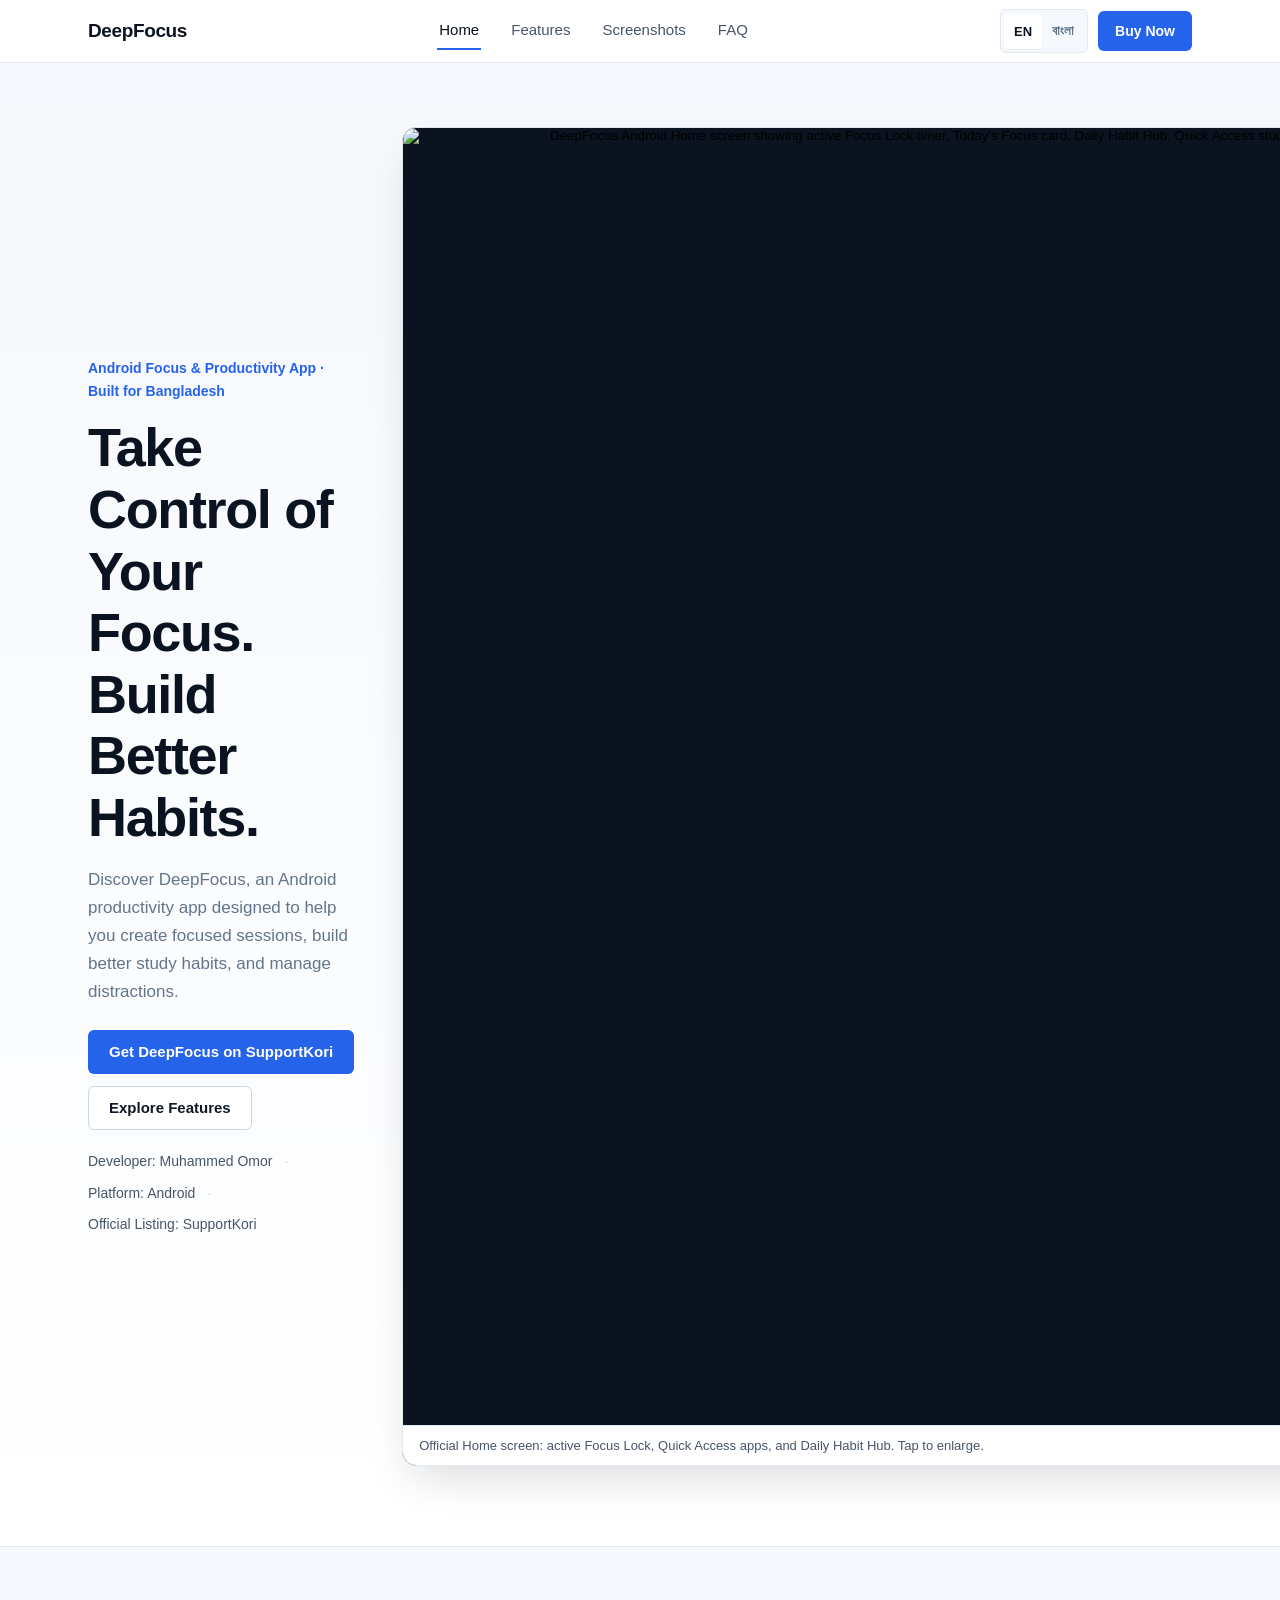
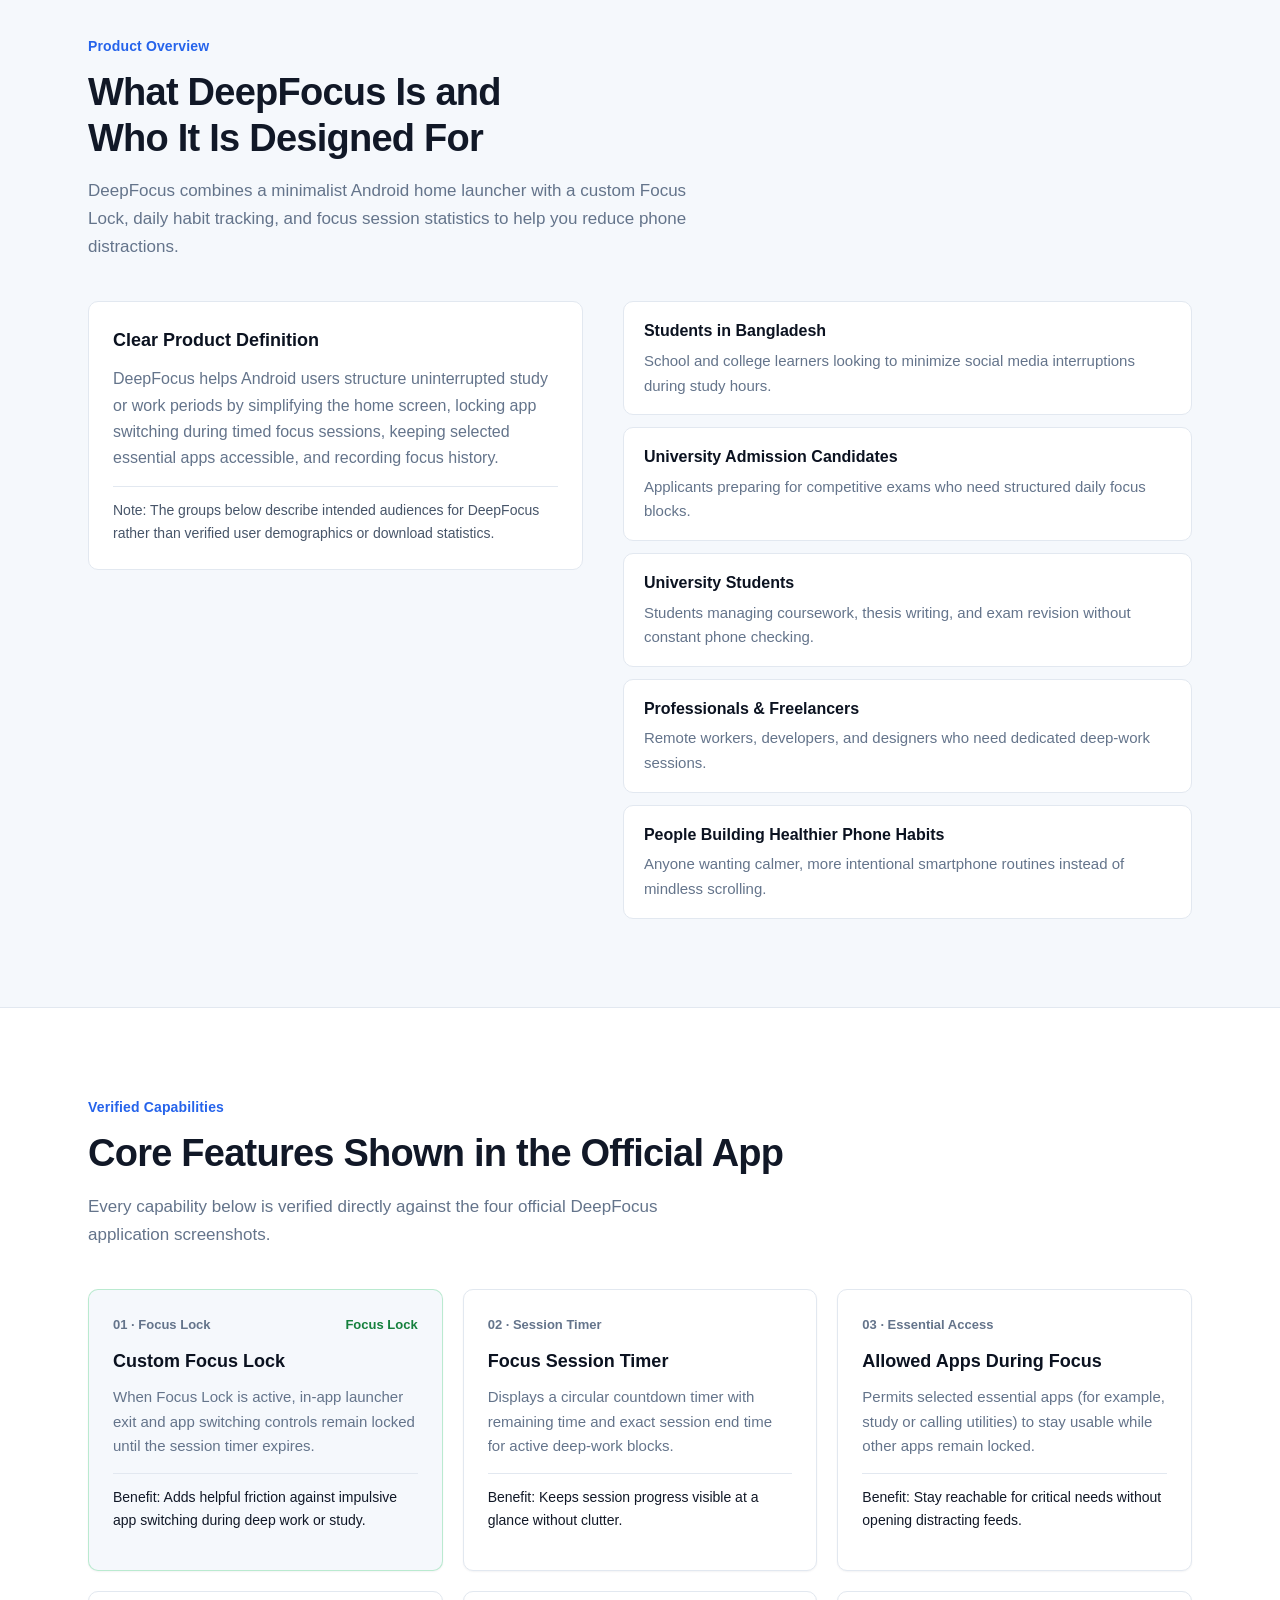
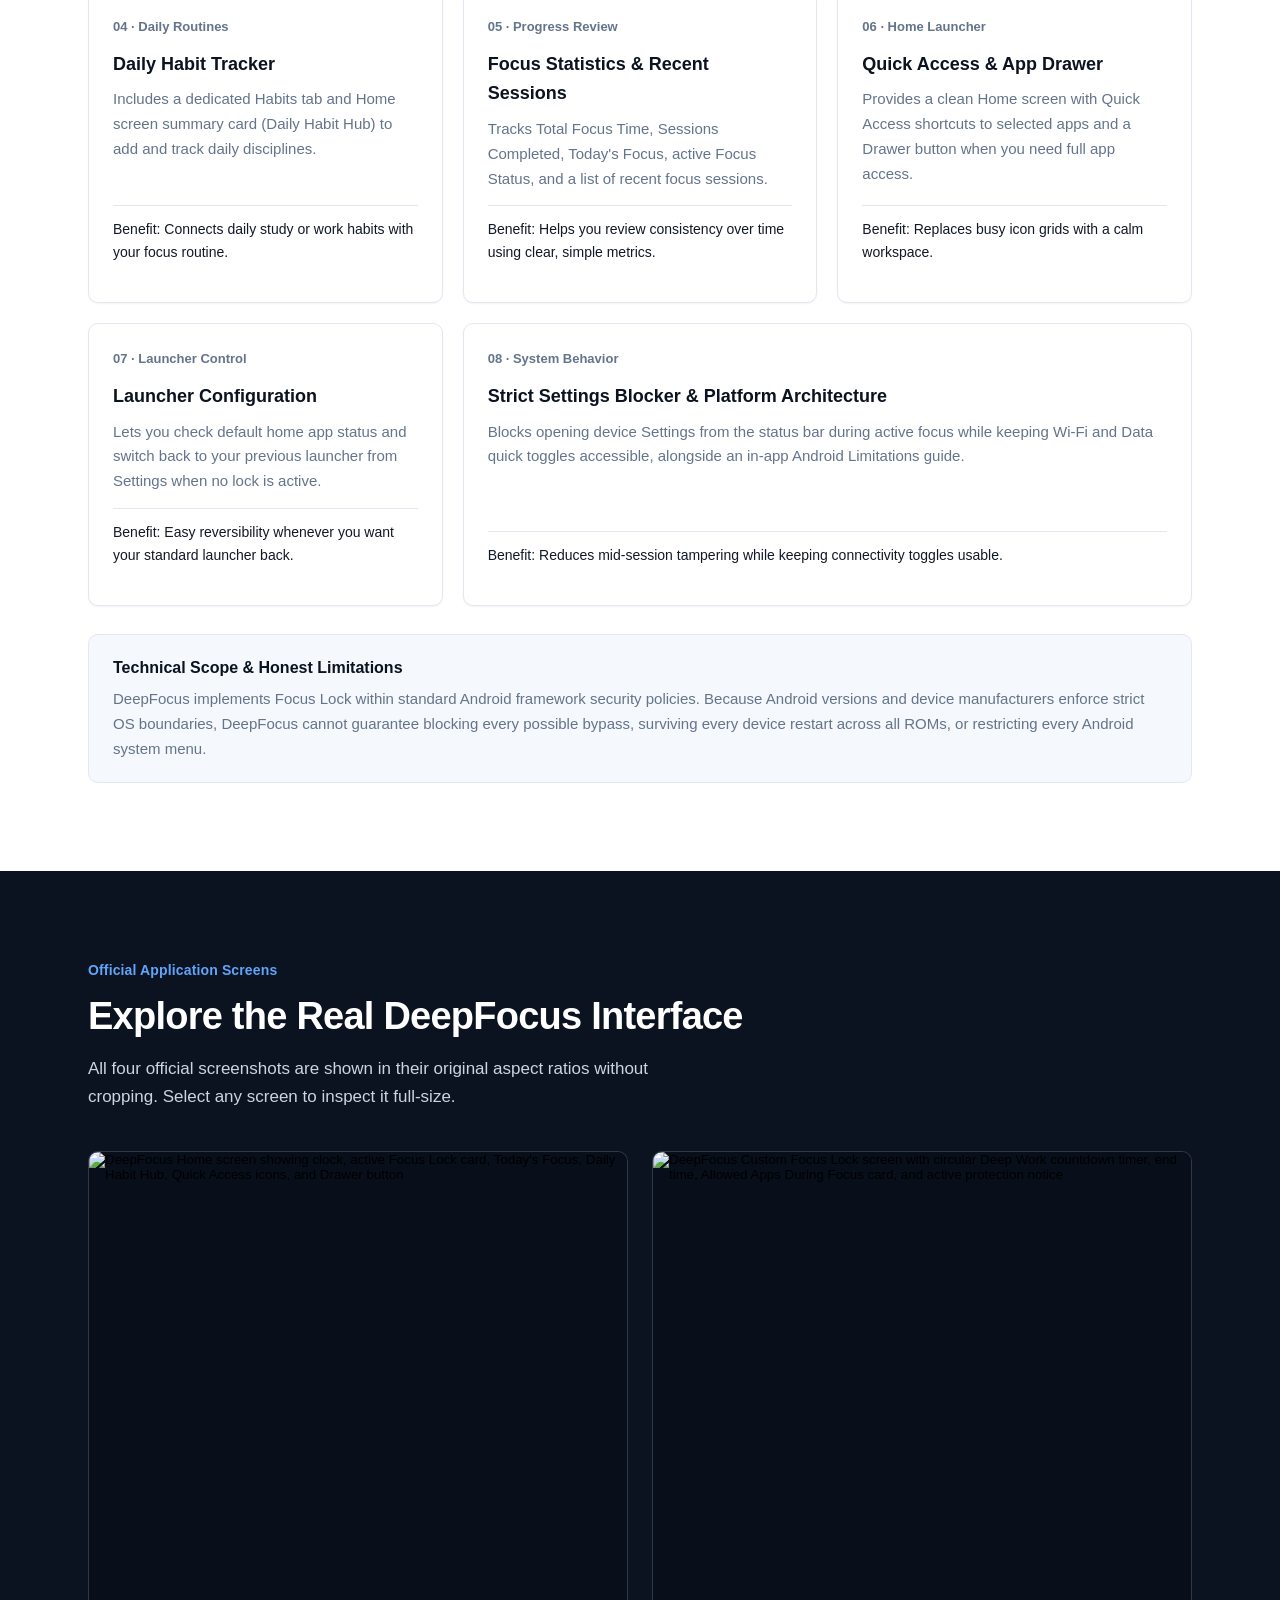
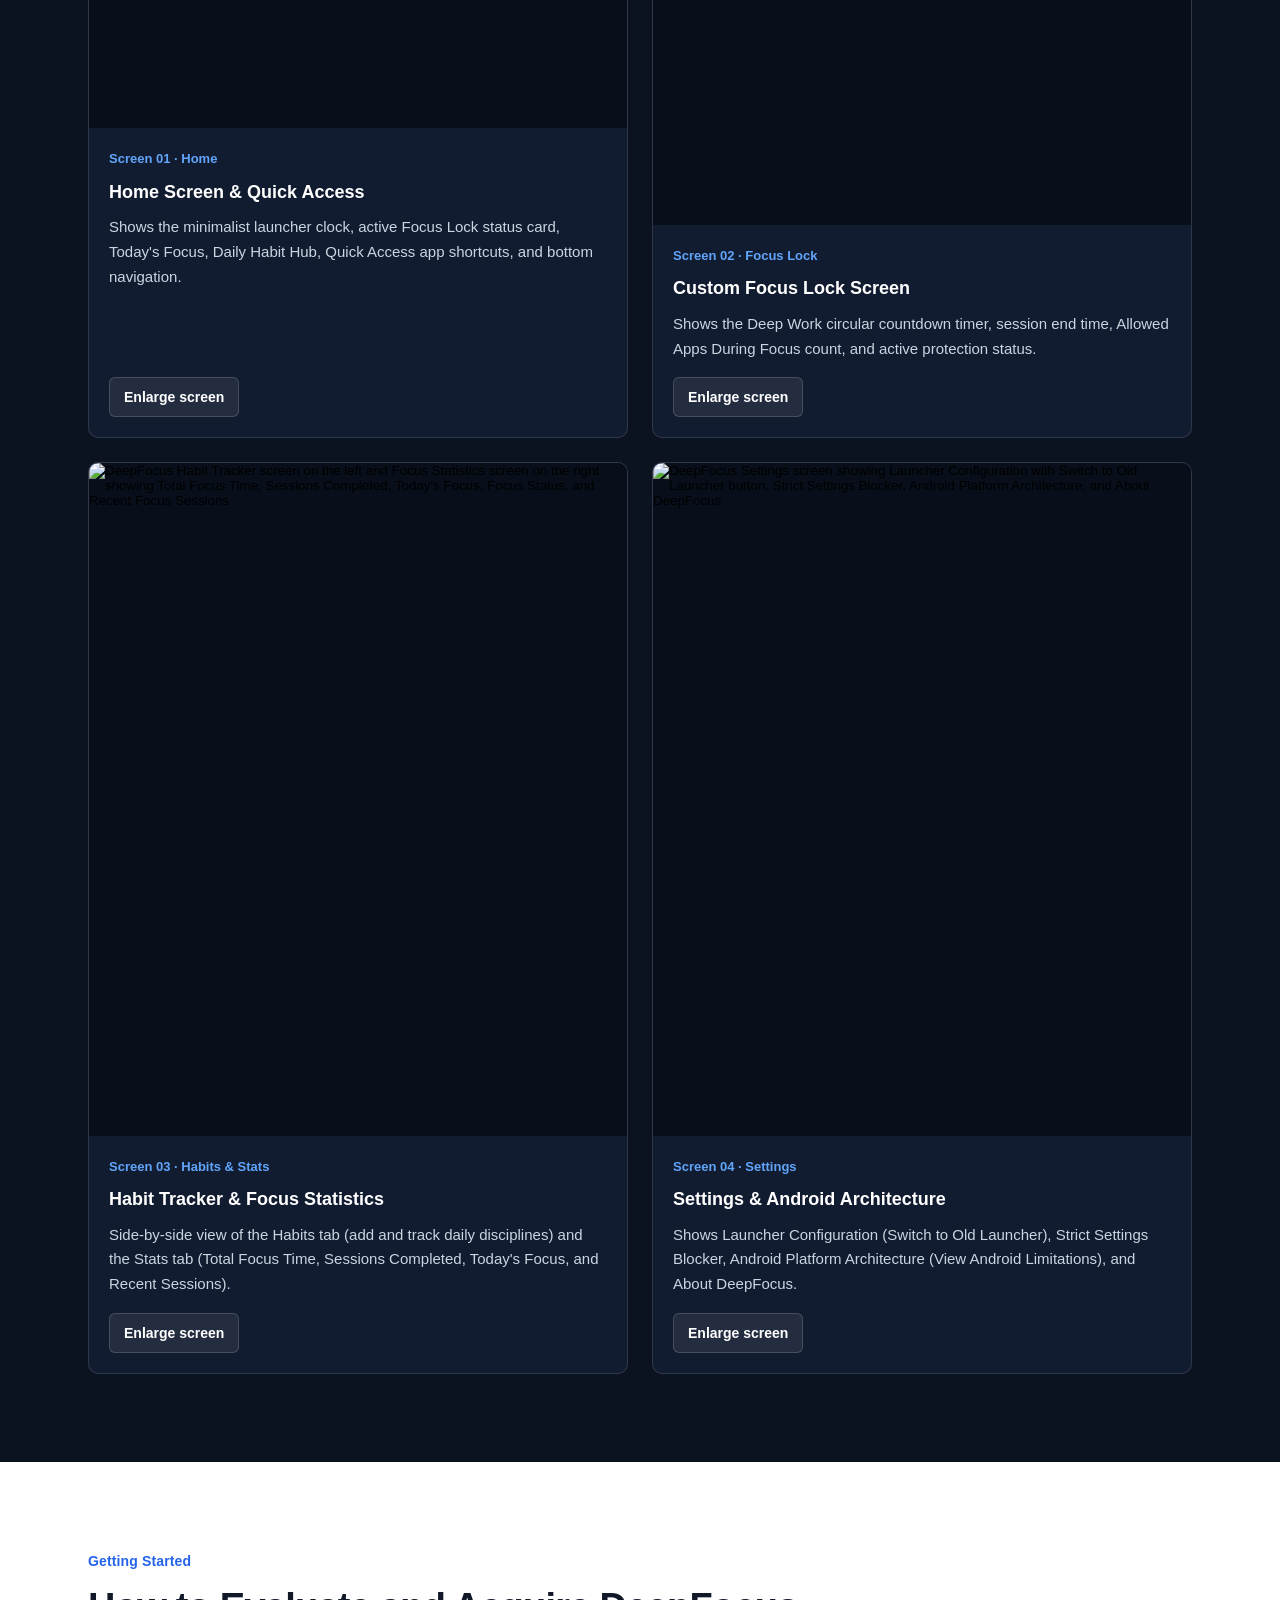
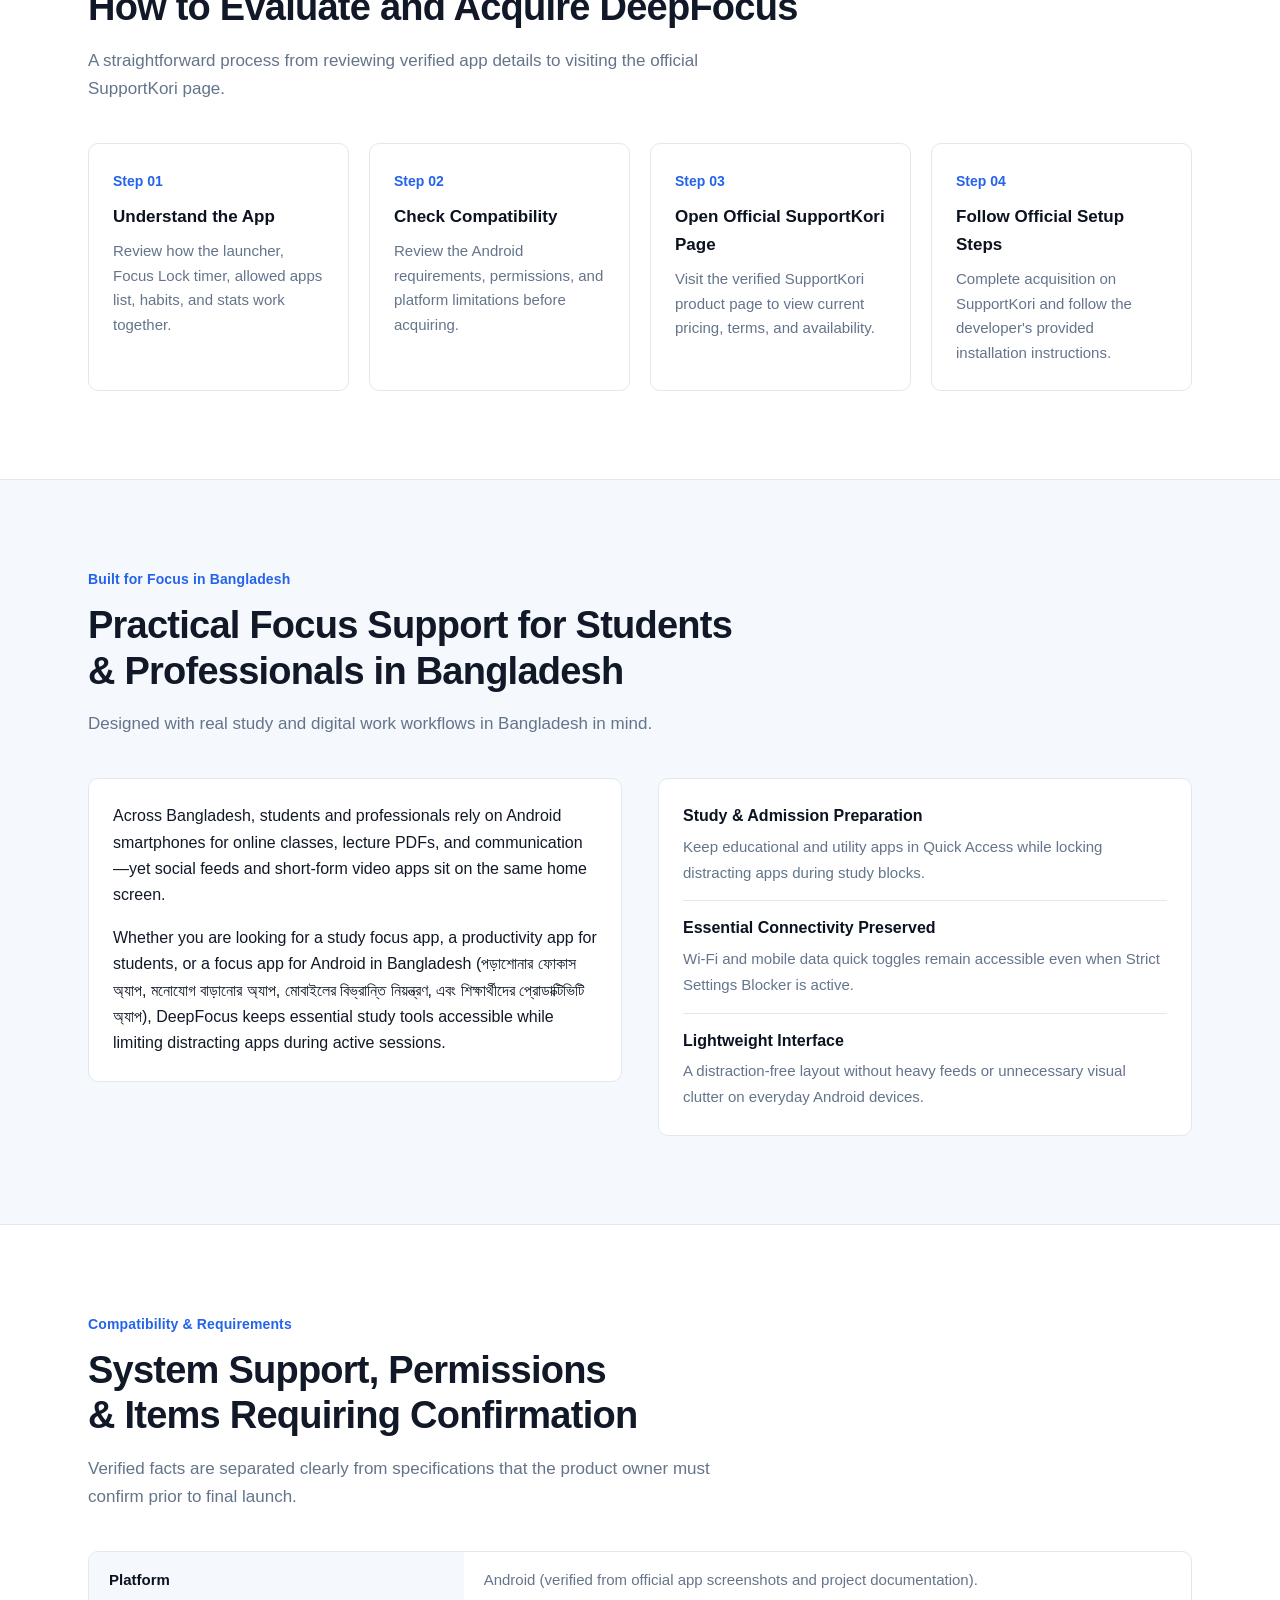
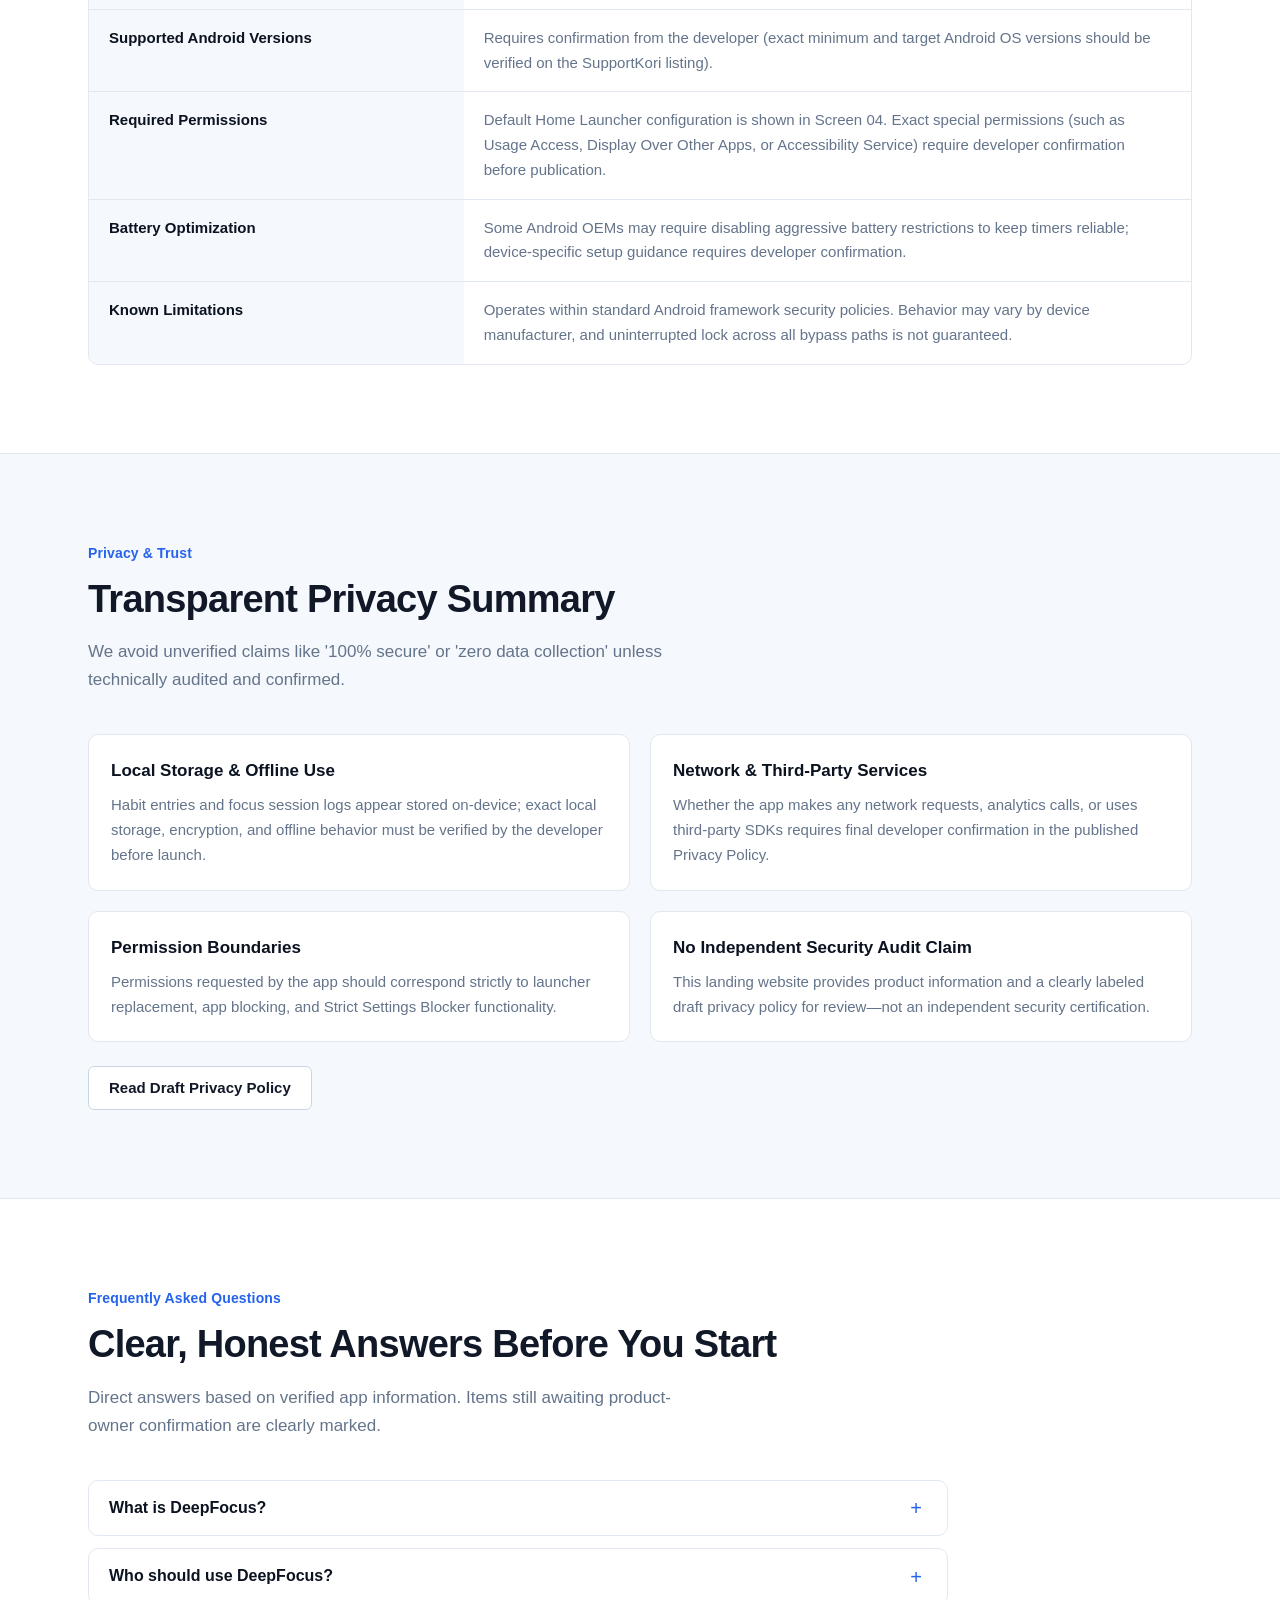
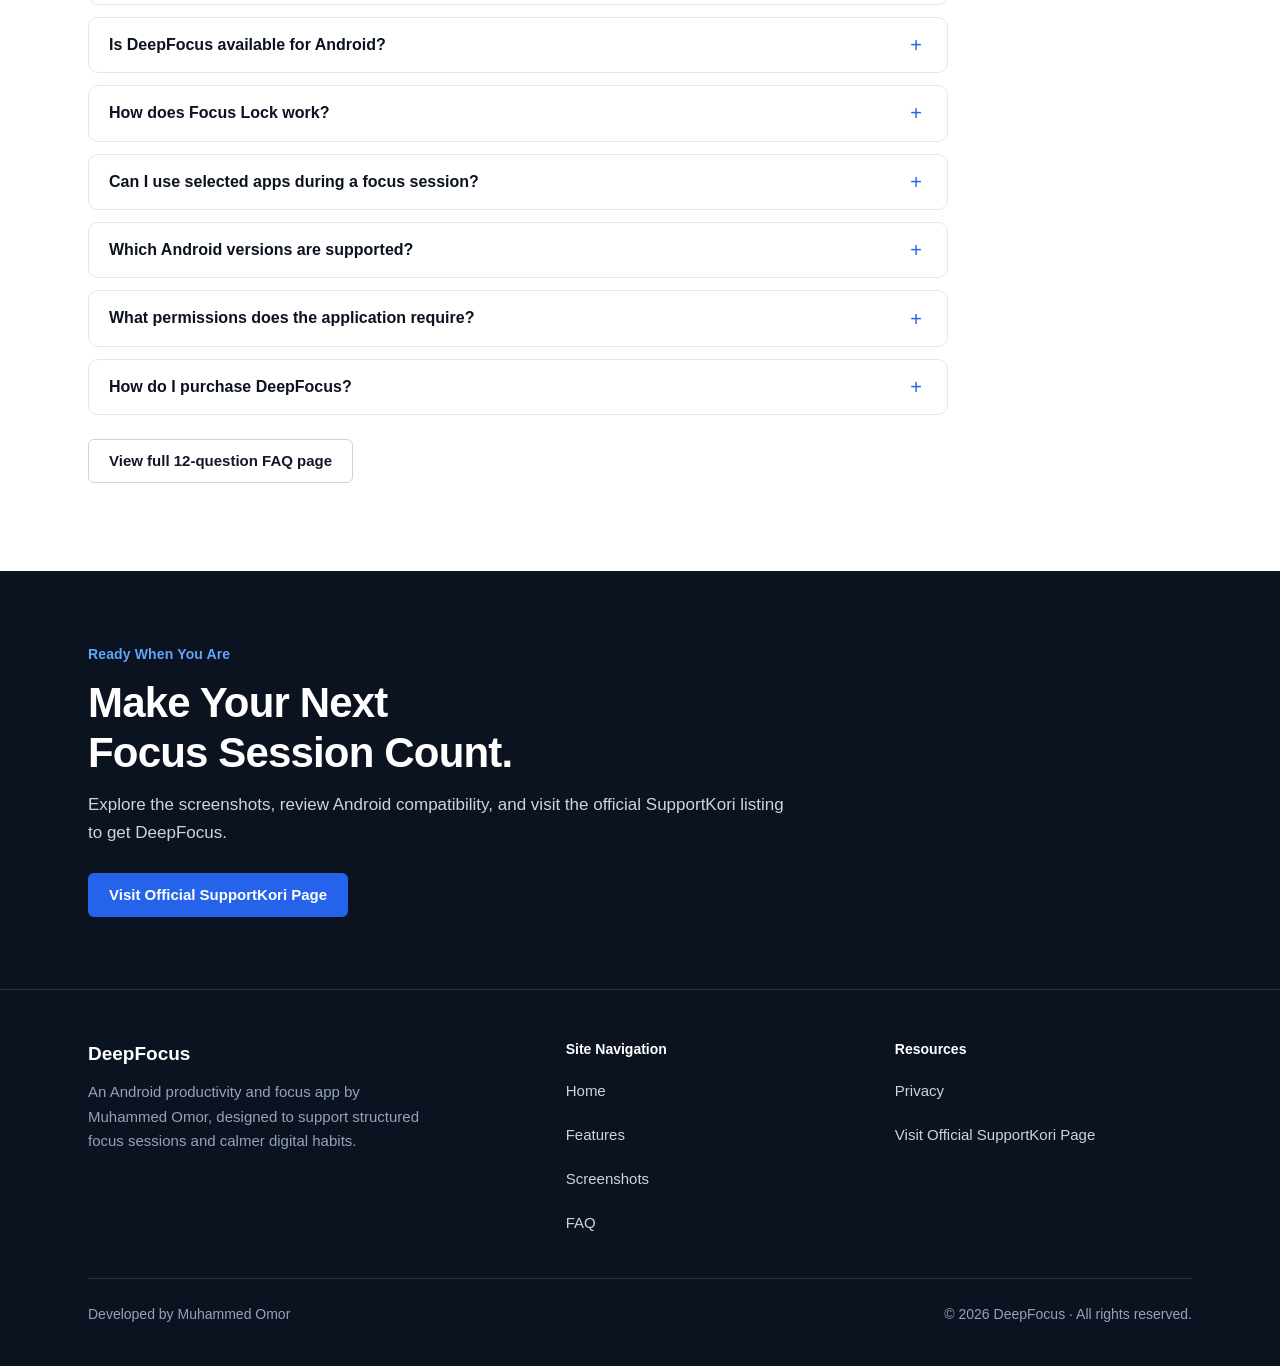
==== deepfocus-landing/index.html @ 7eab88c1 "feat: initialize project skeleton for DeepFocus landing page Set up React, Vite, TypeScript, and Tai" ====
<!doctype html>
<html lang="en">
  <head>
    <meta charset="UTF-8" />
    <meta name="viewport" content="width=device-width, initial-scale=1.0" />
    <title>DeepFocus – Focus &amp; Study Productivity App in Bangladesh</title>
    <meta
      name="description"
      content="Discover DeepFocus, an Android focus and productivity app by Muhammed Omor for study sessions, habit tracking, and distraction management in Bangladesh."
    />
    <meta name="author" content="Muhammed Omor" />
    <meta name="theme-color" content="#0B1220" />

    <!--
      POST-DEPLOYMENT CONFIGURATION (Recommended):
      Once your site is live on GitHub Pages or Vercel, replace https://YOUR-PRODUCTION-DOMAIN/
      below with your real HTTPS URL and remove the comment markers.
      <link rel="canonical" href="https://YOUR-PRODUCTION-DOMAIN/" />
      <meta property="og:url" content="https://YOUR-PRODUCTION-DOMAIN/" />
    -->

    <!-- Open Graph / Social Sharing -->
    <meta property="og:type" content="website" />
    <meta property="og:site_name" content="DeepFocus" />
    <meta property="og:locale" content="en_BD" />
    <meta property="og:locale:alternate" content="bn_BD" />
    <meta property="og:title" content="DeepFocus – Focus &amp; Study Productivity App in Bangladesh" />
    <meta
      property="og:description"
      content="Discover DeepFocus, an Android focus and productivity app by Muhammed Omor for study sessions, habit tracking, and distraction management in Bangladesh."
    />
    <meta property="og:image" content="https://pockethostbd.github.io/drive-one/picture/mockup-1.png" />
    <meta
      property="og:image:alt"
      content="DeepFocus Android Home screen showing active Focus Lock, Today's Focus, Daily Habit Hub, and Quick Access apps"
    />

    <!-- Twitter / X Card -->
    <meta name="twitter:card" content="summary_large_image" />
    <meta name="twitter:title" content="DeepFocus – Focus &amp; Study Productivity App in Bangladesh" />
    <meta
      name="twitter:description"
      content="Discover DeepFocus, an Android focus and productivity app by Muhammed Omor for study sessions, habit tracking, and distraction management in Bangladesh."
    />
    <meta name="twitter:image" content="https://pockethostbd.github.io/drive-one/picture/mockup-1.png" />

    <link rel="stylesheet" href="assets/css/style.css" />

    <!-- Schema.org Structured Data (Verified Facts Only) -->
    <script type="application/ld+json">
      {
        "@context": "https://schema.org",
        "@graph": [
          {
            "@type": "WebSite",
            "name": "DeepFocus",
            "inLanguage": ["en", "bn"],
            "description": "Official product website for DeepFocus, an Android focus and productivity application by Muhammed Omor for users in Bangladesh."
          },
          {
            "@type": "Person",
            "name": "Muhammed Omor"
          },
          {
            "@type": "SoftwareApplication",
            "name": "DeepFocus",
            "applicationCategory": "ProductivityApplication",
            "operatingSystem": "Android",
            "description": "An Android productivity and focus application combining a minimalist home launcher, Custom Focus Lock timer, Allowed Apps whitelist, Daily Habit Tracker, and Focus Statistics.",
            "author": {
              "@type": "Person",
              "name": "Muhammed Omor"
            },
            "screenshot": [
              "https://pockethostbd.github.io/drive-one/picture/mockup-1.png",
              "https://pockethostbd.github.io/drive-one/picture/mockup-2.png",
              "https://pockethostbd.github.io/drive-one/picture/mockup-3.png",
              "https://pockethostbd.github.io/drive-one/picture/mockup-4.png"
            ],
            "sameAs": [
              "https://www.supportkori.com/muhammedomor/extras/deepfocus-app-ts3g"
            ]
          }
        ]
      }
    </script>
  </head>
  <body>
    <a class="skip-link" href="#main-content" data-i18n="skip.content">Skip to main content</a>

    <!-- Header & Navigation -->
    <header class="site-header">
      <div class="container header-inner">
        <a href="index.html" class="brand-wordmark">DeepFocus</a>

        <nav class="desktop-nav" aria-label="Primary navigation">
          <a href="#top" class="nav-link" aria-current="page" data-i18n="nav.home">Home</a>
          <a href="#features" class="nav-link" data-i18n="nav.features">Features</a>
          <a href="#screenshots" class="nav-link" data-i18n="nav.screenshots">Screenshots</a>
          <a href="#faq" class="nav-link" data-i18n="nav.faq">FAQ</a>
        </nav>

        <div class="header-actions">
          <div class="lang-switch" role="group" aria-label="Language switcher">
            <button type="button" class="lang-btn" data-lang-switch="en" aria-pressed="true">EN</button>
            <button type="button" class="lang-btn" data-lang-switch="bn" aria-pressed="false">বাংলা</button>
          </div>

          <a
            href="https://www.supportkori.com/muhammedomor/extras/deepfocus-app-ts3g"
            target="_blank"
            rel="noopener noreferrer"
            class="btn btn-primary btn-sm header-cta"
            data-i18n="nav.buy"
          >Buy Now</a>

          <button
            type="button"
            id="menu-toggle"
            class="menu-toggle"
            aria-expanded="false"
            aria-controls="mobile-menu"
            aria-label="Open navigation menu"
          >
            <svg width="22" height="22" viewBox="0 0 24 24" fill="none" stroke="currentColor" stroke-width="2" stroke-linecap="round" aria-hidden="true">
              <line x1="3" y1="6" x2="21" y2="6"></line>
              <line x1="3" y1="12" x2="21" y2="12"></line>
              <line x1="3" y1="18" x2="21" y2="18"></line>
            </svg>
          </button>
        </div>
      </div>

      <div id="mobile-menu" class="mobile-menu" hidden>
        <ul class="mobile-nav-list">
          <li><a href="#top" class="mobile-nav-link" aria-current="page" data-i18n="nav.home">Home</a></li>
          <li><a href="features.html" class="mobile-nav-link" data-i18n="nav.features">Features</a></li>
          <li><a href="#screenshots" class="mobile-nav-link" data-i18n="nav.screenshots">Screenshots</a></li>
          <li><a href="faq.html" class="mobile-nav-link" data-i18n="nav.faq">FAQ</a></li>
          <li><a href="privacy.html" class="mobile-nav-link" data-i18n="nav.privacy">Privacy</a></li>
        </ul>
        <a
          href="https://www.supportkori.com/muhammedomor/extras/deepfocus-app-ts3g"
          target="_blank"
          rel="noopener noreferrer"
          class="btn btn-primary"
          data-i18n="hero.ctaPrimary"
        >Get DeepFocus on SupportKori</a>
      </div>
    </header>

    <main id="main-content">
      <!-- B. Hero Section -->
      <section id="top" class="hero">
        <div class="container hero-grid">
          <div>
            <span class="hero-kicker" data-i18n="hero.kicker">Android Focus &amp; Productivity App · Built for Bangladesh</span>
            <h1 class="hero-title" data-i18n="hero.title">Take Control of Your Focus. Build Better Habits.</h1>
            <p class="hero-description" data-i18n="hero.desc">
              Discover DeepFocus, an Android productivity app designed to help you create focused sessions, build better study habits, and manage distractions.
            </p>

            <div class="hero-actions">
              <a
                href="https://www.supportkori.com/muhammedomor/extras/deepfocus-app-ts3g"
                target="_blank"
                rel="noopener noreferrer"
                class="btn btn-primary"
                data-i18n="hero.ctaPrimary"
              >Get DeepFocus on SupportKori</a>
              <a href="#features" class="btn btn-secondary" data-i18n="hero.ctaSecondary">Explore Features</a>
            </div>

            <div class="hero-meta">
              <span data-i18n="hero.metaDev">Developer: Muhammed Omor</span>
              <span class="hero-meta-sep" aria-hidden="true">·</span>
              <span data-i18n="hero.metaPlatform">Platform: Android</span>
              <span class="hero-meta-sep" aria-hidden="true">·</span>
              <span data-i18n="hero.metaChannel">Official Listing: SupportKori</span>
            </div>
          </div>

          <div class="hero-media">
            <button
              type="button"
              class="hero-screenshot-btn"
              data-lightbox-index="0"
              aria-label="Enlarge official DeepFocus Home screen screenshot"
            >
              <img
                src="https://pockethostbd.github.io/drive-one/picture/mockup-1.png"
                alt="DeepFocus Android Home screen showing active Focus Lock timer, Today's Focus card, Daily Habit Hub, Quick Access study apps, and bottom navigation bar"
                width="1212"
                height="1297"
                fetchpriority="high"
                referrerpolicy="no-referrer"
              />
              <span class="hero-screenshot-caption" data-i18n="hero.imgCaption">
                Official Home screen: active Focus Lock, Quick Access apps, and Daily Habit Hub. Tap to enlarge.
              </span>
            </button>
          </div>
        </div>
      </section>

      <!-- C. Trust and Product Summary -->
      <section id="summary" class="section section-soft">
        <div class="container">
          <div class="section-header">
            <span class="eyebrow" data-i18n="summary.eyebrow">Product Overview</span>
            <h2 class="section-title" data-i18n="summary.title">What DeepFocus Is and Who It Is Designed For</h2>
            <p class="section-lead" data-i18n="summary.lead">
              DeepFocus combines a minimalist Android home launcher with a custom Focus Lock, daily habit tracking, and focus session statistics to help you reduce phone distractions.
            </p>
          </div>

          <div class="summary-grid">
            <div class="definition-box">
              <h3 class="definition-title" data-i18n="summary.defTitle">Clear Product Definition</h3>
              <p class="definition-text" data-i18n="summary.defText">
                DeepFocus helps Android users structure uninterrupted study or work periods by simplifying the home screen, locking app switching during timed focus sessions, keeping selected essential apps accessible, and recording focus history.
              </p>
              <p class="definition-note" data-i18n="summary.defNote">
                Note: The groups below describe intended audiences for DeepFocus rather than verified user demographics or download statistics.
              </p>
            </div>

            <ul class="audience-list">
              <li class="audience-item">
                <h3 class="audience-item-title" data-i18n="summary.aud1Title">Students in Bangladesh</h3>
                <p class="audience-item-desc" data-i18n="summary.aud1Desc">School and college learners looking to minimize social media interruptions during study hours.</p>
              </li>
              <li class="audience-item">
                <h3 class="audience-item-title" data-i18n="summary.aud2Title">University Admission Candidates</h3>
                <p class="audience-item-desc" data-i18n="summary.aud2Desc">Applicants preparing for competitive exams who need structured daily focus blocks.</p>
              </li>
              <li class="audience-item">
                <h3 class="audience-item-title" data-i18n="summary.aud3Title">University Students</h3>
                <p class="audience-item-desc" data-i18n="summary.aud3Desc">Students managing coursework, thesis writing, and exam revision without constant phone checking.</p>
              </li>
              <li class="audience-item">
                <h3 class="audience-item-title" data-i18n="summary.aud4Title">Professionals &amp; Freelancers</h3>
                <p class="audience-item-desc" data-i18n="summary.aud4Desc">Remote workers, developers, and designers who need dedicated deep-work sessions.</p>
              </li>
              <li class="audience-item">
                <h3 class="audience-item-title" data-i18n="summary.aud5Title">People Building Healthier Phone Habits</h3>
                <p class="audience-item-desc" data-i18n="summary.aud5Desc">Anyone wanting calmer, more intentional smartphone routines instead of mindless scrolling.</p>
              </li>
            </ul>
          </div>
        </div>
      </section>

      <!-- D. Feature Overview -->
      <section id="features" class="section">
        <div class="container">
          <div class="section-header">
            <span class="eyebrow" data-i18n="features.eyebrow">Verified Capabilities</span>
            <h2 class="section-title" data-i18n="features.title">Core Features Shown in the Official App</h2>
            <p class="section-lead" data-i18n="features.lead">
              Every capability below is verified directly against the four official DeepFocus application screenshots.
            </p>
          </div>

          <div class="features-grid">
            <article class="feature-card feature-card--lock">
              <div class="feature-meta">
                <span data-i18n="features.f1Meta">01 · Focus Lock</span>
                <span class="feature-tag" data-i18n="features.f1Tag">Focus Lock</span>
              </div>
              <h3 class="feature-title" data-i18n="features.f1Title">Custom Focus Lock</h3>
              <p class="feature-desc" data-i18n="features.f1Desc">
                When Focus Lock is active, in-app launcher exit and app switching controls remain locked until the session timer expires.
              </p>
              <p class="feature-benefit" data-i18n="features.f1Benefit">
                Benefit: Adds helpful friction against impulsive app switching during deep work or study.
              </p>
            </article>

            <article class="feature-card">
              <div class="feature-meta">
                <span data-i18n="features.f2Meta">02 · Session Timer</span>
              </div>
              <h3 class="feature-title" data-i18n="features.f2Title">Focus Session Timer</h3>
              <p class="feature-desc" data-i18n="features.f2Desc">
                Displays a circular countdown timer with remaining time and exact session end time for active deep-work blocks.
              </p>
              <p class="feature-benefit" data-i18n="features.f2Benefit">
                Benefit: Keeps session progress visible at a glance without clutter.
              </p>
            </article>

            <article class="feature-card">
              <div class="feature-meta">
                <span data-i18n="features.f3Meta">03 · Essential Access</span>
              </div>
              <h3 class="feature-title" data-i18n="features.f3Title">Allowed Apps During Focus</h3>
              <p class="feature-desc" data-i18n="features.f3Desc">
                Permits selected essential apps (for example, study or calling utilities) to stay usable while other apps remain locked.
              </p>
              <p class="feature-benefit" data-i18n="features.f3Benefit">
                Benefit: Stay reachable for critical needs without opening distracting feeds.
              </p>
            </article>

            <article class="feature-card">
              <div class="feature-meta">
                <span data-i18n="features.f4Meta">04 · Daily Routines</span>
              </div>
              <h3 class="feature-title" data-i18n="features.f4Title">Daily Habit Tracker</h3>
              <p class="feature-desc" data-i18n="features.f4Desc">
                Includes a dedicated Habits tab and Home screen summary card (Daily Habit Hub) to add and track daily disciplines.
              </p>
              <p class="feature-benefit" data-i18n="features.f4Benefit">
                Benefit: Connects daily study or work habits with your focus routine.
              </p>
            </article>

            <article class="feature-card">
              <div class="feature-meta">
                <span data-i18n="features.f5Meta">05 · Progress Review</span>
              </div>
              <h3 class="feature-title" data-i18n="features.f5Title">Focus Statistics &amp; Recent Sessions</h3>
              <p class="feature-desc" data-i18n="features.f5Desc">
                Tracks Total Focus Time, Sessions Completed, Today's Focus, active Focus Status, and a list of recent focus sessions.
              </p>
              <p class="feature-benefit" data-i18n="features.f5Benefit">
                Benefit: Helps you review consistency over time using clear, simple metrics.
              </p>
            </article>

            <article class="feature-card">
              <div class="feature-meta">
                <span data-i18n="features.f6Meta">06 · Home Launcher</span>
              </div>
              <h3 class="feature-title" data-i18n="features.f6Title">Quick Access &amp; App Drawer</h3>
              <p class="feature-desc" data-i18n="features.f6Desc">
                Provides a clean Home screen with Quick Access shortcuts to selected apps and a Drawer button when you need full app access.
              </p>
              <p class="feature-benefit" data-i18n="features.f6Benefit">
                Benefit: Replaces busy icon grids with a calm workspace.
              </p>
            </article>

            <article class="feature-card">
              <div class="feature-meta">
                <span data-i18n="features.f7Meta">07 · Launcher Control</span>
              </div>
              <h3 class="feature-title" data-i18n="features.f7Title">Launcher Configuration</h3>
              <p class="feature-desc" data-i18n="features.f7Desc">
                Lets you check default home app status and switch back to your previous launcher from Settings when no lock is active.
              </p>
              <p class="feature-benefit" data-i18n="features.f7Benefit">
                Benefit: Easy reversibility whenever you want your standard launcher back.
              </p>
            </article>

            <article class="feature-card feature-card--wide">
              <div class="feature-meta">
                <span data-i18n="features.f8Meta">08 · System Behavior</span>
              </div>
              <h3 class="feature-title" data-i18n="features.f8Title">Strict Settings Blocker &amp; Platform Architecture</h3>
              <p class="feature-desc" data-i18n="features.f8Desc">
                Blocks opening device Settings from the status bar during active focus while keeping Wi-Fi and Data quick toggles accessible, alongside an in-app Android Limitations guide.
              </p>
              <p class="feature-benefit" data-i18n="features.f8Benefit">
                Benefit: Reduces mid-session tampering while keeping connectivity toggles usable.
              </p>
            </article>
          </div>

          <div class="limitations-callout">
            <h3 class="limitations-title" data-i18n="features.limitTitle">Technical Scope &amp; Honest Limitations</h3>
            <p class="limitations-text" data-i18n="features.limitText">
              DeepFocus implements Focus Lock within standard Android framework security policies. Because Android versions and device manufacturers enforce strict OS boundaries, DeepFocus cannot guarantee blocking every possible bypass, surviving every device restart across all ROMs, or restricting every Android system menu.
            </p>
          </div>
        </div>
      </section>

      <!-- E. Official Screenshot Gallery -->
      <section id="screenshots" class="section surface-dark">
        <div class="container">
          <div class="section-header">
            <span class="eyebrow" data-i18n="screens.eyebrow">Official Application Screens</span>
            <h2 class="section-title" data-i18n="screens.title">Explore the Real DeepFocus Interface</h2>
            <p class="section-lead" data-i18n="screens.lead">
              All four official screenshots are shown in their original aspect ratios without cropping. Select any screen to inspect it full-size.
            </p>
          </div>

          <div class="screenshots-grid">
            <article class="screenshot-card">
              <button
                type="button"
                class="screenshot-trigger"
                data-lightbox-index="0"
                aria-label="Enlarge Screen 01: Home Screen and Quick Access"
              >
                <img
                  src="https://pockethostbd.github.io/drive-one/picture/mockup-1.png"
                  alt="DeepFocus Home screen showing clock, active Focus Lock card, Today's Focus, Daily Habit Hub, Quick Access icons, and Drawer button"
                  width="1212"
                  height="1297"
                  loading="lazy"
                  referrerpolicy="no-referrer"
                />
              </button>
              <div class="screenshot-body">
                <span class="screenshot-index" data-i18n="screens.s1Num">Screen 01 · Home</span>
                <h3 class="screenshot-title" data-i18n="screens.s1Title">Home Screen &amp; Quick Access</h3>
                <p class="screenshot-desc" data-i18n="screens.s1Desc">
                  Shows the minimalist launcher clock, active Focus Lock status card, Today's Focus, Daily Habit Hub, Quick Access app shortcuts, and bottom navigation.
                </p>
                <button type="button" class="screenshot-enlarge" data-lightbox-index="0" data-i18n="screens.enlarge">Enlarge screen</button>
              </div>
            </article>

            <article class="screenshot-card">
              <button
                type="button"
                class="screenshot-trigger"
                data-lightbox-index="1"
                aria-label="Enlarge Screen 02: Custom Focus Lock Screen"
              >
                <img
                  src="https://pockethostbd.github.io/drive-one/picture/mockup-2.png"
                  alt="DeepFocus Custom Focus Lock screen with circular Deep Work countdown timer, end time, Allowed Apps During Focus card, and active protection notice"
                  width="1122"
                  height="1402"
                  loading="lazy"
                  referrerpolicy="no-referrer"
                />
              </button>
              <div class="screenshot-body">
                <span class="screenshot-index" data-i18n="screens.s2Num">Screen 02 · Focus Lock</span>
                <h3 class="screenshot-title" data-i18n="screens.s2Title">Custom Focus Lock Screen</h3>
                <p class="screenshot-desc" data-i18n="screens.s2Desc">
                  Shows the Deep Work circular countdown timer, session end time, Allowed Apps During Focus count, and active protection status.
                </p>
                <button type="button" class="screenshot-enlarge" data-lightbox-index="1" data-i18n="screens.enlarge">Enlarge screen</button>
              </div>
            </article>

            <article class="screenshot-card">
              <button
                type="button"
                class="screenshot-trigger"
                data-lightbox-index="2"
                aria-label="Enlarge Screen 03: Habit Tracker and Focus Statistics"
              >
                <img
                  src="https://pockethostbd.github.io/drive-one/picture/mockup-3.png"
                  alt="DeepFocus Habit Tracker screen on the left and Focus Statistics screen on the right showing Total Focus Time, Sessions Completed, Today's Focus, Focus Status, and Recent Focus Sessions"
                  width="1122"
                  height="1402"
                  loading="lazy"
                  referrerpolicy="no-referrer"
                />
              </button>
              <div class="screenshot-body">
                <span class="screenshot-index" data-i18n="screens.s3Num">Screen 03 · Habits &amp; Stats</span>
                <h3 class="screenshot-title" data-i18n="screens.s3Title">Habit Tracker &amp; Focus Statistics</h3>
                <p class="screenshot-desc" data-i18n="screens.s3Desc">
                  Side-by-side view of the Habits tab (add and track daily disciplines) and the Stats tab (Total Focus Time, Sessions Completed, Today's Focus, and Recent Sessions).
                </p>
                <button type="button" class="screenshot-enlarge" data-lightbox-index="2" data-i18n="screens.enlarge">Enlarge screen</button>
              </div>
            </article>

            <article class="screenshot-card">
              <button
                type="button"
                class="screenshot-trigger"
                data-lightbox-index="3"
                aria-label="Enlarge Screen 04: Settings and Android Platform Architecture"
              >
                <img
                  src="https://pockethostbd.github.io/drive-one/picture/mockup-4.png"
                  alt="DeepFocus Settings screen showing Launcher Configuration with Switch to Old Launcher button, Strict Settings Blocker, Android Platform Architecture, and About DeepFocus"
                  width="1122"
                  height="1402"
                  loading="lazy"
                  referrerpolicy="no-referrer"
                />
              </button>
              <div class="screenshot-body">
                <span class="screenshot-index" data-i18n="screens.s4Num">Screen 04 · Settings</span>
                <h3 class="screenshot-title" data-i18n="screens.s4Title">Settings &amp; Android Architecture</h3>
                <p class="screenshot-desc" data-i18n="screens.s4Desc">
                  Shows Launcher Configuration (Switch to Old Launcher), Strict Settings Blocker, Android Platform Architecture (View Android Limitations), and About DeepFocus.
                </p>
                <button type="button" class="screenshot-enlarge" data-lightbox-index="3" data-i18n="screens.enlarge">Enlarge screen</button>
              </div>
            </article>
          </div>
        </div>
      </section>

      <!-- F. How It Works -->
      <section id="how-it-works" class="section">
        <div class="container">
          <div class="section-header">
            <span class="eyebrow" data-i18n="how.eyebrow">Getting Started</span>
            <h2 class="section-title" data-i18n="how.title">How to Evaluate and Acquire DeepFocus</h2>
            <p class="section-lead" data-i18n="how.lead">
              A straightforward process from reviewing verified app details to visiting the official SupportKori page.
            </p>
          </div>

          <div class="steps-grid">
            <article class="step-card">
              <span class="step-num" data-i18n="how.st1Num">Step 01</span>
              <h3 class="step-title" data-i18n="how.st1Title">Understand the App</h3>
              <p class="step-desc" data-i18n="how.st1Desc">
                Review how the launcher, Focus Lock timer, allowed apps list, habits, and stats work together.
              </p>
            </article>

            <article class="step-card">
              <span class="step-num" data-i18n="how.st2Num">Step 02</span>
              <h3 class="step-title" data-i18n="how.st2Title">Check Compatibility</h3>
              <p class="step-desc" data-i18n="how.st2Desc">
                Review the Android requirements, permissions, and platform limitations before acquiring.
              </p>
            </article>

            <article class="step-card">
              <span class="step-num" data-i18n="how.st3Num">Step 03</span>
              <h3 class="step-title" data-i18n="how.st3Title">Open Official SupportKori Page</h3>
              <p class="step-desc" data-i18n="how.st3Desc">
                Visit the verified SupportKori product page to view current pricing, terms, and availability.
              </p>
            </article>

            <article class="step-card">
              <span class="step-num" data-i18n="how.st4Num">Step 04</span>
              <h3 class="step-title" data-i18n="how.st4Title">Follow Official Setup Steps</h3>
              <p class="step-desc" data-i18n="how.st4Desc">
                Complete acquisition on SupportKori and follow the developer's provided installation instructions.
              </p>
            </article>
          </div>
        </div>
      </section>

      <!-- G. Bangladesh-Focused Section -->
      <section id="bangladesh" class="section section-soft">
        <div class="container">
          <div class="section-header">
            <span class="eyebrow" data-i18n="bd.eyebrow">Built for Focus in Bangladesh</span>
            <h2 class="section-title" data-i18n="bd.title">Practical Focus Support for Students &amp; Professionals in Bangladesh</h2>
            <p class="section-lead" data-i18n="bd.lead">
              Designed with real study and digital work workflows in Bangladesh in mind.
            </p>
          </div>

          <div class="bd-grid">
            <div class="bd-card">
              <p data-i18n="bd.p1">
                Across Bangladesh, students and professionals rely on Android smartphones for online classes, lecture PDFs, and communication—yet social feeds and short-form video apps sit on the same home screen.
              </p>
              <p style="margin-bottom: 0;" data-i18n="bd.p2">
                Whether you are looking for a study focus app, a productivity app for students, or a focus app for Android in Bangladesh (পড়াশোনার ফোকাস অ্যাপ, মনোযোগ বাড়ানোর অ্যাপ, মোবাইলের বিভ্রান্তি নিয়ন্ত্রণ, এবং শিক্ষার্থীদের প্রোডাক্টিভিটি অ্যাপ), DeepFocus keeps essential study tools accessible while limiting distracting apps during active sessions.
              </p>
            </div>

            <div class="bd-card">
              <ul class="bd-list">
                <li>
                  <strong data-i18n="bd.item1Title">Study &amp; Admission Preparation</strong>
                  <span data-i18n="bd.item1Desc">Keep educational and utility apps in Quick Access while locking distracting apps during study blocks.</span>
                </li>
                <li>
                  <strong data-i18n="bd.item2Title">Essential Connectivity Preserved</strong>
                  <span data-i18n="bd.item2Desc">Wi-Fi and mobile data quick toggles remain accessible even when Strict Settings Blocker is active.</span>
                </li>
                <li>
                  <strong data-i18n="bd.item3Title">Lightweight Interface</strong>
                  <span data-i18n="bd.item3Desc">A distraction-free layout without heavy feeds or unnecessary visual clutter on everyday Android devices.</span>
                </li>
              </ul>
            </div>
          </div>
        </div>
      </section>

      <!-- H. Compatibility and Requirements -->
      <section id="compatibility" class="section">
        <div class="container">
          <div class="section-header">
            <span class="eyebrow" data-i18n="compat.eyebrow">Compatibility &amp; Requirements</span>
            <h2 class="section-title" data-i18n="compat.title">System Support, Permissions &amp; Items Requiring Confirmation</h2>
            <p class="section-lead" data-i18n="compat.lead">
              Verified facts are separated clearly from specifications that the product owner must confirm prior to final launch.
            </p>
          </div>

          <div class="spec-table-wrap">
            <table class="spec-table">
              <tbody>
                <tr>
                  <th scope="row" data-i18n="compat.row1Key">Platform</th>
                  <td data-i18n="compat.row1Val">Android (verified from official app screenshots and project documentation).</td>
                </tr>
                <tr>
                  <th scope="row" data-i18n="compat.row2Key">Supported Android Versions</th>
                  <td data-i18n="compat.row2Val">
                    Requires confirmation from the developer (exact minimum and target Android OS versions should be verified on the SupportKori listing).
                  </td>
                </tr>
                <tr>
                  <th scope="row" data-i18n="compat.row3Key">Required Permissions</th>
                  <td data-i18n="compat.row3Val">
                    Default Home Launcher configuration is shown in Screen 04. Exact special permissions (such as Usage Access, Display Over Other Apps, or Accessibility Service) require developer confirmation before publication.
                  </td>
                </tr>
                <tr>
                  <th scope="row" data-i18n="compat.row4Key">Battery Optimization</th>
                  <td data-i18n="compat.row4Val">
                    Some Android OEMs may require disabling aggressive battery restrictions to keep timers reliable; device-specific setup guidance requires developer confirmation.
                  </td>
                </tr>
                <tr>
                  <th scope="row" data-i18n="compat.row5Key">Known Limitations</th>
                  <td data-i18n="compat.row5Val">
                    Operates within standard Android framework security policies. Behavior may vary by device manufacturer, and uninterrupted lock across all bypass paths is not guaranteed.
                  </td>
                </tr>
              </tbody>
            </table>
          </div>
        </div>
      </section>

      <!-- I. Privacy and Trust -->
      <section id="privacy" class="section section-soft">
        <div class="container">
          <div class="section-header">
            <span class="eyebrow" data-i18n="privacy.eyebrow">Privacy &amp; Trust</span>
            <h2 class="section-title" data-i18n="privacy.title">Transparent Privacy Summary</h2>
            <p class="section-lead" data-i18n="privacy.lead">
              We avoid unverified claims like '100% secure' or 'zero data collection' unless technically audited and confirmed.
            </p>
          </div>

          <div class="privacy-grid">
            <article class="privacy-card">
              <h3 data-i18n="privacy.c1Title">Local Storage &amp; Offline Use</h3>
              <p data-i18n="privacy.c1Desc">
                Habit entries and focus session logs appear stored on-device; exact local storage, encryption, and offline behavior must be verified by the developer before launch.
              </p>
            </article>

            <article class="privacy-card">
              <h3 data-i18n="privacy.c2Title">Network &amp; Third-Party Services</h3>
              <p data-i18n="privacy.c2Desc">
                Whether the app makes any network requests, analytics calls, or uses third-party SDKs requires final developer confirmation in the published Privacy Policy.
              </p>
            </article>

            <article class="privacy-card">
              <h3 data-i18n="privacy.c3Title">Permission Boundaries</h3>
              <p data-i18n="privacy.c3Desc">
                Permissions requested by the app should correspond strictly to launcher replacement, app blocking, and Strict Settings Blocker functionality.
              </p>
            </article>

            <article class="privacy-card">
              <h3 data-i18n="privacy.c4Title">No Independent Security Audit Claim</h3>
              <p data-i18n="privacy.c4Desc">
                This landing website provides product information and a clearly labeled draft privacy policy for review—not an independent security certification.
              </p>
            </article>
          </div>

          <div style="margin-top: 24px;">
            <a href="privacy.html" class="btn btn-secondary" data-i18n="privacy.linkBtn">Read Draft Privacy Policy</a>
          </div>
        </div>
      </section>

      <!-- J. FAQ Section -->
      <section id="faq" class="section">
        <div class="container">
          <div class="section-header">
            <span class="eyebrow" data-i18n="faq.eyebrow">Frequently Asked Questions</span>
            <h2 class="section-title" data-i18n="faq.title">Clear, Honest Answers Before You Start</h2>
            <p class="section-lead" data-i18n="faq.lead">
              Direct answers based on verified app information. Items still awaiting product-owner confirmation are clearly marked.
            </p>
          </div>

          <div class="faq-list">
            <div class="faq-item">
              <button type="button" class="faq-question" aria-expanded="false" aria-controls="faq-panel-1">
                <span data-i18n="faq.q1">What is DeepFocus?</span>
                <span class="faq-icon" aria-hidden="true">+</span>
              </button>
              <div id="faq-panel-1" class="faq-panel" hidden>
                <p data-i18n="faq.a1">
                  DeepFocus is an Android productivity and focus app developed by Muhammed Omor. It combines a minimalist home launcher, Custom Focus Lock timer, Allowed Apps whitelist, Habit Tracker, and Focus Statistics.
                </p>
              </div>
            </div>

            <div class="faq-item">
              <button type="button" class="faq-question" aria-expanded="false" aria-controls="faq-panel-2">
                <span data-i18n="faq.q2">Who should use DeepFocus?</span>
                <span class="faq-icon" aria-hidden="true">+</span>
              </button>
              <div id="faq-panel-2" class="faq-panel" hidden>
                <p data-i18n="faq.a2">
                  It is intended for students in Bangladesh, university admission and job exam candidates, university students, professionals needing deep-work blocks, and anyone working to build healthier smartphone habits.
                </p>
              </div>
            </div>

            <div class="faq-item">
              <button type="button" class="faq-question" aria-expanded="false" aria-controls="faq-panel-3">
                <span data-i18n="faq.q3">Is DeepFocus available for Android?</span>
                <span class="faq-icon" aria-hidden="true">+</span>
              </button>
              <div id="faq-panel-3" class="faq-panel" hidden>
                <p data-i18n="faq.a3">
                  Yes. DeepFocus is built for Android devices and is distributed via its official SupportKori product page.
                </p>
              </div>
            </div>

            <div class="faq-item">
              <button type="button" class="faq-question" aria-expanded="false" aria-controls="faq-panel-4">
                <span data-i18n="faq.q4">How does Focus Lock work?</span>
                <span class="faq-icon" aria-hidden="true">+</span>
              </button>
              <div id="faq-panel-4" class="faq-panel" hidden>
                <p data-i18n="faq.a4">
                  When you start a Focus Lock session, the app locks in-app launcher exit and app-switching controls until the countdown timer finishes, operating within standard Android framework security policies.
                </p>
              </div>
            </div>

            <div class="faq-item">
              <button type="button" class="faq-question" aria-expanded="false" aria-controls="faq-panel-5">
                <span data-i18n="faq.q5">Can I use selected apps during a focus session?</span>
                <span class="faq-icon" aria-hidden="true">+</span>
              </button>
              <div id="faq-panel-5" class="faq-panel" hidden>
                <p data-i18n="faq.a5">
                  Yes. As shown in the Custom Focus Lock screen, you can keep selected essential apps usable via Allowed Apps During Focus while other apps remain locked.
                </p>
              </div>
            </div>

            <div class="faq-item">
              <button type="button" class="faq-question" aria-expanded="false" aria-controls="faq-panel-6">
                <span data-i18n="faq.q6">Which Android versions are supported?</span>
                <span class="faq-icon" aria-hidden="true">+</span>
              </button>
              <div id="faq-panel-6" class="faq-panel" hidden>
                <p data-i18n="faq.a6">
                  [Requires confirmation from the product owner before launch] Exact minimum and maximum supported Android OS versions are not yet specified here. Please check the official SupportKori listing or confirm with the developer.
                </p>
              </div>
            </div>

            <div class="faq-item">
              <button type="button" class="faq-question" aria-expanded="false" aria-controls="faq-panel-7">
                <span data-i18n="faq.q7">What permissions does the application require?</span>
                <span class="faq-icon" aria-hidden="true">+</span>
              </button>
              <div id="faq-panel-7" class="faq-panel" hidden>
                <p data-i18n="faq.a7">
                  The Settings screen confirms default Home Launcher setup. Any additional special Android permissions (such as Usage Access, Overlay, or Accessibility) must be confirmed by the product owner before publication.
                </p>
              </div>
            </div>

            <div class="faq-item">
              <button type="button" class="faq-question" aria-expanded="false" aria-controls="faq-panel-8">
                <span data-i18n="faq.q8">How do I purchase DeepFocus?</span>
                <span class="faq-icon" aria-hidden="true">+</span>
              </button>
              <div id="faq-panel-8" class="faq-panel" hidden>
                <p data-i18n="faq.a8">
                  Click 'Get DeepFocus on SupportKori' or 'Buy Now' to open the official SupportKori product page, where current pricing, access terms, and checkout options are listed.
                </p>
              </div>
            </div>
          </div>

          <div class="faq-more">
            <a href="faq.html" class="btn btn-secondary" data-i18n="faq.allLink">View full 12-question FAQ page</a>
          </div>
        </div>
      </section>

      <!-- K. Final Conversion Section -->
      <section class="cta-section surface-dark">
        <div class="container">
          <div class="cta-box">
            <span class="eyebrow" data-i18n="cta.eyebrow">Ready When You Are</span>
            <h2 class="cta-title" data-i18n="cta.title">Make Your Next Focus Session Count.</h2>
            <p class="cta-desc" data-i18n="cta.desc">
              Explore the screenshots, review Android compatibility, and visit the official SupportKori listing to get DeepFocus.
            </p>
            <a
              href="https://www.supportkori.com/muhammedomor/extras/deepfocus-app-ts3g"
              target="_blank"
              rel="noopener noreferrer"
              class="btn btn-primary"
              data-i18n="cta.button"
            >Visit Official SupportKori Page</a>
          </div>
        </div>
      </section>
    </main>

    <!-- L. Footer -->
    <footer class="site-footer">
      <div class="container">
        <div class="footer-grid">
          <div>
            <a href="index.html" class="footer-brand">DeepFocus</a>
            <p class="footer-desc" data-i18n="footer.desc">
              An Android productivity and focus app by Muhammed Omor, designed to support structured focus sessions and calmer digital habits.
            </p>
          </div>

          <div>
            <h3 class="footer-heading" data-i18n="footer.navHeading">Site Navigation</h3>
            <ul class="footer-links">
              <li><a href="index.html" data-i18n="nav.home">Home</a></li>
              <li><a href="features.html" data-i18n="nav.features">Features</a></li>
              <li><a href="#screenshots" data-i18n="nav.screenshots">Screenshots</a></li>
              <li><a href="faq.html" data-i18n="nav.faq">FAQ</a></li>
            </ul>
          </div>

          <div>
            <h3 class="footer-heading" data-i18n="footer.infoHeading">Resources</h3>
            <ul class="footer-links">
              <li><a href="privacy.html" data-i18n="nav.privacy">Privacy</a></li>
              <li>
                <a
                  href="https://www.supportkori.com/muhammedomor/extras/deepfocus-app-ts3g"
                  target="_blank"
                  rel="noopener noreferrer"
                  data-i18n="cta.button"
                >Visit Official SupportKori Page</a>
              </li>
            </ul>
          </div>
        </div>

        <div class="footer-bottom">
          <span data-i18n="footer.dev">Developed by Muhammed Omor</span>
          <span>&copy; <span id="current-year">2026</span> DeepFocus · <span data-i18n="footer.rights">All rights reserved.</span></span>
        </div>
      </div>
    </footer>

    <!-- Screenshot Lightbox Modal -->
    <div
      id="screenshot-lightbox"
      class="lightbox"
      role="dialog"
      aria-modal="true"
      aria-labelledby="lightbox-title"
      hidden
    >
      <div class="lightbox-dialog">
        <div class="lightbox-bar">
          <h3 id="lightbox-title" class="lightbox-title">Screen Preview</h3>
          <button type="button" id="lightbox-close" class="lightbox-close" data-i18n="modal.close">Close</button>
        </div>
        <div class="lightbox-media">
          <img id="lightbox-img" src="" alt="" referrerpolicy="no-referrer" />
        </div>
        <div class="lightbox-footer">
          <p id="lightbox-caption" style="margin: 0;"></p>
          <div class="lightbox-nav">
            <button type="button" id="lightbox-prev" class="btn btn-secondary btn-sm" data-i18n="modal.prev">Previous</button>
            <button type="button" id="lightbox-next" class="btn btn-secondary btn-sm" data-i18n="modal.next">Next</button>
          </div>
        </div>
      </div>
    </div>

    <script src="assets/js/main.js" defer></script>
  </body>
</html>
---- deepfocus-landing/assets/css/style.css ----
/* ==========================================================================
   DeepFocus — Official Static Landing Stylesheet
   Mobile-first, zero external dependencies, system font stack
   ========================================================================== */

:root {
  --color-navy: #0B1220;
  --color-navy-surface: #121C30;
  --color-navy-border: rgba(255, 255, 255, 0.12);
  --color-blue: #2563EB;
  --color-blue-hover: #1D4ED8;
  --color-electric-blue: #60A5FA;
  --color-white: #FFFFFF;
  --color-bg-soft: #F5F8FC;
  --color-text-primary: #111827;
  --color-text-secondary: #64748B;
  --color-text-muted: #475569;
  --color-focus-green: #22C55E;
  --color-focus-green-text: #15803D;
  --color-focus-green-tint: rgba(34, 197, 94, 0.09);
  --color-focus-green-border: rgba(34, 197, 94, 0.28);
  --color-border: #E2E8F0;
  --color-border-strong: #CBD5E1;

  --font-sans: -apple-system, BlinkMacSystemFont, "Segoe UI", Roboto, "Noto Sans Bengali", "Hind Siliguri", "Helvetica Neue", Arial, sans-serif;
  --radius-sm: 6px;
  --radius-md: 10px;
  --radius-lg: 14px;
  --shadow-sm: 0 1px 2px rgba(11, 18, 32, 0.05);
  --shadow-md: 0 8px 24px -6px rgba(11, 18, 32, 0.08);
  --shadow-lg: 0 20px 44px -12px rgba(11, 18, 32, 0.16);
  --container-max: 1160px;
  --transition-fast: 160ms cubic-bezier(0.16, 1, 0.3, 1);
}

/* Base Reset */
*,
*::before,
*::after {
  box-sizing: border-box;
}

html {
  scroll-behavior: smooth;
  -webkit-text-size-adjust: 100%;
  overflow-x: clip;
}

body {
  margin: 0;
  font-family: var(--font-sans);
  font-size: 16px;
  line-height: 1.65;
  color: var(--color-text-primary);
  background-color: var(--color-white);
  -webkit-font-smoothing: antialiased;
  overflow-x: clip;
}

img {
  display: block;
  max-width: 100%;
  height: auto;
}

a {
  color: inherit;
  text-decoration: none;
}

button {
  font-family: inherit;
  cursor: pointer;
}

h1, h2, h3, h4, p, ul, ol {
  margin-top: 0;
}

/* Accessibility Helpers */
.sr-only {
  position: absolute;
  width: 1px;
  height: 1px;
  padding: 0;
  margin: -1px;
  overflow: hidden;
  clip: rect(0, 0, 0, 0);
  white-space: nowrap;
  border: 0;
}

.skip-link {
  position: absolute;
  top: -100px;
  left: 16px;
  z-index: 1000;
  padding: 10px 18px;
  background: var(--color-navy);
  color: var(--color-white);
  font-weight: 600;
  border-radius: var(--radius-sm);
  transition: top var(--transition-fast);
}

.skip-link:focus {
  top: 12px;
}

:focus-visible {
  outline: 2px solid var(--color-blue);
  outline-offset: 2px;
}

.surface-dark :focus-visible {
  outline-color: var(--color-electric-blue);
}

/* Container & Section Rhythm */
.container {
  width: 100%;
  max-width: var(--container-max);
  margin-left: auto;
  margin-right: auto;
  padding-left: 20px;
  padding-right: 20px;
}

.section {
  padding-top: 64px;
  padding-bottom: 64px;
}

.section-soft {
  background-color: var(--color-bg-soft);
  border-top: 1px solid var(--color-border);
  border-bottom: 1px solid var(--color-border);
}

.surface-dark {
  background-color: var(--color-navy);
  color: var(--color-white);
}

@media (min-width: 768px) {
  .container {
    padding-left: 28px;
    padding-right: 28px;
  }

  .section {
    padding-top: 88px;
    padding-bottom: 88px;
  }
}

/* Typography */
.eyebrow {
  display: block;
  margin-bottom: 12px;
  font-size: 0.875rem;
  font-weight: 600;
  color: var(--color-blue);
  letter-spacing: 0.01em;
}

.surface-dark .eyebrow {
  color: var(--color-electric-blue);
}

.section-title {
  font-size: clamp(1.625rem, 3vw, 2.375rem);
  line-height: 1.2;
  font-weight: 700;
  letter-spacing: -0.02em;
  color: var(--color-text-primary);
  text-wrap: balance;
  margin-bottom: 16px;
}

.surface-dark .section-title {
  color: var(--color-white);
}

.section-lead {
  font-size: 1.0625rem;
  line-height: 1.65;
  color: var(--color-text-secondary);
  max-width: 66ch;
  margin-bottom: 0;
}

.surface-dark .section-lead {
  color: #CBD5E1;
}

.section-header {
  margin-bottom: 40px;
  max-width: 720px;
}

/* Buttons & Interactive Controls */
.btn {
  display: inline-flex;
  align-items: center;
  justify-content: center;
  gap: 8px;
  min-height: 44px;
  padding: 10px 20px;
  font-size: 0.9375rem;
  font-weight: 600;
  line-height: 1.2;
  border-radius: var(--radius-sm);
  border: 1px solid transparent;
  white-space: nowrap;
  flex-shrink: 0;
  transition: background-color var(--transition-fast), border-color var(--transition-fast), color var(--transition-fast), transform var(--transition-fast);
}

.btn:active {
  transform: translateY(1px);
}

.btn-primary {
  background-color: var(--color-blue);
  color: var(--color-white);
}

.btn-primary:hover {
  background-color: var(--color-blue-hover);
}

.btn-secondary {
  background-color: var(--color-white);
  color: var(--color-text-primary);
  border-color: var(--color-border-strong);
}

.btn-secondary:hover {
  background-color: var(--color-bg-soft);
  border-color: var(--color-text-secondary);
}

.surface-dark .btn-secondary {
  background-color: var(--color-navy-surface);
  color: var(--color-white);
  border-color: var(--color-navy-border);
}

.surface-dark .btn-secondary:hover {
  background-color: #1A2742;
  border-color: rgba(255, 255, 255, 0.28);
}

.btn-sm {
  min-height: 40px;
  padding: 8px 16px;
  font-size: 0.875rem;
}

/* ==========================================================================
   Header & Navigation (Single-Row 3-Zone Contract)
   ========================================================================== */
.site-header {
  position: sticky;
  top: 0;
  z-index: 90;
  background-color: rgba(255, 255, 255, 0.95);
  backdrop-filter: blur(8px);
  -webkit-backdrop-filter: blur(8px);
  border-bottom: 1px solid var(--color-border);
}

.header-inner {
  display: flex;
  align-items: center;
  justify-content: space-between;
  gap: 16px;
  min-height: 62px;
}

.brand-wordmark {
  font-size: 1.1875rem;
  font-weight: 700;
  letter-spacing: -0.02em;
  color: var(--color-navy);
  white-space: nowrap;
  flex-shrink: 0;
}

.desktop-nav {
  display: none;
  align-items: center;
  gap: 28px;
}

.nav-link {
  font-size: 0.9375rem;
  font-weight: 500;
  color: var(--color-text-muted);
  padding: 6px 2px;
  white-space: nowrap;
  flex-shrink: 0;
  border-bottom: 2px solid transparent;
  transition: color var(--transition-fast), border-color var(--transition-fast);
}

.nav-link:hover,
.nav-link[aria-current="page"] {
  color: var(--color-navy);
  border-bottom-color: var(--color-blue);
}

.header-actions {
  display: flex;
  align-items: center;
  gap: 10px;
  flex-shrink: 0;
}

.lang-switch {
  display: inline-flex;
  align-items: center;
  padding: 3px;
  background-color: var(--color-bg-soft);
  border: 1px solid var(--color-border);
  border-radius: var(--radius-sm);
}

.lang-btn {
  min-height: 36px;
  padding: 6px 10px;
  font-size: 0.8125rem;
  font-weight: 600;
  color: var(--color-text-secondary);
  background: transparent;
  border: none;
  border-radius: 4px;
  white-space: nowrap;
  transition: background-color var(--transition-fast), color var(--transition-fast);
}

.lang-btn[aria-pressed="true"] {
  background-color: var(--color-white);
  color: var(--color-navy);
  box-shadow: var(--shadow-sm);
}

.header-cta {
  display: none;
}

.menu-toggle {
  display: inline-flex;
  align-items: center;
  justify-content: center;
  min-width: 44px;
  min-height: 44px;
  padding: 8px;
  background-color: var(--color-white);
  color: var(--color-navy);
  border: 1px solid var(--color-border);
  border-radius: var(--radius-sm);
}

@media (min-width: 860px) {
  .desktop-nav {
    display: flex;
  }

  .header-cta {
    display: inline-flex;
  }

  .menu-toggle {
    display: none;
  }
}

/* Mobile Drawer */
.mobile-menu {
  border-top: 1px solid var(--color-border);
  background-color: var(--color-white);
  padding: 16px 20px 24px;
}

.mobile-menu[hidden] {
  display: none;
}

.mobile-nav-list {
  list-style: none;
  padding: 0;
  margin: 0 0 16px;
  display: flex;
  flex-direction: column;
  gap: 4px;
}

.mobile-nav-link {
  display: flex;
  align-items: center;
  min-height: 44px;
  padding: 10px 12px;
  font-size: 1rem;
  font-weight: 500;
  color: var(--color-text-primary);
  border-radius: var(--radius-sm);
}

.mobile-nav-link:hover,
.mobile-nav-link[aria-current="page"] {
  background-color: var(--color-bg-soft);
  color: var(--color-blue);
}

.mobile-menu .btn-primary {
  width: 100%;
}

/* ==========================================================================
   Hero Section
   ========================================================================== */
.hero {
  padding-top: 40px;
  padding-bottom: 56px;
  background: linear-gradient(180deg, var(--color-bg-soft) 0%, var(--color-white) 100%);
}

.hero-grid {
  display: grid;
  grid-template-columns: 1fr;
  gap: 36px;
  align-items: center;
}

.hero-kicker {
  display: inline-block;
  margin-bottom: 14px;
  font-size: 0.875rem;
  font-weight: 600;
  color: var(--color-blue);
}

.hero-title {
  font-size: clamp(2.125rem, 4.4vw, 3.375rem);
  line-height: 1.14;
  font-weight: 700;
  letter-spacing: -0.025em;
  color: var(--color-navy);
  text-wrap: balance;
  margin-bottom: 18px;
}

.hero-description {
  font-size: 1.0625rem;
  line-height: 1.65;
  color: var(--color-text-secondary);
  max-width: 56ch;
  margin-bottom: 24px;
}

.hero-actions {
  display: flex;
  flex-wrap: wrap;
  gap: 12px;
  margin-bottom: 20px;
}

.hero-meta {
  display: flex;
  flex-wrap: wrap;
  align-items: center;
  gap: 8px 12px;
  font-size: 0.875rem;
  color: var(--color-text-muted);
}

.hero-meta-sep {
  color: var(--color-border-strong);
}

.hero-media {
  position: relative;
}

.hero-screenshot-btn {
  display: block;
  width: 100%;
  padding: 0;
  border: 1px solid var(--color-border);
  border-radius: var(--radius-lg);
  background-color: var(--color-navy);
  overflow: hidden;
  box-shadow: var(--shadow-lg);
  transition: transform var(--transition-fast), box-shadow var(--transition-fast);
}

.hero-screenshot-btn:hover {
  transform: translateY(-2px);
}

.hero-screenshot-caption {
  display: flex;
  align-items: center;
  justify-content: space-between;
  gap: 12px;
  padding: 12px 16px;
  background-color: var(--color-white);
  border-top: 1px solid var(--color-border);
  font-size: 0.8125rem;
  color: var(--color-text-muted);
  text-align: left;
}

@media (min-width: 920px) {
  .hero {
    padding-top: 64px;
    padding-bottom: 80px;
  }

  .hero-grid {
    grid-template-columns: 1.08fr 0.92fr;
    gap: 48px;
  }
}

/* ==========================================================================
   Audience & Definition Summary
   ========================================================================== */
.summary-grid {
  display: grid;
  grid-template-columns: 1fr;
  gap: 32px;
  align-items: start;
}

.definition-box {
  padding: 24px;
  background-color: var(--color-white);
  border: 1px solid var(--color-border);
  border-radius: var(--radius-md);
}

.definition-title {
  font-size: 1.125rem;
  font-weight: 700;
  color: var(--color-navy);
  margin-bottom: 10px;
}

.definition-text {
  color: var(--color-text-secondary);
  margin-bottom: 14px;
}

.definition-note {
  font-size: 0.875rem;
  color: var(--color-text-muted);
  padding-top: 12px;
  border-top: 1px solid var(--color-border);
  margin-bottom: 0;
}

.audience-list {
  list-style: none;
  padding: 0;
  margin: 0;
  display: grid;
  grid-template-columns: 1fr;
  gap: 12px;
}

.audience-item {
  padding: 16px 20px;
  background-color: var(--color-white);
  border: 1px solid var(--color-border);
  border-radius: var(--radius-md);
}

.audience-item-title {
  font-size: 1rem;
  font-weight: 600;
  color: var(--color-navy);
  margin-bottom: 4px;
}

.audience-item-desc {
  font-size: 0.9375rem;
  color: var(--color-text-secondary);
  margin-bottom: 0;
}

@media (min-width: 860px) {
  .summary-grid {
    grid-template-columns: 1fr 1.15fr;
    gap: 40px;
  }
}

/* ==========================================================================
   Feature Overview Grid
   ========================================================================== */
.features-grid {
  display: grid;
  grid-template-columns: 1fr;
  gap: 20px;
}

.feature-card {
  display: flex;
  flex-direction: column;
  padding: 24px;
  background-color: var(--color-white);
  border: 1px solid var(--color-border);
  border-radius: var(--radius-md);
  box-shadow: var(--shadow-sm);
}

.feature-card--lock {
  background-color: var(--color-bg-soft);
  border-color: var(--color-focus-green-border);
}

.feature-meta {
  display: flex;
  align-items: center;
  justify-content: space-between;
  gap: 12px;
  margin-bottom: 12px;
  font-size: 0.8125rem;
  font-weight: 600;
  color: var(--color-text-secondary);
  font-variant-numeric: tabular-nums;
}

.feature-card--lock .feature-tag {
  color: var(--color-focus-green-text);
}

.feature-title {
  font-size: 1.125rem;
  font-weight: 700;
  color: var(--color-navy);
  margin-bottom: 8px;
}

.feature-desc {
  font-size: 0.9375rem;
  color: var(--color-text-secondary);
  margin-bottom: 14px;
}

.feature-benefit {
  margin-top: auto;
  padding-top: 12px;
  border-top: 1px solid var(--color-border);
  font-size: 0.875rem;
  color: var(--color-text-primary);
}

.feature-benefit strong {
  color: var(--color-navy);
}

.limitations-callout {
  margin-top: 28px;
  padding: 20px 24px;
  background-color: var(--color-bg-soft);
  border: 1px solid var(--color-border);
  border-radius: var(--radius-md);
}

.limitations-title {
  font-size: 1rem;
  font-weight: 700;
  color: var(--color-navy);
  margin-bottom: 6px;
}

.limitations-text {
  font-size: 0.9375rem;
  color: var(--color-text-secondary);
  margin-bottom: 0;
}

@media (min-width: 680px) {
  .features-grid {
    grid-template-columns: repeat(2, 1fr);
  }
}

@media (min-width: 1024px) {
  .features-grid {
    grid-template-columns: repeat(3, 1fr);
  }

  .feature-card--wide {
    grid-column: span 2;
  }
}

/* ==========================================================================
   Screenshots Gallery (Dark Surface)
   ========================================================================== */
.screenshots-grid {
  display: grid;
  grid-template-columns: 1fr;
  gap: 24px;
}

.screenshot-card {
  display: flex;
  flex-direction: column;
  background-color: var(--color-navy-surface);
  border: 1px solid var(--color-navy-border);
  border-radius: var(--radius-md);
  overflow: hidden;
}

.screenshot-trigger {
  display: block;
  width: 100%;
  padding: 0;
  border: 0;
  background-color: #080E1A;
  text-align: left;
  position: relative;
}

.screenshot-trigger img {
  width: 100%;
  height: auto;
  transition: transform 220ms cubic-bezier(0.16, 1, 0.3, 1);
}

.screenshot-trigger:hover img {
  transform: scale(1.015);
}

.screenshot-body {
  padding: 20px;
  display: flex;
  flex-direction: column;
  gap: 8px;
  flex: 1;
}

.screenshot-index {
  font-size: 0.8125rem;
  font-weight: 600;
  color: var(--color-electric-blue);
  font-variant-numeric: tabular-nums;
}

.screenshot-title {
  font-size: 1.125rem;
  font-weight: 700;
  color: var(--color-white);
  margin-bottom: 0;
}

.screenshot-desc {
  font-size: 0.9375rem;
  color: #CBD5E1;
  margin-bottom: 8px;
}

.screenshot-enlarge {
  margin-top: auto;
  align-self: flex-start;
  display: inline-flex;
  align-items: center;
  min-height: 40px;
  padding: 6px 14px;
  font-size: 0.875rem;
  font-weight: 600;
  color: var(--color-white);
  background-color: rgba(255, 255, 255, 0.08);
  border: 1px solid rgba(255, 255, 255, 0.16);
  border-radius: var(--radius-sm);
  transition: background-color var(--transition-fast);
}

.screenshot-enlarge:hover {
  background-color: rgba(255, 255, 255, 0.15);
}

@media (min-width: 720px) {
  .screenshots-grid {
    grid-template-columns: repeat(2, 1fr);
  }
}

/* ==========================================================================
   How It Works (4 Steps)
   ========================================================================== */
.steps-grid {
  display: grid;
  grid-template-columns: 1fr;
  gap: 20px;
}

.step-card {
  padding: 24px;
  background-color: var(--color-white);
  border: 1px solid var(--color-border);
  border-radius: var(--radius-md);
}

.step-num {
  display: inline-block;
  margin-bottom: 10px;
  font-size: 0.875rem;
  font-weight: 700;
  color: var(--color-blue);
  font-variant-numeric: tabular-nums;
}

.step-title {
  font-size: 1.0625rem;
  font-weight: 700;
  color: var(--color-navy);
  margin-bottom: 8px;
}

.step-desc {
  font-size: 0.9375rem;
  color: var(--color-text-secondary);
  margin-bottom: 0;
}

@media (min-width: 680px) {
  .steps-grid {
    grid-template-columns: repeat(2, 1fr);
  }
}

@media (min-width: 1024px) {
  .steps-grid {
    grid-template-columns: repeat(4, 1fr);
  }
}

/* ==========================================================================
   Bangladesh-Focused Section
   ========================================================================== */
.bd-grid {
  display: grid;
  grid-template-columns: 1fr;
  gap: 28px;
  align-items: start;
}

.bd-card {
  padding: 24px;
  background-color: var(--color-white);
  border: 1px solid var(--color-border);
  border-radius: var(--radius-md);
}

.bd-list {
  list-style: none;
  padding: 0;
  margin: 0;
  display: grid;
  gap: 14px;
}

.bd-list li {
  padding-bottom: 14px;
  border-bottom: 1px solid var(--color-border);
}

.bd-list li:last-child {
  padding-bottom: 0;
  border-bottom: 0;
}

.bd-list strong {
  display: block;
  color: var(--color-navy);
  margin-bottom: 4px;
}

.bd-list span {
  font-size: 0.9375rem;
  color: var(--color-text-secondary);
}

@media (min-width: 860px) {
  .bd-grid {
    grid-template-columns: 1fr 1fr;
    gap: 36px;
  }
}

/* ==========================================================================
   Compatibility & Privacy Cards
   ========================================================================== */
.spec-table-wrap {
  overflow-x: auto;
  border: 1px solid var(--color-border);
  border-radius: var(--radius-md);
  background-color: var(--color-white);
}

.spec-table {
  width: 100%;
  border-collapse: collapse;
  text-align: left;
  font-size: 0.9375rem;
}

.spec-table th,
.spec-table td {
  padding: 16px 20px;
  border-bottom: 1px solid var(--color-border);
  vertical-align: top;
}

.spec-table tr:last-child th,
.spec-table tr:last-child td {
  border-bottom: 0;
}

.spec-table th {
  width: 34%;
  font-weight: 600;
  color: var(--color-navy);
  background-color: var(--color-bg-soft);
}

.spec-table td {
  color: var(--color-text-secondary);
}

.status-note {
  display: block;
  margin-top: 4px;
  font-size: 0.8125rem;
  font-weight: 600;
  color: var(--color-text-muted);
}

.privacy-grid {
  display: grid;
  grid-template-columns: 1fr;
  gap: 20px;
}

.privacy-card {
  padding: 22px;
  background-color: var(--color-white);
  border: 1px solid var(--color-border);
  border-radius: var(--radius-md);
}

.privacy-card h3 {
  font-size: 1.0625rem;
  font-weight: 700;
  color: var(--color-navy);
  margin-bottom: 8px;
}

.privacy-card p {
  font-size: 0.9375rem;
  color: var(--color-text-secondary);
  margin-bottom: 0;
}

@media (min-width: 760px) {
  .privacy-grid {
    grid-template-columns: repeat(2, 1fr);
  }
}

/* ==========================================================================
   FAQ Accordion
   ========================================================================== */
.faq-list {
  display: grid;
  gap: 12px;
  max-width: 860px;
}

.faq-item {
  background-color: var(--color-white);
  border: 1px solid var(--color-border);
  border-radius: var(--radius-md);
}

.faq-question {
  width: 100%;
  display: flex;
  align-items: center;
  justify-content: space-between;
  gap: 16px;
  min-height: 54px;
  padding: 16px 20px;
  background: transparent;
  border: 0;
  text-align: left;
  font-size: 1rem;
  font-weight: 600;
  color: var(--color-navy);
  line-height: 1.4;
}

.faq-question:hover {
  background-color: var(--color-bg-soft);
}

.faq-icon {
  flex-shrink: 0;
  width: 22px;
  height: 22px;
  display: inline-flex;
  align-items: center;
  justify-content: center;
  font-size: 1.25rem;
  font-weight: 500;
  color: var(--color-blue);
  transition: transform var(--transition-fast);
}

.faq-question[aria-expanded="true"] .faq-icon {
  transform: rotate(45deg);
}

.faq-panel {
  padding: 0 20px 18px;
  font-size: 0.9375rem;
  line-height: 1.65;
  color: var(--color-text-secondary);
  border-top: 1px solid var(--color-border);
  padding-top: 14px;
}

.faq-panel[hidden] {
  display: none;
}

.faq-more {
  margin-top: 24px;
}

/* ==========================================================================
   Final Conversion CTA & Footer
   ========================================================================== */
.cta-section {
  padding-top: 72px;
  padding-bottom: 72px;
  border-bottom: 1px solid var(--color-navy-border);
}

.cta-box {
  max-width: 700px;
}

.cta-title {
  font-size: clamp(1.75rem, 3.6vw, 2.625rem);
  line-height: 1.18;
  font-weight: 700;
  letter-spacing: -0.02em;
  color: var(--color-white);
  text-wrap: balance;
  margin-bottom: 14px;
}

.cta-desc {
  font-size: 1.0625rem;
  color: #CBD5E1;
  margin-bottom: 26px;
}

.site-footer {
  background-color: var(--color-navy);
  color: #CBD5E1;
  padding-top: 48px;
  padding-bottom: 40px;
}

.footer-grid {
  display: grid;
  grid-template-columns: 1fr;
  gap: 32px;
  padding-bottom: 36px;
  border-bottom: 1px solid var(--color-navy-border);
}

.footer-brand {
  font-size: 1.1875rem;
  font-weight: 700;
  color: var(--color-white);
  margin-bottom: 10px;
  display: inline-block;
}

.footer-desc {
  font-size: 0.9375rem;
  color: #94A3B8;
  max-width: 42ch;
  margin-bottom: 0;
}

.footer-heading {
  font-size: 0.875rem;
  font-weight: 700;
  color: var(--color-white);
  margin-bottom: 12px;
}

.footer-links {
  list-style: none;
  padding: 0;
  margin: 0;
  display: grid;
  gap: 8px;
}

.footer-links a {
  display: inline-flex;
  align-items: center;
  min-height: 36px;
  font-size: 0.9375rem;
  color: #CBD5E1;
  transition: color var(--transition-fast);
}

.footer-links a:hover {
  color: var(--color-electric-blue);
}

.footer-bottom {
  padding-top: 24px;
  display: flex;
  flex-wrap: wrap;
  justify-content: space-between;
  gap: 12px 24px;
  font-size: 0.875rem;
  color: #94A3B8;
}

@media (min-width: 760px) {
  .footer-grid {
    grid-template-columns: 1.5fr 1fr 1fr;
  }
}

/* ==========================================================================
   Subpages & Documentation Layout
   ========================================================================== */
.page-hero {
  padding-top: 40px;
  padding-bottom: 40px;
  background-color: var(--color-bg-soft);
  border-bottom: 1px solid var(--color-border);
}

.breadcrumb {
  display: flex;
  flex-wrap: wrap;
  align-items: center;
  gap: 8px;
  font-size: 0.875rem;
  color: var(--color-text-secondary);
  margin-bottom: 14px;
}

.breadcrumb a:hover {
  color: var(--color-blue);
  text-decoration: underline;
}

.page-title {
  font-size: clamp(1.75rem, 3.6vw, 2.5rem);
  line-height: 1.2;
  font-weight: 700;
  letter-spacing: -0.02em;
  color: var(--color-navy);
  margin-bottom: 12px;
}

.prose-block {
  max-width: 78ch;
}

.prose-block h2 {
  font-size: 1.375rem;
  font-weight: 700;
  color: var(--color-navy);
  margin-top: 32px;
  margin-bottom: 10px;
}

.prose-block h2:first-child {
  margin-top: 0;
}

.prose-block p,
.prose-block li {
  color: var(--color-text-secondary);
}

.prose-block ul {
  padding-left: 20px;
  margin-bottom: 16px;
}

.notice-box {
  padding: 18px 20px;
  background-color: var(--color-bg-soft);
  border: 1px solid var(--color-border-strong);
  border-radius: var(--radius-md);
  margin-bottom: 28px;
}

.notice-box strong {
  color: var(--color-navy);
}

/* ==========================================================================
   Lightbox Modal for Screenshots
   ========================================================================== */
.lightbox {
  position: fixed;
  inset: 0;
  z-index: 200;
  background-color: rgba(11, 18, 32, 0.92);
  display: flex;
  align-items: center;
  justify-content: center;
  padding: 16px;
}

.lightbox[hidden] {
  display: none;
}

.lightbox-dialog {
  width: 100%;
  max-width: 760px;
  max-height: 92vh;
  display: flex;
  flex-direction: column;
  background-color: var(--color-navy-surface);
  border: 1px solid var(--color-navy-border);
  border-radius: var(--radius-lg);
  overflow: hidden;
  color: var(--color-white);
}

.lightbox-bar {
  display: flex;
  align-items: center;
  justify-content: space-between;
  gap: 12px;
  padding: 12px 16px;
  border-bottom: 1px solid var(--color-navy-border);
}

.lightbox-title {
  font-size: 0.9375rem;
  font-weight: 600;
  margin: 0;
}

.lightbox-close {
  min-width: 44px;
  min-height: 40px;
  padding: 6px 12px;
  background-color: rgba(255, 255, 255, 0.1);
  color: var(--color-white);
  border: 1px solid rgba(255, 255, 255, 0.2);
  border-radius: var(--radius-sm);
  font-size: 0.875rem;
  font-weight: 600;
}

.lightbox-media {
  overflow: auto;
  display: flex;
  align-items: center;
  justify-content: center;
  background-color: #070B14;
  padding: 16px;
}

.lightbox-media img {
  max-height: 68vh;
  width: auto;
  object-fit: contain;
}

.lightbox-footer {
  display: flex;
  align-items: center;
  justify-content: space-between;
  gap: 12px;
  padding: 12px 16px;
  border-top: 1px solid var(--color-navy-border);
  font-size: 0.875rem;
  color: #CBD5E1;
}

.lightbox-nav {
  display: flex;
  gap: 8px;
  flex-shrink: 0;
}

/* Reduced Motion */
@media (prefers-reduced-motion: reduce) {
  html {
    scroll-behavior: auto;
  }

  *,
  *::before,
  *::after {
    transition-duration: 0.01ms !important;
    animation-duration: 0.01ms !important;
  }
}
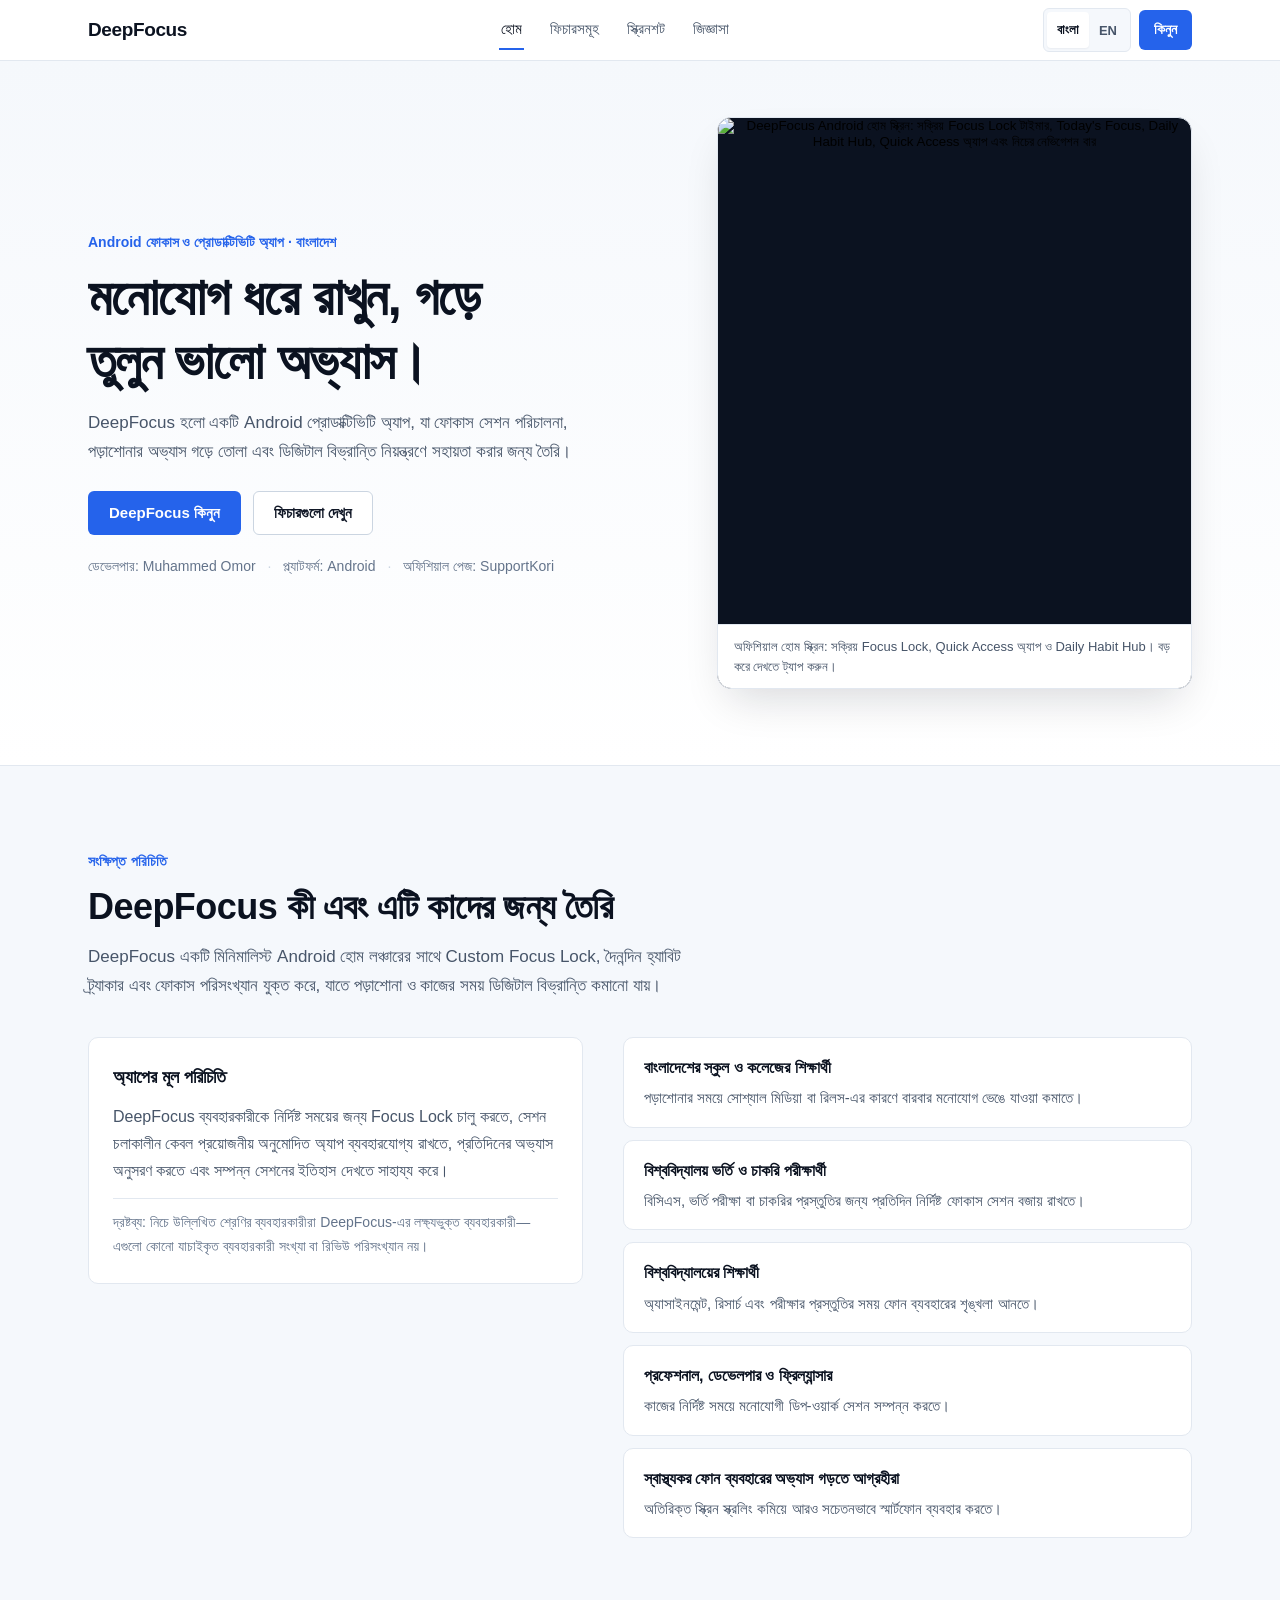
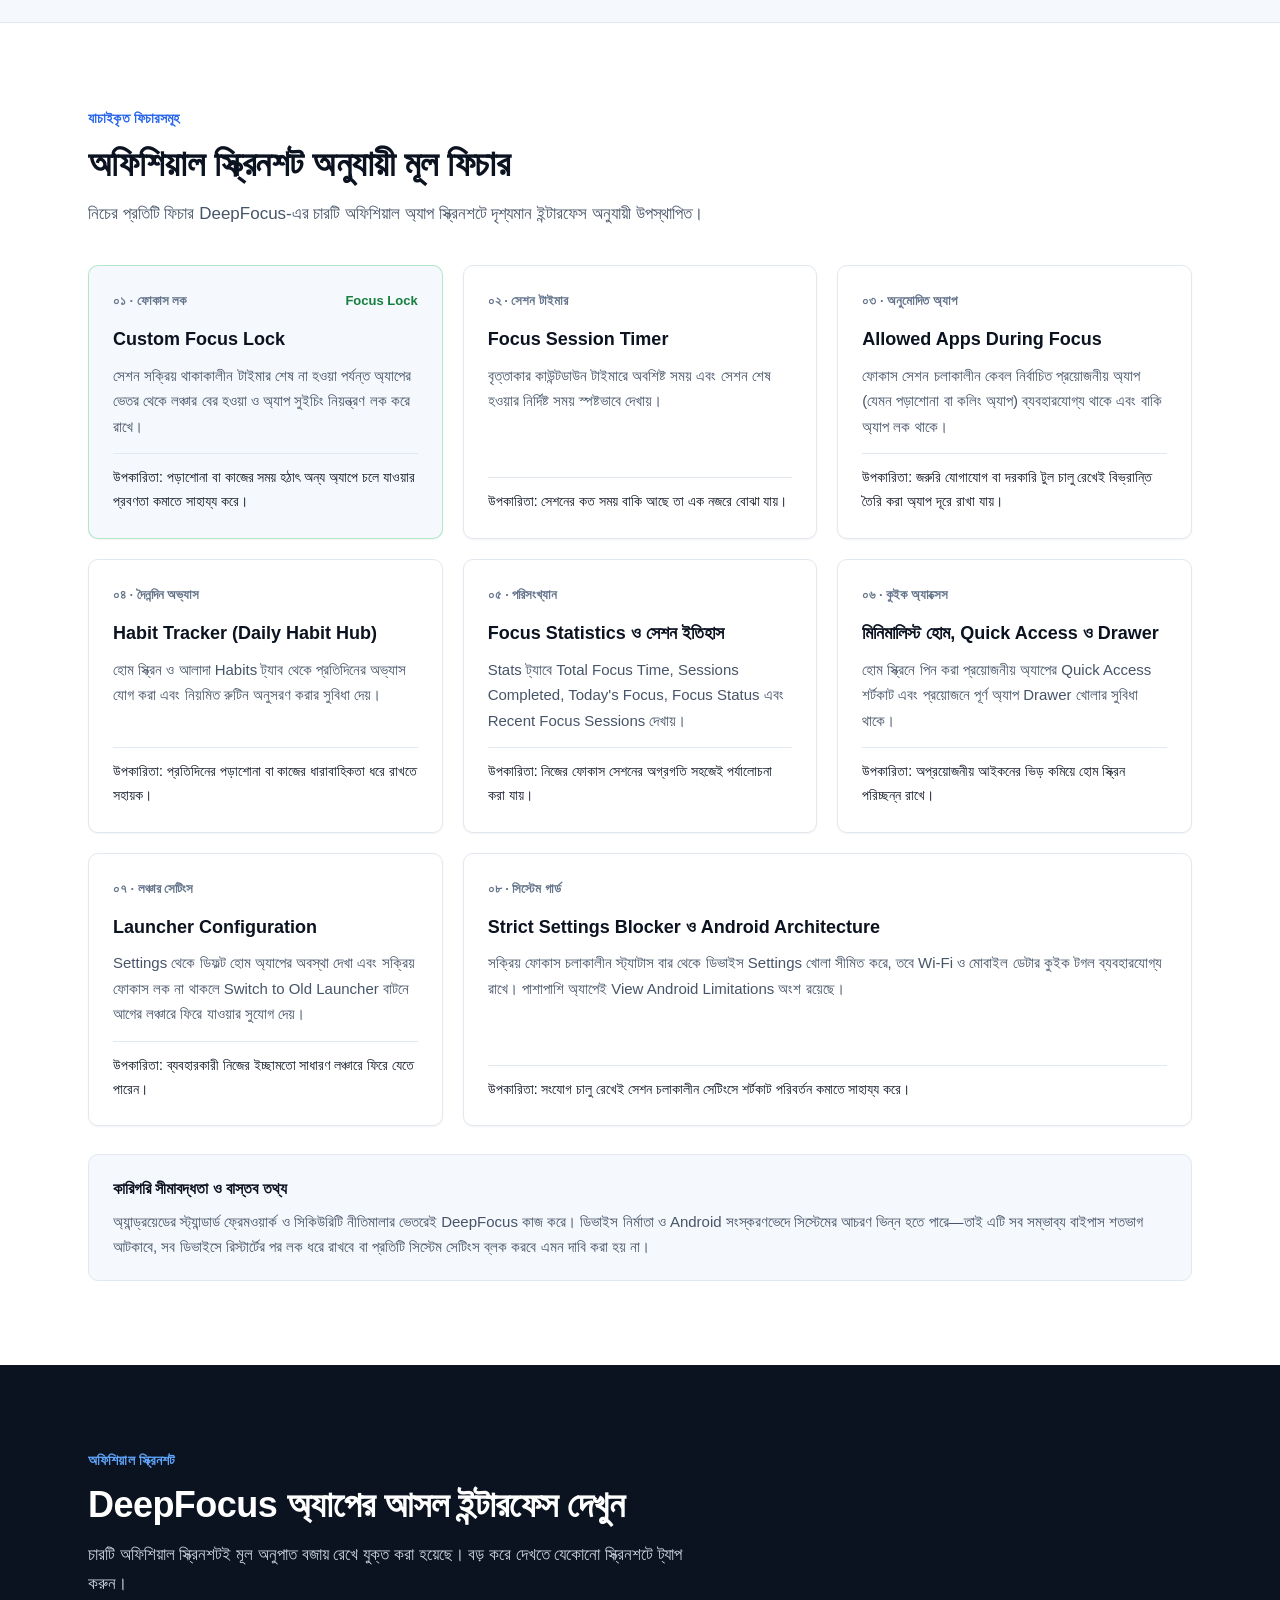
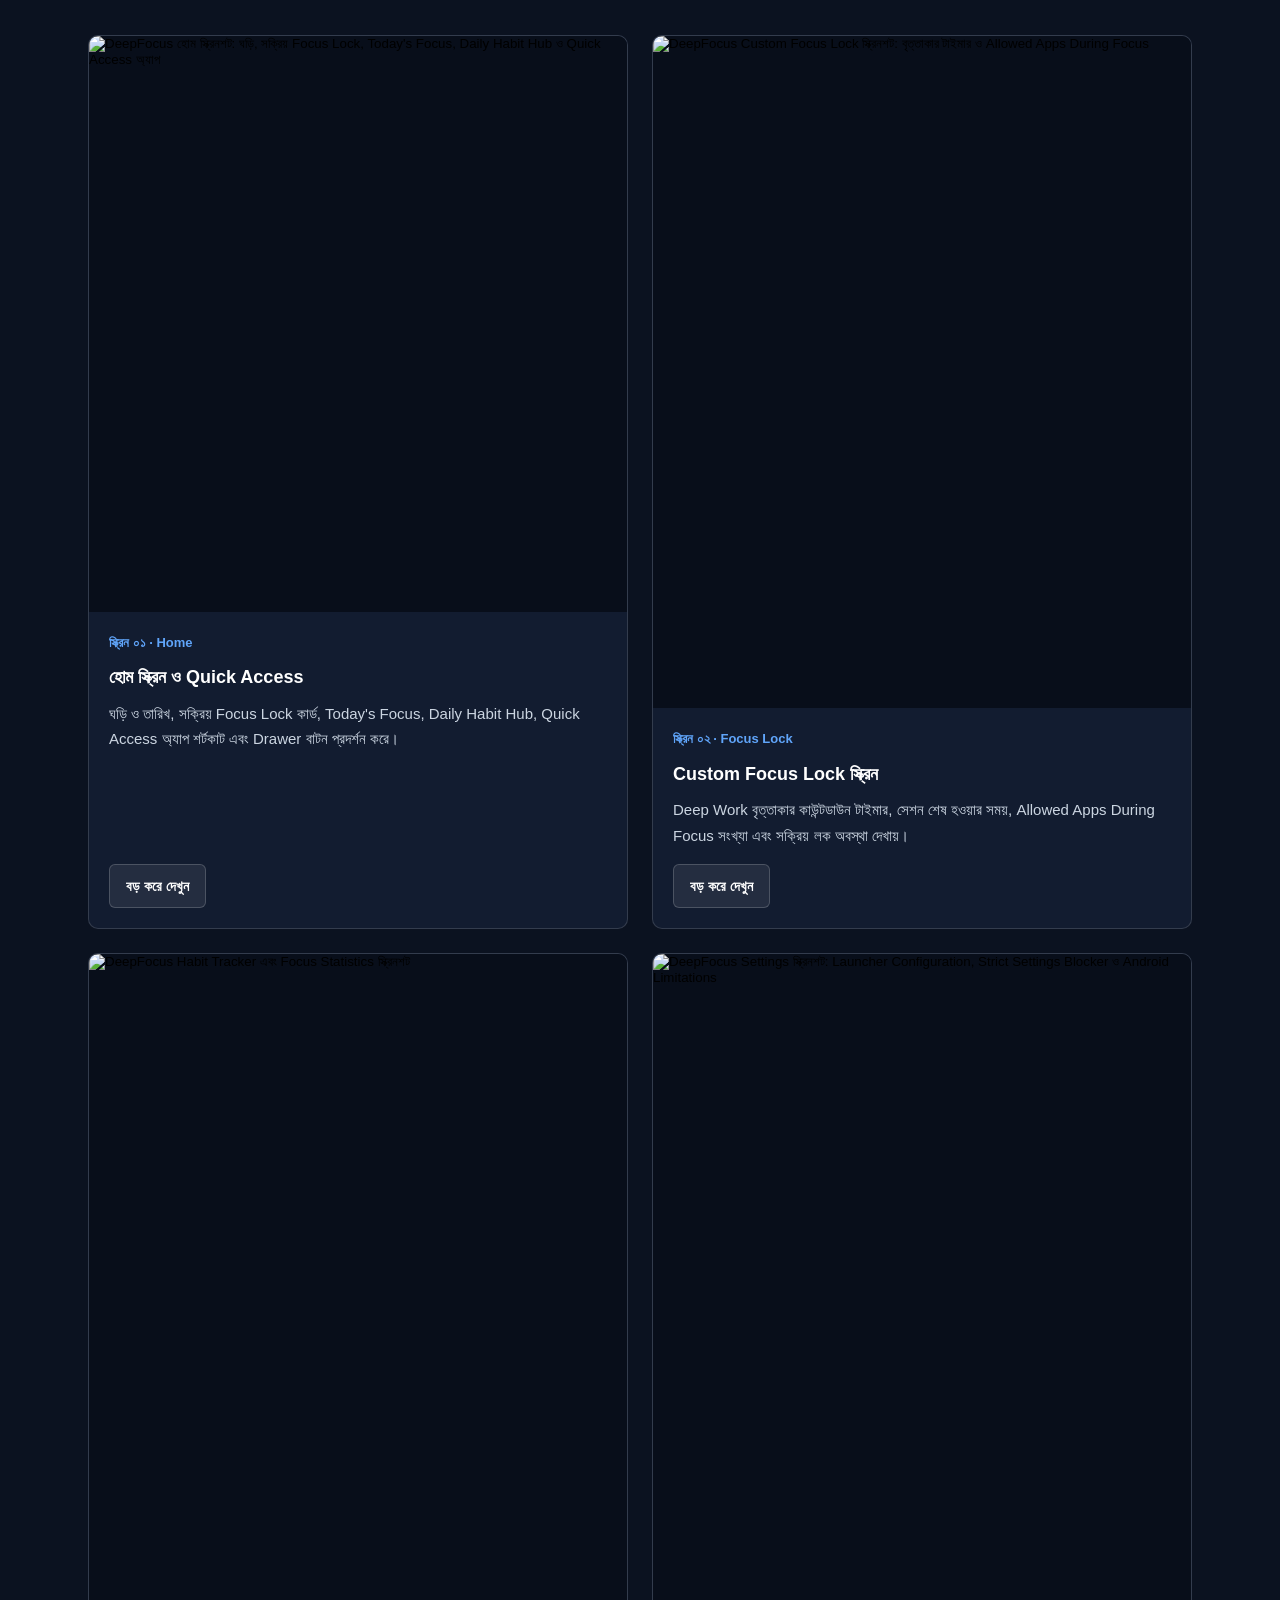
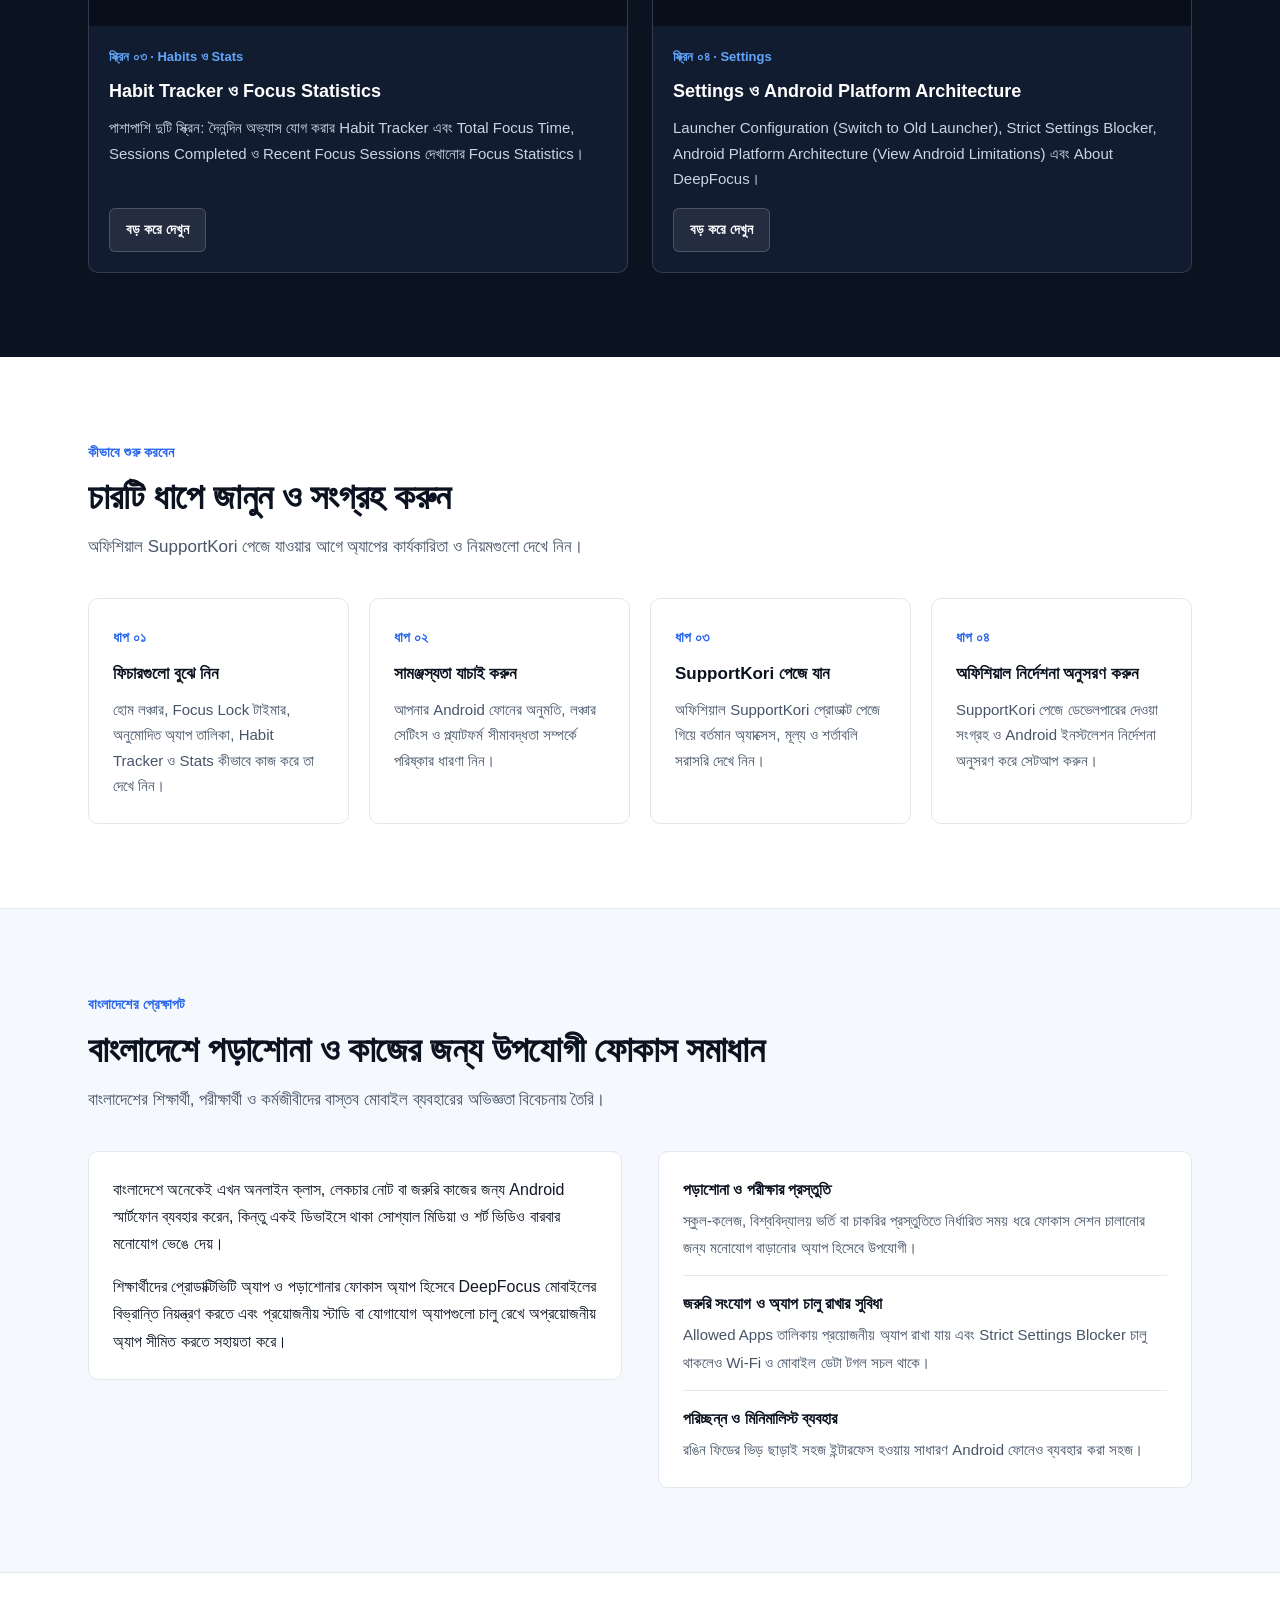
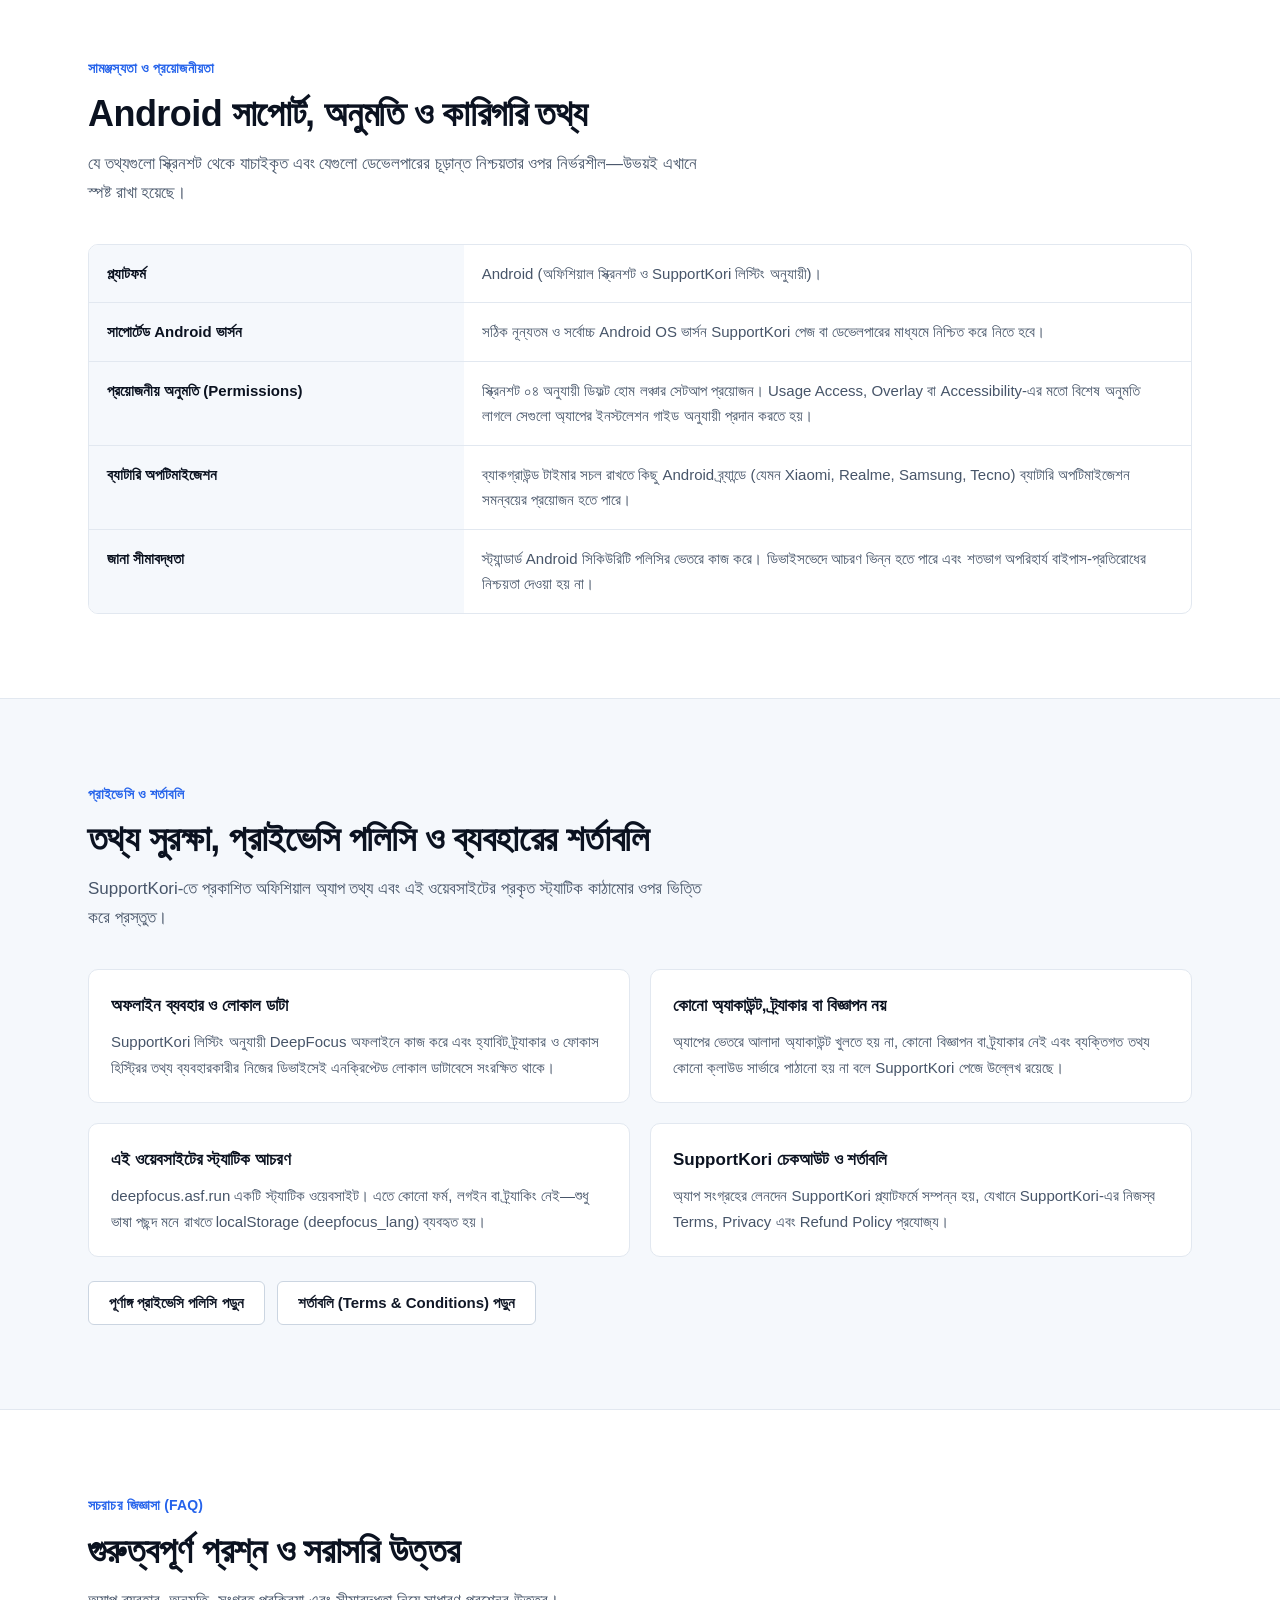
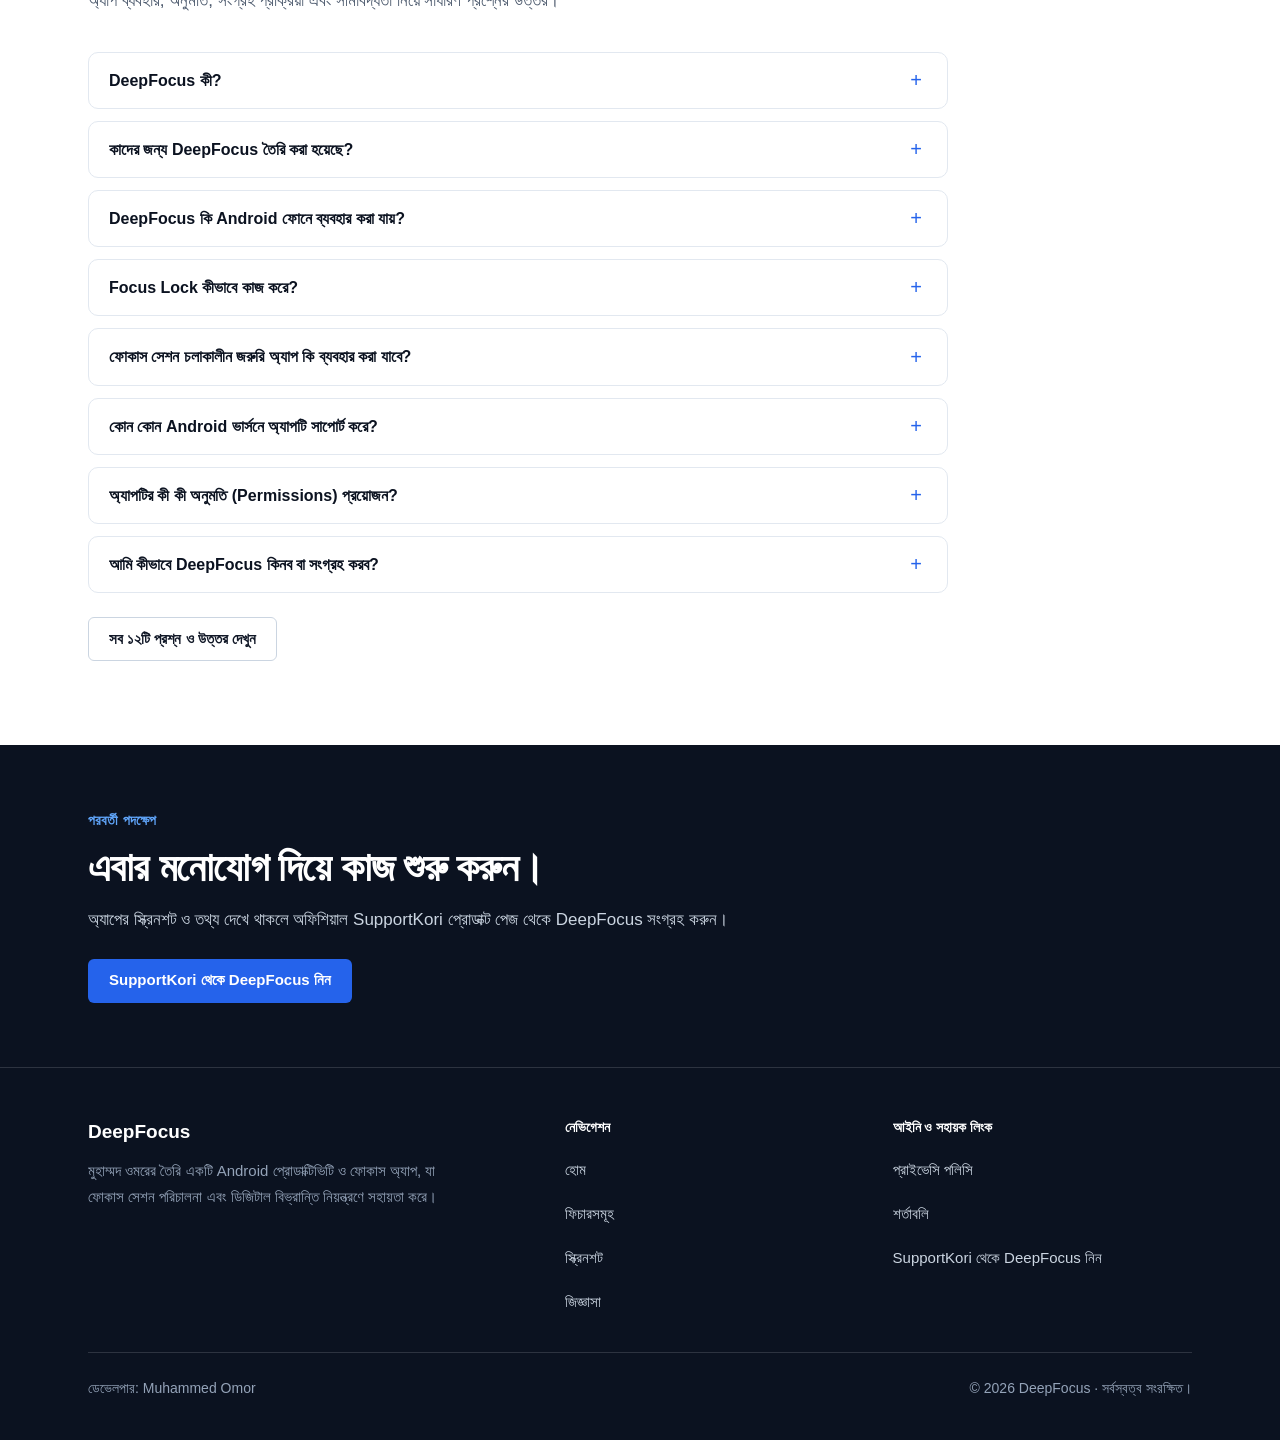
==== commit 69043fc1: "chore: fix site deployment and asset rendering Configure .nojekyll to prevent GitHub Pages theme con" ====
--- a/deepfocus-landing/index.html
+++ b/deepfocus-landing/index.html
@@ -1,46 +1,41 @@
 <!doctype html>
-<html lang="en">
+<html lang="bn">
   <head>
     <meta charset="UTF-8" />
     <meta name="viewport" content="width=device-width, initial-scale=1.0" />
-    <title>DeepFocus – Focus &amp; Study Productivity App in Bangladesh</title>
+    <title>DeepFocus – মনোযোগ ও পড়াশোনার ফোকাস Android অ্যাপ | বাংলাদেশ</title>
     <meta
       name="description"
-      content="Discover DeepFocus, an Android focus and productivity app by Muhammed Omor for study sessions, habit tracking, and distraction management in Bangladesh."
+      content="DeepFocus হলো মুহাম্মদ ওমরের তৈরি একটি Android প্রোডাক্টিভিটি অ্যাপ, যা ফোকাস সেশন পরিচালনা, পড়াশোনার অভ্যাস গড়ে তোলা এবং ডিজিটাল বিভ্রান্তি নিয়ন্ত্রণে সহায়তা করে।"
     />
     <meta name="author" content="Muhammed Omor" />
     <meta name="theme-color" content="#0B1220" />
 
-    <!--
-      POST-DEPLOYMENT CONFIGURATION (Recommended):
-      Once your site is live on GitHub Pages or Vercel, replace https://YOUR-PRODUCTION-DOMAIN/
-      below with your real HTTPS URL and remove the comment markers.
-      <link rel="canonical" href="https://YOUR-PRODUCTION-DOMAIN/" />
-      <meta property="og:url" content="https://YOUR-PRODUCTION-DOMAIN/" />
-    -->
+    <link rel="canonical" href="https://deepfocus.asf.run/" />
 
     <!-- Open Graph / Social Sharing -->
     <meta property="og:type" content="website" />
     <meta property="og:site_name" content="DeepFocus" />
-    <meta property="og:locale" content="en_BD" />
-    <meta property="og:locale:alternate" content="bn_BD" />
-    <meta property="og:title" content="DeepFocus – Focus &amp; Study Productivity App in Bangladesh" />
+    <meta property="og:url" content="https://deepfocus.asf.run/" />
+    <meta property="og:locale" content="bn_BD" />
+    <meta property="og:locale:alternate" content="en_BD" />
+    <meta property="og:title" content="DeepFocus – মনোযোগ ও পড়াশোনার ফোকাস Android অ্যাপ | বাংলাদেশ" />
     <meta
       property="og:description"
-      content="Discover DeepFocus, an Android focus and productivity app by Muhammed Omor for study sessions, habit tracking, and distraction management in Bangladesh."
+      content="DeepFocus হলো একটি Android প্রোডাক্টিভিটি অ্যাপ, যা ফোকাস সেশন পরিচালনা, পড়াশোনার অভ্যাস গড়ে তোলা এবং ডিজিটাল বিভ্রান্তি নিয়ন্ত্রণে সহায়তা করে।"
     />
     <meta property="og:image" content="https://pockethostbd.github.io/drive-one/picture/mockup-1.png" />
     <meta
       property="og:image:alt"
-      content="DeepFocus Android Home screen showing active Focus Lock, Today's Focus, Daily Habit Hub, and Quick Access apps"
+      content="DeepFocus Android হোম স্ক্রিন: সক্রিয় Focus Lock, Today's Focus, Daily Habit Hub এবং Quick Access অ্যাপ"
     />
 
     <!-- Twitter / X Card -->
     <meta name="twitter:card" content="summary_large_image" />
-    <meta name="twitter:title" content="DeepFocus – Focus &amp; Study Productivity App in Bangladesh" />
+    <meta name="twitter:title" content="DeepFocus – মনোযোগ ও পড়াশোনার ফোকাস Android অ্যাপ | বাংলাদেশ" />
     <meta
       name="twitter:description"
-      content="Discover DeepFocus, an Android focus and productivity app by Muhammed Omor for study sessions, habit tracking, and distraction management in Bangladesh."
+      content="DeepFocus হলো একটি Android প্রোডাক্টিভিটি অ্যাপ, যা ফোকাস সেশন পরিচালনা, পড়াশোনার অভ্যাস গড়ে তোলা এবং ডিজিটাল বিভ্রান্তি নিয়ন্ত্রণে সহায়তা করে।"
     />
     <meta name="twitter:image" content="https://pockethostbd.github.io/drive-one/picture/mockup-1.png" />
 
@@ -54,8 +49,9 @@
           {
             "@type": "WebSite",
             "name": "DeepFocus",
-            "inLanguage": ["en", "bn"],
-            "description": "Official product website for DeepFocus, an Android focus and productivity application by Muhammed Omor for users in Bangladesh."
+            "url": "https://deepfocus.asf.run/",
+            "inLanguage": ["bn", "en"],
+            "description": "DeepFocus হলো মুহাম্মদ ওমরের তৈরি একটি Android প্রোডাক্টিভিটি ও ফোকাস অ্যাপ, যা ফোকাস সেশন পরিচালনা এবং ডিজিটাল বিভ্রান্তি নিয়ন্ত্রণে সহায়তা করে।"
           },
           {
             "@type": "Person",
@@ -64,9 +60,10 @@
           {
             "@type": "SoftwareApplication",
             "name": "DeepFocus",
+            "url": "https://deepfocus.asf.run/",
             "applicationCategory": "ProductivityApplication",
             "operatingSystem": "Android",
-            "description": "An Android productivity and focus application combining a minimalist home launcher, Custom Focus Lock timer, Allowed Apps whitelist, Daily Habit Tracker, and Focus Statistics.",
+            "description": "DeepFocus হলো একটি Android প্রোডাক্টিভিটি অ্যাপ যা মিনিমালিস্ট হোম লঞ্চার, Custom Focus Lock টাইমার, Allowed Apps, Habit Tracker এবং Focus Statistics-কে একসাথে যুক্ত করে।",
             "author": {
               "@type": "Person",
               "name": "Muhammed Omor"
@@ -85,25 +82,25 @@
       }
     </script>
   </head>
-  <body>
-    <a class="skip-link" href="#main-content" data-i18n="skip.content">Skip to main content</a>
+  <body data-page="home">
+    <a class="skip-link" href="#main-content" data-i18n="skip.content">মূল অংশে যান</a>
 
     <!-- Header & Navigation -->
     <header class="site-header">
       <div class="container header-inner">
         <a href="index.html" class="brand-wordmark">DeepFocus</a>
 
-        <nav class="desktop-nav" aria-label="Primary navigation">
-          <a href="#top" class="nav-link" aria-current="page" data-i18n="nav.home">Home</a>
-          <a href="#features" class="nav-link" data-i18n="nav.features">Features</a>
-          <a href="#screenshots" class="nav-link" data-i18n="nav.screenshots">Screenshots</a>
-          <a href="#faq" class="nav-link" data-i18n="nav.faq">FAQ</a>
+        <nav class="desktop-nav" aria-label="প্রধান নেভিগেশন" data-i18n-aria-label="nav.primaryLabel">
+          <a href="#top" class="nav-link" aria-current="page" data-i18n="nav.home">হোম</a>
+          <a href="#features" class="nav-link" data-i18n="nav.features">ফিচারসমূহ</a>
+          <a href="#screenshots" class="nav-link" data-i18n="nav.screenshots">স্ক্রিনশট</a>
+          <a href="#faq" class="nav-link" data-i18n="nav.faq">জিজ্ঞাসা</a>
         </nav>
 
         <div class="header-actions">
-          <div class="lang-switch" role="group" aria-label="Language switcher">
-            <button type="button" class="lang-btn" data-lang-switch="en" aria-pressed="true">EN</button>
-            <button type="button" class="lang-btn" data-lang-switch="bn" aria-pressed="false">বাংলা</button>
+          <div class="lang-switch" role="group" aria-label="ভাষা পরিবর্তন" data-i18n-aria-label="nav.langLabel">
+            <button type="button" class="lang-btn" data-lang-switch="bn" aria-pressed="true">বাংলা</button>
+            <button type="button" class="lang-btn" data-lang-switch="en" aria-pressed="false">EN</button>
           </div>
 
           <a
@@ -112,7 +109,7 @@
             rel="noopener noreferrer"
             class="btn btn-primary btn-sm header-cta"
             data-i18n="nav.buy"
-          >Buy Now</a>
+          >কিনুন</a>
 
           <button
             type="button"
@@ -120,7 +117,7 @@
             class="menu-toggle"
             aria-expanded="false"
             aria-controls="mobile-menu"
-            aria-label="Open navigation menu"
+            aria-label="নেভিগেশন মেনু খুলুন"
           >
             <svg width="22" height="22" viewBox="0 0 24 24" fill="none" stroke="currentColor" stroke-width="2" stroke-linecap="round" aria-hidden="true">
               <line x1="3" y1="6" x2="21" y2="6"></line>
@@ -133,11 +130,12 @@
 
       <div id="mobile-menu" class="mobile-menu" hidden>
         <ul class="mobile-nav-list">
-          <li><a href="#top" class="mobile-nav-link" aria-current="page" data-i18n="nav.home">Home</a></li>
-          <li><a href="features.html" class="mobile-nav-link" data-i18n="nav.features">Features</a></li>
-          <li><a href="#screenshots" class="mobile-nav-link" data-i18n="nav.screenshots">Screenshots</a></li>
-          <li><a href="faq.html" class="mobile-nav-link" data-i18n="nav.faq">FAQ</a></li>
-          <li><a href="privacy.html" class="mobile-nav-link" data-i18n="nav.privacy">Privacy</a></li>
+          <li><a href="#top" class="mobile-nav-link" aria-current="page" data-i18n="nav.home">হোম</a></li>
+          <li><a href="features.html" class="mobile-nav-link" data-i18n="nav.features">ফিচারসমূহ</a></li>
+          <li><a href="#screenshots" class="mobile-nav-link" data-i18n="nav.screenshots">স্ক্রিনশট</a></li>
+          <li><a href="faq.html" class="mobile-nav-link" data-i18n="nav.faq">জিজ্ঞাসা</a></li>
+          <li><a href="privacy.html" class="mobile-nav-link" data-i18n="nav.privacy">প্রাইভেসি পলিসি</a></li>
+          <li><a href="terms.html" class="mobile-nav-link" data-i18n="nav.terms">শর্তাবলি</a></li>
         </ul>
         <a
           href="https://www.supportkori.com/muhammedomor/extras/deepfocus-app-ts3g"
@@ -145,19 +143,19 @@
           rel="noopener noreferrer"
           class="btn btn-primary"
           data-i18n="hero.ctaPrimary"
-        >Get DeepFocus on SupportKori</a>
+        >DeepFocus কিনুন</a>
       </div>
     </header>
 
     <main id="main-content">
-      <!-- B. Hero Section -->
+      <!-- Hero Section -->
       <section id="top" class="hero">
         <div class="container hero-grid">
           <div>
-            <span class="hero-kicker" data-i18n="hero.kicker">Android Focus &amp; Productivity App · Built for Bangladesh</span>
-            <h1 class="hero-title" data-i18n="hero.title">Take Control of Your Focus. Build Better Habits.</h1>
+            <span class="hero-kicker" data-i18n="hero.kicker">Android ফোকাস ও প্রোডাক্টিভিটি অ্যাপ · বাংলাদেশ</span>
+            <h1 class="hero-title" data-i18n="hero.title">মনোযোগ ধরে রাখুন, গড়ে তুলুন ভালো অভ্যাস।</h1>
             <p class="hero-description" data-i18n="hero.desc">
-              Discover DeepFocus, an Android productivity app designed to help you create focused sessions, build better study habits, and manage distractions.
+              DeepFocus হলো একটি Android প্রোডাক্টিভিটি অ্যাপ, যা ফোকাস সেশন পরিচালনা, পড়াশোনার অভ্যাস গড়ে তোলা এবং ডিজিটাল বিভ্রান্তি নিয়ন্ত্রণে সহায়তা করার জন্য তৈরি।
             </p>
 
             <div class="hero-actions">
@@ -167,16 +165,16 @@
                 rel="noopener noreferrer"
                 class="btn btn-primary"
                 data-i18n="hero.ctaPrimary"
-              >Get DeepFocus on SupportKori</a>
-              <a href="#features" class="btn btn-secondary" data-i18n="hero.ctaSecondary">Explore Features</a>
+              >DeepFocus কিনুন</a>
+              <a href="#features" class="btn btn-secondary" data-i18n="hero.ctaSecondary">ফিচারগুলো দেখুন</a>
             </div>
 
             <div class="hero-meta">
-              <span data-i18n="hero.metaDev">Developer: Muhammed Omor</span>
+              <span data-i18n="hero.metaDev">ডেভেলপার: Muhammed Omor</span>
               <span class="hero-meta-sep" aria-hidden="true">·</span>
-              <span data-i18n="hero.metaPlatform">Platform: Android</span>
+              <span data-i18n="hero.metaPlatform">প্ল্যাটফর্ম: Android</span>
               <span class="hero-meta-sep" aria-hidden="true">·</span>
-              <span data-i18n="hero.metaChannel">Official Listing: SupportKori</span>
+              <span data-i18n="hero.metaChannel">অফিশিয়াল পেজ: SupportKori</span>
             </div>
           </div>
 
@@ -185,207 +183,209 @@
               type="button"
               class="hero-screenshot-btn"
               data-lightbox-index="0"
-              aria-label="Enlarge official DeepFocus Home screen screenshot"
+              aria-label="অফিশিয়াল DeepFocus হোম স্ক্রিনশট বড় করে দেখুন"
+              data-i18n-aria-label="hero.imgAria"
             >
               <img
                 src="https://pockethostbd.github.io/drive-one/picture/mockup-1.png"
-                alt="DeepFocus Android Home screen showing active Focus Lock timer, Today's Focus card, Daily Habit Hub, Quick Access study apps, and bottom navigation bar"
+                alt="DeepFocus Android হোম স্ক্রিন: সক্রিয় Focus Lock টাইমার, Today's Focus, Daily Habit Hub, Quick Access অ্যাপ এবং নিচের নেভিগেশন বার"
+                data-i18n-alt="hero.imgAlt"
                 width="1212"
                 height="1297"
                 fetchpriority="high"
                 referrerpolicy="no-referrer"
               />
               <span class="hero-screenshot-caption" data-i18n="hero.imgCaption">
-                Official Home screen: active Focus Lock, Quick Access apps, and Daily Habit Hub. Tap to enlarge.
+                অফিশিয়াল হোম স্ক্রিন: সক্রিয় Focus Lock, Quick Access অ্যাপ ও Daily Habit Hub। বড় করে দেখতে ট্যাপ করুন।
               </span>
             </button>
           </div>
         </div>
       </section>
 
-      <!-- C. Trust and Product Summary -->
+      <!-- Product Summary & Intended Audience -->
       <section id="summary" class="section section-soft">
         <div class="container">
           <div class="section-header">
-            <span class="eyebrow" data-i18n="summary.eyebrow">Product Overview</span>
-            <h2 class="section-title" data-i18n="summary.title">What DeepFocus Is and Who It Is Designed For</h2>
+            <span class="eyebrow" data-i18n="summary.eyebrow">সংক্ষিপ্ত পরিচিতি</span>
+            <h2 class="section-title" data-i18n="summary.title">DeepFocus কী এবং এটি কাদের জন্য তৈরি</h2>
             <p class="section-lead" data-i18n="summary.lead">
-              DeepFocus combines a minimalist Android home launcher with a custom Focus Lock, daily habit tracking, and focus session statistics to help you reduce phone distractions.
+              DeepFocus একটি মিনিমালিস্ট Android হোম লঞ্চারের সাথে Custom Focus Lock, দৈনন্দিন হ্যাবিট ট্র্যাকার এবং ফোকাস পরিসংখ্যান যুক্ত করে, যাতে পড়াশোনা ও কাজের সময় ডিজিটাল বিভ্রান্তি কমানো যায়।
             </p>
           </div>
 
           <div class="summary-grid">
             <div class="definition-box">
-              <h3 class="definition-title" data-i18n="summary.defTitle">Clear Product Definition</h3>
+              <h3 class="definition-title" data-i18n="summary.defTitle">অ্যাপের মূল পরিচিতি</h3>
               <p class="definition-text" data-i18n="summary.defText">
-                DeepFocus helps Android users structure uninterrupted study or work periods by simplifying the home screen, locking app switching during timed focus sessions, keeping selected essential apps accessible, and recording focus history.
+                DeepFocus ব্যবহারকারীকে নির্দিষ্ট সময়ের জন্য Focus Lock চালু করতে, সেশন চলাকালীন কেবল প্রয়োজনীয় অনুমোদিত অ্যাপ ব্যবহারযোগ্য রাখতে, প্রতিদিনের অভ্যাস অনুসরণ করতে এবং সম্পন্ন সেশনের ইতিহাস দেখতে সাহায্য করে।
               </p>
               <p class="definition-note" data-i18n="summary.defNote">
-                Note: The groups below describe intended audiences for DeepFocus rather than verified user demographics or download statistics.
+                দ্রষ্টব্য: নিচে উল্লিখিত শ্রেণির ব্যবহারকারীরা DeepFocus-এর লক্ষ্যভুক্ত ব্যবহারকারী—এগুলো কোনো যাচাইকৃত ব্যবহারকারী সংখ্যা বা রিভিউ পরিসংখ্যান নয়।
               </p>
             </div>
 
             <ul class="audience-list">
               <li class="audience-item">
-                <h3 class="audience-item-title" data-i18n="summary.aud1Title">Students in Bangladesh</h3>
-                <p class="audience-item-desc" data-i18n="summary.aud1Desc">School and college learners looking to minimize social media interruptions during study hours.</p>
+                <h3 class="audience-item-title" data-i18n="summary.aud1Title">বাংলাদেশের স্কুল ও কলেজের শিক্ষার্থী</h3>
+                <p class="audience-item-desc" data-i18n="summary.aud1Desc">পড়াশোনার সময়ে সোশ্যাল মিডিয়া বা রিলস-এর কারণে বারবার মনোযোগ ভেঙে যাওয়া কমাতে।</p>
               </li>
               <li class="audience-item">
-                <h3 class="audience-item-title" data-i18n="summary.aud2Title">University Admission Candidates</h3>
-                <p class="audience-item-desc" data-i18n="summary.aud2Desc">Applicants preparing for competitive exams who need structured daily focus blocks.</p>
+                <h3 class="audience-item-title" data-i18n="summary.aud2Title">বিশ্ববিদ্যালয় ভর্তি ও চাকরি পরীক্ষার্থী</h3>
+                <p class="audience-item-desc" data-i18n="summary.aud2Desc">বিসিএস, ভর্তি পরীক্ষা বা চাকরির প্রস্তুতির জন্য প্রতিদিন নির্দিষ্ট ফোকাস সেশন বজায় রাখতে।</p>
               </li>
               <li class="audience-item">
-                <h3 class="audience-item-title" data-i18n="summary.aud3Title">University Students</h3>
-                <p class="audience-item-desc" data-i18n="summary.aud3Desc">Students managing coursework, thesis writing, and exam revision without constant phone checking.</p>
+                <h3 class="audience-item-title" data-i18n="summary.aud3Title">বিশ্ববিদ্যালয়ের শিক্ষার্থী</h3>
+                <p class="audience-item-desc" data-i18n="summary.aud3Desc">অ্যাসাইনমেন্ট, রিসার্চ এবং পরীক্ষার প্রস্তুতির সময় ফোন ব্যবহারের শৃঙ্খলা আনতে।</p>
               </li>
               <li class="audience-item">
-                <h3 class="audience-item-title" data-i18n="summary.aud4Title">Professionals &amp; Freelancers</h3>
-                <p class="audience-item-desc" data-i18n="summary.aud4Desc">Remote workers, developers, and designers who need dedicated deep-work sessions.</p>
+                <h3 class="audience-item-title" data-i18n="summary.aud4Title">প্রফেশনাল, ডেভেলপার ও ফ্রিল্যান্সার</h3>
+                <p class="audience-item-desc" data-i18n="summary.aud4Desc">কাজের নির্দিষ্ট সময়ে মনোযোগী ডিপ-ওয়ার্ক সেশন সম্পন্ন করতে।</p>
               </li>
               <li class="audience-item">
-                <h3 class="audience-item-title" data-i18n="summary.aud5Title">People Building Healthier Phone Habits</h3>
-                <p class="audience-item-desc" data-i18n="summary.aud5Desc">Anyone wanting calmer, more intentional smartphone routines instead of mindless scrolling.</p>
+                <h3 class="audience-item-title" data-i18n="summary.aud5Title">স্বাস্থ্যকর ফোন ব্যবহারের অভ্যাস গড়তে আগ্রহীরা</h3>
+                <p class="audience-item-desc" data-i18n="summary.aud5Desc">অতিরিক্ত স্ক্রিন স্ক্রলিং কমিয়ে আরও সচেতনভাবে স্মার্টফোন ব্যবহার করতে।</p>
               </li>
             </ul>
           </div>
         </div>
       </section>
 
-      <!-- D. Feature Overview -->
+      <!-- Verified Feature Overview -->
       <section id="features" class="section">
         <div class="container">
           <div class="section-header">
-            <span class="eyebrow" data-i18n="features.eyebrow">Verified Capabilities</span>
-            <h2 class="section-title" data-i18n="features.title">Core Features Shown in the Official App</h2>
+            <span class="eyebrow" data-i18n="features.eyebrow">যাচাইকৃত ফিচারসমূহ</span>
+            <h2 class="section-title" data-i18n="features.title">অফিশিয়াল স্ক্রিনশট অনুযায়ী মূল ফিচার</h2>
             <p class="section-lead" data-i18n="features.lead">
-              Every capability below is verified directly against the four official DeepFocus application screenshots.
+              নিচের প্রতিটি ফিচার DeepFocus-এর চারটি অফিশিয়াল অ্যাপ স্ক্রিনশটে দৃশ্যমান ইন্টারফেস অনুযায়ী উপস্থাপিত।
             </p>
           </div>
 
           <div class="features-grid">
             <article class="feature-card feature-card--lock">
               <div class="feature-meta">
-                <span data-i18n="features.f1Meta">01 · Focus Lock</span>
+                <span data-i18n="features.f1Meta">০১ · ফোকাস লক</span>
                 <span class="feature-tag" data-i18n="features.f1Tag">Focus Lock</span>
               </div>
               <h3 class="feature-title" data-i18n="features.f1Title">Custom Focus Lock</h3>
               <p class="feature-desc" data-i18n="features.f1Desc">
-                When Focus Lock is active, in-app launcher exit and app switching controls remain locked until the session timer expires.
+                সেশন সক্রিয় থাকাকালীন টাইমার শেষ না হওয়া পর্যন্ত অ্যাপের ভেতর থেকে লঞ্চার বের হওয়া ও অ্যাপ সুইচিং নিয়ন্ত্রণ লক করে রাখে।
               </p>
               <p class="feature-benefit" data-i18n="features.f1Benefit">
-                Benefit: Adds helpful friction against impulsive app switching during deep work or study.
+                উপকারিতা: পড়াশোনা বা কাজের সময় হঠাৎ অন্য অ্যাপে চলে যাওয়ার প্রবণতা কমাতে সাহায্য করে।
               </p>
             </article>
 
             <article class="feature-card">
               <div class="feature-meta">
-                <span data-i18n="features.f2Meta">02 · Session Timer</span>
+                <span data-i18n="features.f2Meta">০২ · সেশন টাইমার</span>
               </div>
               <h3 class="feature-title" data-i18n="features.f2Title">Focus Session Timer</h3>
               <p class="feature-desc" data-i18n="features.f2Desc">
-                Displays a circular countdown timer with remaining time and exact session end time for active deep-work blocks.
+                বৃত্তাকার কাউন্টডাউন টাইমারে অবশিষ্ট সময় এবং সেশন শেষ হওয়ার নির্দিষ্ট সময় স্পষ্টভাবে দেখায়।
               </p>
               <p class="feature-benefit" data-i18n="features.f2Benefit">
-                Benefit: Keeps session progress visible at a glance without clutter.
+                উপকারিতা: সেশনের কত সময় বাকি আছে তা এক নজরে বোঝা যায়।
               </p>
             </article>
 
             <article class="feature-card">
               <div class="feature-meta">
-                <span data-i18n="features.f3Meta">03 · Essential Access</span>
+                <span data-i18n="features.f3Meta">০৩ · অনুমোদিত অ্যাপ</span>
               </div>
               <h3 class="feature-title" data-i18n="features.f3Title">Allowed Apps During Focus</h3>
               <p class="feature-desc" data-i18n="features.f3Desc">
-                Permits selected essential apps (for example, study or calling utilities) to stay usable while other apps remain locked.
+                ফোকাস সেশন চলাকালীন কেবল নির্বাচিত প্রয়োজনীয় অ্যাপ (যেমন পড়াশোনা বা কলিং অ্যাপ) ব্যবহারযোগ্য থাকে এবং বাকি অ্যাপ লক থাকে।
               </p>
               <p class="feature-benefit" data-i18n="features.f3Benefit">
-                Benefit: Stay reachable for critical needs without opening distracting feeds.
+                উপকারিতা: জরুরি যোগাযোগ বা দরকারি টুল চালু রেখেই বিভ্রান্তি তৈরি করা অ্যাপ দূরে রাখা যায়।
               </p>
             </article>
 
             <article class="feature-card">
               <div class="feature-meta">
-                <span data-i18n="features.f4Meta">04 · Daily Routines</span>
-              </div>
-              <h3 class="feature-title" data-i18n="features.f4Title">Daily Habit Tracker</h3>
+                <span data-i18n="features.f4Meta">০৪ · দৈনন্দিন অভ্যাস</span>
+              </div>
+              <h3 class="feature-title" data-i18n="features.f4Title">Habit Tracker (Daily Habit Hub)</h3>
               <p class="feature-desc" data-i18n="features.f4Desc">
-                Includes a dedicated Habits tab and Home screen summary card (Daily Habit Hub) to add and track daily disciplines.
+                হোম স্ক্রিন ও আলাদা Habits ট্যাব থেকে প্রতিদিনের অভ্যাস যোগ করা এবং নিয়মিত রুটিন অনুসরণ করার সুবিধা দেয়।
               </p>
               <p class="feature-benefit" data-i18n="features.f4Benefit">
-                Benefit: Connects daily study or work habits with your focus routine.
+                উপকারিতা: প্রতিদিনের পড়াশোনা বা কাজের ধারাবাহিকতা ধরে রাখতে সহায়ক।
               </p>
             </article>
 
             <article class="feature-card">
               <div class="feature-meta">
-                <span data-i18n="features.f5Meta">05 · Progress Review</span>
-              </div>
-              <h3 class="feature-title" data-i18n="features.f5Title">Focus Statistics &amp; Recent Sessions</h3>
+                <span data-i18n="features.f5Meta">০৫ · পরিসংখ্যান</span>
+              </div>
+              <h3 class="feature-title" data-i18n="features.f5Title">Focus Statistics ও সেশন ইতিহাস</h3>
               <p class="feature-desc" data-i18n="features.f5Desc">
-                Tracks Total Focus Time, Sessions Completed, Today's Focus, active Focus Status, and a list of recent focus sessions.
+                Stats ট্যাবে Total Focus Time, Sessions Completed, Today's Focus, Focus Status এবং Recent Focus Sessions দেখায়।
               </p>
               <p class="feature-benefit" data-i18n="features.f5Benefit">
-                Benefit: Helps you review consistency over time using clear, simple metrics.
+                উপকারিতা: নিজের ফোকাস সেশনের অগ্রগতি সহজেই পর্যালোচনা করা যায়।
               </p>
             </article>
 
             <article class="feature-card">
               <div class="feature-meta">
-                <span data-i18n="features.f6Meta">06 · Home Launcher</span>
-              </div>
-              <h3 class="feature-title" data-i18n="features.f6Title">Quick Access &amp; App Drawer</h3>
+                <span data-i18n="features.f6Meta">০৬ · কুইক অ্যাক্সেস</span>
+              </div>
+              <h3 class="feature-title" data-i18n="features.f6Title">মিনিমালিস্ট হোম, Quick Access ও Drawer</h3>
               <p class="feature-desc" data-i18n="features.f6Desc">
-                Provides a clean Home screen with Quick Access shortcuts to selected apps and a Drawer button when you need full app access.
+                হোম স্ক্রিনে পিন করা প্রয়োজনীয় অ্যাপের Quick Access শর্টকাট এবং প্রয়োজনে পূর্ণ অ্যাপ Drawer খোলার সুবিধা থাকে।
               </p>
               <p class="feature-benefit" data-i18n="features.f6Benefit">
-                Benefit: Replaces busy icon grids with a calm workspace.
+                উপকারিতা: অপ্রয়োজনীয় আইকনের ভিড় কমিয়ে হোম স্ক্রিন পরিচ্ছন্ন রাখে।
               </p>
             </article>
 
             <article class="feature-card">
               <div class="feature-meta">
-                <span data-i18n="features.f7Meta">07 · Launcher Control</span>
+                <span data-i18n="features.f7Meta">০৭ · লঞ্চার সেটিংস</span>
               </div>
               <h3 class="feature-title" data-i18n="features.f7Title">Launcher Configuration</h3>
               <p class="feature-desc" data-i18n="features.f7Desc">
-                Lets you check default home app status and switch back to your previous launcher from Settings when no lock is active.
+                Settings থেকে ডিফল্ট হোম অ্যাপের অবস্থা দেখা এবং সক্রিয় ফোকাস লক না থাকলে Switch to Old Launcher বাটনে আগের লঞ্চারে ফিরে যাওয়ার সুযোগ দেয়।
               </p>
               <p class="feature-benefit" data-i18n="features.f7Benefit">
-                Benefit: Easy reversibility whenever you want your standard launcher back.
+                উপকারিতা: ব্যবহারকারী নিজের ইচ্ছামতো সাধারণ লঞ্চারে ফিরে যেতে পারেন।
               </p>
             </article>
 
             <article class="feature-card feature-card--wide">
               <div class="feature-meta">
-                <span data-i18n="features.f8Meta">08 · System Behavior</span>
-              </div>
-              <h3 class="feature-title" data-i18n="features.f8Title">Strict Settings Blocker &amp; Platform Architecture</h3>
+                <span data-i18n="features.f8Meta">০৮ · সিস্টেম গার্ড</span>
+              </div>
+              <h3 class="feature-title" data-i18n="features.f8Title">Strict Settings Blocker ও Android Architecture</h3>
               <p class="feature-desc" data-i18n="features.f8Desc">
-                Blocks opening device Settings from the status bar during active focus while keeping Wi-Fi and Data quick toggles accessible, alongside an in-app Android Limitations guide.
+                সক্রিয় ফোকাস চলাকালীন স্ট্যাটাস বার থেকে ডিভাইস Settings খোলা সীমিত করে, তবে Wi-Fi ও মোবাইল ডেটার কুইক টগল ব্যবহারযোগ্য রাখে। পাশাপাশি অ্যাপেই View Android Limitations অংশ রয়েছে।
               </p>
               <p class="feature-benefit" data-i18n="features.f8Benefit">
-                Benefit: Reduces mid-session tampering while keeping connectivity toggles usable.
+                উপকারিতা: সংযোগ চালু রেখেই সেশন চলাকালীন সেটিংসে শর্টকাট পরিবর্তন কমাতে সাহায্য করে।
               </p>
             </article>
           </div>
 
           <div class="limitations-callout">
-            <h3 class="limitations-title" data-i18n="features.limitTitle">Technical Scope &amp; Honest Limitations</h3>
+            <h3 class="limitations-title" data-i18n="features.limitTitle">কারিগরি সীমাবদ্ধতা ও বাস্তব তথ্য</h3>
             <p class="limitations-text" data-i18n="features.limitText">
-              DeepFocus implements Focus Lock within standard Android framework security policies. Because Android versions and device manufacturers enforce strict OS boundaries, DeepFocus cannot guarantee blocking every possible bypass, surviving every device restart across all ROMs, or restricting every Android system menu.
+              অ্যান্ড্রয়েডের স্ট্যান্ডার্ড ফ্রেমওয়ার্ক ও সিকিউরিটি নীতিমালার ভেতরেই DeepFocus কাজ করে। ডিভাইস নির্মাতা ও Android সংস্করণভেদে সিস্টেমের আচরণ ভিন্ন হতে পারে—তাই এটি সব সম্ভাব্য বাইপাস শতভাগ আটকাবে, সব ডিভাইসে রিস্টার্টের পর লক ধরে রাখবে বা প্রতিটি সিস্টেম সেটিংস ব্লক করবে এমন দাবি করা হয় না।
             </p>
           </div>
         </div>
       </section>
 
-      <!-- E. Official Screenshot Gallery -->
+      <!-- Official Screenshot Gallery -->
       <section id="screenshots" class="section surface-dark">
         <div class="container">
           <div class="section-header">
-            <span class="eyebrow" data-i18n="screens.eyebrow">Official Application Screens</span>
-            <h2 class="section-title" data-i18n="screens.title">Explore the Real DeepFocus Interface</h2>
+            <span class="eyebrow" data-i18n="screens.eyebrow">অফিশিয়াল স্ক্রিনশট</span>
+            <h2 class="section-title" data-i18n="screens.title">DeepFocus অ্যাপের আসল ইন্টারফেস দেখুন</h2>
             <p class="section-lead" data-i18n="screens.lead">
-              All four official screenshots are shown in their original aspect ratios without cropping. Select any screen to inspect it full-size.
+              চারটি অফিশিয়াল স্ক্রিনশটই মূল অনুপাত বজায় রেখে যুক্ত করা হয়েছে। বড় করে দেখতে যেকোনো স্ক্রিনশটে ট্যাপ করুন।
             </p>
           </div>
 
@@ -395,11 +395,13 @@
                 type="button"
                 class="screenshot-trigger"
                 data-lightbox-index="0"
-                aria-label="Enlarge Screen 01: Home Screen and Quick Access"
+                aria-label="স্ক্রিন ০১ বড় করে দেখুন: হোম স্ক্রিন ও Quick Access"
+                data-i18n-aria-label="screens.s1Aria"
               >
                 <img
                   src="https://pockethostbd.github.io/drive-one/picture/mockup-1.png"
-                  alt="DeepFocus Home screen showing clock, active Focus Lock card, Today's Focus, Daily Habit Hub, Quick Access icons, and Drawer button"
+                  alt="DeepFocus হোম স্ক্রিনশট: ঘড়ি, সক্রিয় Focus Lock, Today's Focus, Daily Habit Hub ও Quick Access অ্যাপ"
+                  data-i18n-alt="screens.s1Alt"
                   width="1212"
                   height="1297"
                   loading="lazy"
@@ -407,12 +409,12 @@
                 />
               </button>
               <div class="screenshot-body">
-                <span class="screenshot-index" data-i18n="screens.s1Num">Screen 01 · Home</span>
-                <h3 class="screenshot-title" data-i18n="screens.s1Title">Home Screen &amp; Quick Access</h3>
+                <span class="screenshot-index" data-i18n="screens.s1Num">স্ক্রিন ০১ · Home</span>
+                <h3 class="screenshot-title" data-i18n="screens.s1Title">হোম স্ক্রিন ও Quick Access</h3>
                 <p class="screenshot-desc" data-i18n="screens.s1Desc">
-                  Shows the minimalist launcher clock, active Focus Lock status card, Today's Focus, Daily Habit Hub, Quick Access app shortcuts, and bottom navigation.
-                </p>
-                <button type="button" class="screenshot-enlarge" data-lightbox-index="0" data-i18n="screens.enlarge">Enlarge screen</button>
+                  ঘড়ি ও তারিখ, সক্রিয় Focus Lock কার্ড, Today's Focus, Daily Habit Hub, Quick Access অ্যাপ শর্টকাট এবং Drawer বাটন প্রদর্শন করে।
+                </p>
+                <button type="button" class="screenshot-enlarge" data-lightbox-index="0" data-i18n="screens.enlarge">বড় করে দেখুন</button>
               </div>
             </article>
 
@@ -421,11 +423,13 @@
                 type="button"
                 class="screenshot-trigger"
                 data-lightbox-index="1"
-                aria-label="Enlarge Screen 02: Custom Focus Lock Screen"
+                aria-label="স্ক্রিন ০২ বড় করে দেখুন: Custom Focus Lock"
+                data-i18n-aria-label="screens.s2Aria"
               >
                 <img
                   src="https://pockethostbd.github.io/drive-one/picture/mockup-2.png"
-                  alt="DeepFocus Custom Focus Lock screen with circular Deep Work countdown timer, end time, Allowed Apps During Focus card, and active protection notice"
+                  alt="DeepFocus Custom Focus Lock স্ক্রিনশট: বৃত্তাকার টাইমার ও Allowed Apps During Focus"
+                  data-i18n-alt="screens.s2Alt"
                   width="1122"
                   height="1402"
                   loading="lazy"
@@ -433,12 +437,12 @@
                 />
               </button>
               <div class="screenshot-body">
-                <span class="screenshot-index" data-i18n="screens.s2Num">Screen 02 · Focus Lock</span>
-                <h3 class="screenshot-title" data-i18n="screens.s2Title">Custom Focus Lock Screen</h3>
+                <span class="screenshot-index" data-i18n="screens.s2Num">স্ক্রিন ০২ · Focus Lock</span>
+                <h3 class="screenshot-title" data-i18n="screens.s2Title">Custom Focus Lock স্ক্রিন</h3>
                 <p class="screenshot-desc" data-i18n="screens.s2Desc">
-                  Shows the Deep Work circular countdown timer, session end time, Allowed Apps During Focus count, and active protection status.
-                </p>
-                <button type="button" class="screenshot-enlarge" data-lightbox-index="1" data-i18n="screens.enlarge">Enlarge screen</button>
+                  Deep Work বৃত্তাকার কাউন্টডাউন টাইমার, সেশন শেষ হওয়ার সময়, Allowed Apps During Focus সংখ্যা এবং সক্রিয় লক অবস্থা দেখায়।
+                </p>
+                <button type="button" class="screenshot-enlarge" data-lightbox-index="1" data-i18n="screens.enlarge">বড় করে দেখুন</button>
               </div>
             </article>
 
@@ -447,11 +451,13 @@
                 type="button"
                 class="screenshot-trigger"
                 data-lightbox-index="2"
-                aria-label="Enlarge Screen 03: Habit Tracker and Focus Statistics"
+                aria-label="স্ক্রিন ০৩ বড় করে দেখুন: Habit Tracker ও Focus Statistics"
+                data-i18n-aria-label="screens.s3Aria"
               >
                 <img
                   src="https://pockethostbd.github.io/drive-one/picture/mockup-3.png"
-                  alt="DeepFocus Habit Tracker screen on the left and Focus Statistics screen on the right showing Total Focus Time, Sessions Completed, Today's Focus, Focus Status, and Recent Focus Sessions"
+                  alt="DeepFocus Habit Tracker এবং Focus Statistics স্ক্রিনশট"
+                  data-i18n-alt="screens.s3Alt"
                   width="1122"
                   height="1402"
                   loading="lazy"
@@ -459,12 +465,12 @@
                 />
               </button>
               <div class="screenshot-body">
-                <span class="screenshot-index" data-i18n="screens.s3Num">Screen 03 · Habits &amp; Stats</span>
-                <h3 class="screenshot-title" data-i18n="screens.s3Title">Habit Tracker &amp; Focus Statistics</h3>
+                <span class="screenshot-index" data-i18n="screens.s3Num">স্ক্রিন ০৩ · Habits ও Stats</span>
+                <h3 class="screenshot-title" data-i18n="screens.s3Title">Habit Tracker ও Focus Statistics</h3>
                 <p class="screenshot-desc" data-i18n="screens.s3Desc">
-                  Side-by-side view of the Habits tab (add and track daily disciplines) and the Stats tab (Total Focus Time, Sessions Completed, Today's Focus, and Recent Sessions).
-                </p>
-                <button type="button" class="screenshot-enlarge" data-lightbox-index="2" data-i18n="screens.enlarge">Enlarge screen</button>
+                  পাশাপাশি দুটি স্ক্রিন: দৈনন্দিন অভ্যাস যোগ করার Habit Tracker এবং Total Focus Time, Sessions Completed ও Recent Focus Sessions দেখানোর Focus Statistics।
+                </p>
+                <button type="button" class="screenshot-enlarge" data-lightbox-index="2" data-i18n="screens.enlarge">বড় করে দেখুন</button>
               </div>
             </article>
 
@@ -473,11 +479,13 @@
                 type="button"
                 class="screenshot-trigger"
                 data-lightbox-index="3"
-                aria-label="Enlarge Screen 04: Settings and Android Platform Architecture"
+                aria-label="স্ক্রিন ০৪ বড় করে দেখুন: Settings ও Android Architecture"
+                data-i18n-aria-label="screens.s4Aria"
               >
                 <img
                   src="https://pockethostbd.github.io/drive-one/picture/mockup-4.png"
-                  alt="DeepFocus Settings screen showing Launcher Configuration with Switch to Old Launcher button, Strict Settings Blocker, Android Platform Architecture, and About DeepFocus"
+                  alt="DeepFocus Settings স্ক্রিনশট: Launcher Configuration, Strict Settings Blocker ও Android Limitations"
+                  data-i18n-alt="screens.s4Alt"
                   width="1122"
                   height="1402"
                   loading="lazy"
@@ -485,99 +493,99 @@
                 />
               </button>
               <div class="screenshot-body">
-                <span class="screenshot-index" data-i18n="screens.s4Num">Screen 04 · Settings</span>
-                <h3 class="screenshot-title" data-i18n="screens.s4Title">Settings &amp; Android Architecture</h3>
+                <span class="screenshot-index" data-i18n="screens.s4Num">স্ক্রিন ০৪ · Settings</span>
+                <h3 class="screenshot-title" data-i18n="screens.s4Title">Settings ও Android Platform Architecture</h3>
                 <p class="screenshot-desc" data-i18n="screens.s4Desc">
-                  Shows Launcher Configuration (Switch to Old Launcher), Strict Settings Blocker, Android Platform Architecture (View Android Limitations), and About DeepFocus.
-                </p>
-                <button type="button" class="screenshot-enlarge" data-lightbox-index="3" data-i18n="screens.enlarge">Enlarge screen</button>
+                  Launcher Configuration (Switch to Old Launcher), Strict Settings Blocker, Android Platform Architecture (View Android Limitations) এবং About DeepFocus।
+                </p>
+                <button type="button" class="screenshot-enlarge" data-lightbox-index="3" data-i18n="screens.enlarge">বড় করে দেখুন</button>
               </div>
             </article>
           </div>
         </div>
       </section>
 
-      <!-- F. How It Works -->
+      <!-- How It Works -->
       <section id="how-it-works" class="section">
         <div class="container">
           <div class="section-header">
-            <span class="eyebrow" data-i18n="how.eyebrow">Getting Started</span>
-            <h2 class="section-title" data-i18n="how.title">How to Evaluate and Acquire DeepFocus</h2>
+            <span class="eyebrow" data-i18n="how.eyebrow">কীভাবে শুরু করবেন</span>
+            <h2 class="section-title" data-i18n="how.title">চারটি ধাপে জানুন ও সংগ্রহ করুন</h2>
             <p class="section-lead" data-i18n="how.lead">
-              A straightforward process from reviewing verified app details to visiting the official SupportKori page.
+              অফিশিয়াল SupportKori পেজে যাওয়ার আগে অ্যাপের কার্যকারিতা ও নিয়মগুলো দেখে নিন।
             </p>
           </div>
 
           <div class="steps-grid">
             <article class="step-card">
-              <span class="step-num" data-i18n="how.st1Num">Step 01</span>
-              <h3 class="step-title" data-i18n="how.st1Title">Understand the App</h3>
+              <span class="step-num" data-i18n="how.st1Num">ধাপ ০১</span>
+              <h3 class="step-title" data-i18n="how.st1Title">ফিচারগুলো বুঝে নিন</h3>
               <p class="step-desc" data-i18n="how.st1Desc">
-                Review how the launcher, Focus Lock timer, allowed apps list, habits, and stats work together.
+                হোম লঞ্চার, Focus Lock টাইমার, অনুমোদিত অ্যাপ তালিকা, Habit Tracker ও Stats কীভাবে কাজ করে তা দেখে নিন।
               </p>
             </article>
 
             <article class="step-card">
-              <span class="step-num" data-i18n="how.st2Num">Step 02</span>
-              <h3 class="step-title" data-i18n="how.st2Title">Check Compatibility</h3>
+              <span class="step-num" data-i18n="how.st2Num">ধাপ ০২</span>
+              <h3 class="step-title" data-i18n="how.st2Title">সামঞ্জস্যতা যাচাই করুন</h3>
               <p class="step-desc" data-i18n="how.st2Desc">
-                Review the Android requirements, permissions, and platform limitations before acquiring.
+                আপনার Android ফোনের অনুমতি, লঞ্চার সেটিংস ও প্ল্যাটফর্ম সীমাবদ্ধতা সম্পর্কে পরিষ্কার ধারণা নিন।
               </p>
             </article>
 
             <article class="step-card">
-              <span class="step-num" data-i18n="how.st3Num">Step 03</span>
-              <h3 class="step-title" data-i18n="how.st3Title">Open Official SupportKori Page</h3>
+              <span class="step-num" data-i18n="how.st3Num">ধাপ ০৩</span>
+              <h3 class="step-title" data-i18n="how.st3Title">SupportKori পেজে যান</h3>
               <p class="step-desc" data-i18n="how.st3Desc">
-                Visit the verified SupportKori product page to view current pricing, terms, and availability.
+                অফিশিয়াল SupportKori প্রোডাক্ট পেজে গিয়ে বর্তমান অ্যাক্সেস, মূল্য ও শর্তাবলি সরাসরি দেখে নিন।
               </p>
             </article>
 
             <article class="step-card">
-              <span class="step-num" data-i18n="how.st4Num">Step 04</span>
-              <h3 class="step-title" data-i18n="how.st4Title">Follow Official Setup Steps</h3>
+              <span class="step-num" data-i18n="how.st4Num">ধাপ ০৪</span>
+              <h3 class="step-title" data-i18n="how.st4Title">অফিশিয়াল নির্দেশনা অনুসরণ করুন</h3>
               <p class="step-desc" data-i18n="how.st4Desc">
-                Complete acquisition on SupportKori and follow the developer's provided installation instructions.
+                SupportKori পেজে ডেভেলপারের দেওয়া সংগ্রহ ও Android ইনস্টলেশন নির্দেশনা অনুসরণ করে সেটআপ করুন।
               </p>
             </article>
           </div>
         </div>
       </section>
 
-      <!-- G. Bangladesh-Focused Section -->
+      <!-- Bangladesh-Focused Section -->
       <section id="bangladesh" class="section section-soft">
         <div class="container">
           <div class="section-header">
-            <span class="eyebrow" data-i18n="bd.eyebrow">Built for Focus in Bangladesh</span>
-            <h2 class="section-title" data-i18n="bd.title">Practical Focus Support for Students &amp; Professionals in Bangladesh</h2>
+            <span class="eyebrow" data-i18n="bd.eyebrow">বাংলাদেশের প্রেক্ষাপট</span>
+            <h2 class="section-title" data-i18n="bd.title">বাংলাদেশে পড়াশোনা ও কাজের জন্য উপযোগী ফোকাস সমাধান</h2>
             <p class="section-lead" data-i18n="bd.lead">
-              Designed with real study and digital work workflows in Bangladesh in mind.
+              বাংলাদেশের শিক্ষার্থী, পরীক্ষার্থী ও কর্মজীবীদের বাস্তব মোবাইল ব্যবহারের অভিজ্ঞতা বিবেচনায় তৈরি।
             </p>
           </div>
 
           <div class="bd-grid">
             <div class="bd-card">
               <p data-i18n="bd.p1">
-                Across Bangladesh, students and professionals rely on Android smartphones for online classes, lecture PDFs, and communication—yet social feeds and short-form video apps sit on the same home screen.
+                বাংলাদেশে অনেকেই এখন অনলাইন ক্লাস, লেকচার নোট বা জরুরি কাজের জন্য Android স্মার্টফোন ব্যবহার করেন, কিন্তু একই ডিভাইসে থাকা সোশ্যাল মিডিয়া ও শর্ট ভিডিও বারবার মনোযোগ ভেঙে দেয়।
               </p>
               <p style="margin-bottom: 0;" data-i18n="bd.p2">
-                Whether you are looking for a study focus app, a productivity app for students, or a focus app for Android in Bangladesh (পড়াশোনার ফোকাস অ্যাপ, মনোযোগ বাড়ানোর অ্যাপ, মোবাইলের বিভ্রান্তি নিয়ন্ত্রণ, এবং শিক্ষার্থীদের প্রোডাক্টিভিটি অ্যাপ), DeepFocus keeps essential study tools accessible while limiting distracting apps during active sessions.
+                শিক্ষার্থীদের প্রোডাক্টিভিটি অ্যাপ ও পড়াশোনার ফোকাস অ্যাপ হিসেবে DeepFocus মোবাইলের বিভ্রান্তি নিয়ন্ত্রণ করতে এবং প্রয়োজনীয় স্টাডি বা যোগাযোগ অ্যাপগুলো চালু রেখে অপ্রয়োজনীয় অ্যাপ সীমিত করতে সহায়তা করে।
               </p>
             </div>
 
             <div class="bd-card">
               <ul class="bd-list">
                 <li>
-                  <strong data-i18n="bd.item1Title">Study &amp; Admission Preparation</strong>
-                  <span data-i18n="bd.item1Desc">Keep educational and utility apps in Quick Access while locking distracting apps during study blocks.</span>
+                  <strong data-i18n="bd.item1Title">পড়াশোনা ও পরীক্ষার প্রস্তুতি</strong>
+                  <span data-i18n="bd.item1Desc">স্কুল-কলেজ, বিশ্ববিদ্যালয় ভর্তি বা চাকরির প্রস্তুতিতে নির্ধারিত সময় ধরে ফোকাস সেশন চালানোর জন্য মনোযোগ বাড়ানোর অ্যাপ হিসেবে উপযোগী।</span>
                 </li>
                 <li>
-                  <strong data-i18n="bd.item2Title">Essential Connectivity Preserved</strong>
-                  <span data-i18n="bd.item2Desc">Wi-Fi and mobile data quick toggles remain accessible even when Strict Settings Blocker is active.</span>
+                  <strong data-i18n="bd.item2Title">জরুরি সংযোগ ও অ্যাপ চালু রাখার সুবিধা</strong>
+                  <span data-i18n="bd.item2Desc">Allowed Apps তালিকায় প্রয়োজনীয় অ্যাপ রাখা যায় এবং Strict Settings Blocker চালু থাকলেও Wi-Fi ও মোবাইল ডেটা টগল সচল থাকে।</span>
                 </li>
                 <li>
-                  <strong data-i18n="bd.item3Title">Lightweight Interface</strong>
-                  <span data-i18n="bd.item3Desc">A distraction-free layout without heavy feeds or unnecessary visual clutter on everyday Android devices.</span>
+                  <strong data-i18n="bd.item3Title">পরিচ্ছন্ন ও মিনিমালিস্ট ব্যবহার</strong>
+                  <span data-i18n="bd.item3Desc">রঙিন ফিডের ভিড় ছাড়াই সহজ ইন্টারফেস হওয়ায় সাধারণ Android ফোনেও ব্যবহার করা সহজ।</span>
                 </li>
               </ul>
             </div>
@@ -585,14 +593,14 @@
         </div>
       </section>
 
-      <!-- H. Compatibility and Requirements -->
+      <!-- Compatibility and Requirements -->
       <section id="compatibility" class="section">
         <div class="container">
           <div class="section-header">
-            <span class="eyebrow" data-i18n="compat.eyebrow">Compatibility &amp; Requirements</span>
-            <h2 class="section-title" data-i18n="compat.title">System Support, Permissions &amp; Items Requiring Confirmation</h2>
+            <span class="eyebrow" data-i18n="compat.eyebrow">সামঞ্জস্যতা ও প্রয়োজনীয়তা</span>
+            <h2 class="section-title" data-i18n="compat.title">Android সাপোর্ট, অনুমতি ও কারিগরি তথ্য</h2>
             <p class="section-lead" data-i18n="compat.lead">
-              Verified facts are separated clearly from specifications that the product owner must confirm prior to final launch.
+              যে তথ্যগুলো স্ক্রিনশট থেকে যাচাইকৃত এবং যেগুলো ডেভেলপারের চূড়ান্ত নিশ্চয়তার ওপর নির্ভরশীল—উভয়ই এখানে স্পষ্ট রাখা হয়েছে।
             </p>
           </div>
 
@@ -600,31 +608,31 @@
             <table class="spec-table">
               <tbody>
                 <tr>
-                  <th scope="row" data-i18n="compat.row1Key">Platform</th>
-                  <td data-i18n="compat.row1Val">Android (verified from official app screenshots and project documentation).</td>
+                  <th scope="row" data-i18n="compat.row1Key">প্ল্যাটফর্ম</th>
+                  <td data-i18n="compat.row1Val">Android (অফিশিয়াল স্ক্রিনশট ও SupportKori লিস্টিং অনুযায়ী)।</td>
                 </tr>
                 <tr>
-                  <th scope="row" data-i18n="compat.row2Key">Supported Android Versions</th>
+                  <th scope="row" data-i18n="compat.row2Key">সাপোর্টেড Android ভার্সন</th>
                   <td data-i18n="compat.row2Val">
-                    Requires confirmation from the developer (exact minimum and target Android OS versions should be verified on the SupportKori listing).
+                    সঠিক নূন্যতম ও সর্বোচ্চ Android OS ভার্সন SupportKori পেজ বা ডেভেলপারের মাধ্যমে নিশ্চিত করে নিতে হবে।
                   </td>
                 </tr>
                 <tr>
-                  <th scope="row" data-i18n="compat.row3Key">Required Permissions</th>
+                  <th scope="row" data-i18n="compat.row3Key">প্রয়োজনীয় অনুমতি (Permissions)</th>
                   <td data-i18n="compat.row3Val">
-                    Default Home Launcher configuration is shown in Screen 04. Exact special permissions (such as Usage Access, Display Over Other Apps, or Accessibility Service) require developer confirmation before publication.
+                    স্ক্রিনশট ০৪ অনুযায়ী ডিফল্ট হোম লঞ্চার সেটআপ প্রয়োজন। Usage Access, Overlay বা Accessibility-এর মতো বিশেষ অনুমতি লাগলে সেগুলো অ্যাপের ইনস্টলেশন গাইড অনুযায়ী প্রদান করতে হয়।
                   </td>
                 </tr>
                 <tr>
-                  <th scope="row" data-i18n="compat.row4Key">Battery Optimization</th>
+                  <th scope="row" data-i18n="compat.row4Key">ব্যাটারি অপটিমাইজেশন</th>
                   <td data-i18n="compat.row4Val">
-                    Some Android OEMs may require disabling aggressive battery restrictions to keep timers reliable; device-specific setup guidance requires developer confirmation.
+                    ব্যাকগ্রাউন্ড টাইমার সচল রাখতে কিছু Android ব্র্যান্ডে (যেমন Xiaomi, Realme, Samsung, Tecno) ব্যাটারি অপটিমাইজেশন সমন্বয়ের প্রয়োজন হতে পারে।
                   </td>
                 </tr>
                 <tr>
-                  <th scope="row" data-i18n="compat.row5Key">Known Limitations</th>
+                  <th scope="row" data-i18n="compat.row5Key">জানা সীমাবদ্ধতা</th>
                   <td data-i18n="compat.row5Val">
-                    Operates within standard Android framework security policies. Behavior may vary by device manufacturer, and uninterrupted lock across all bypass paths is not guaranteed.
+                    স্ট্যান্ডার্ড Android সিকিউরিটি পলিসির ভেতরে কাজ করে। ডিভাইসভেদে আচরণ ভিন্ন হতে পারে এবং শতভাগ অপরিহার্য বাইপাস-প্রতিরোধের নিশ্চয়তা দেওয়া হয় না।
                   </td>
                 </tr>
               </tbody>
@@ -633,176 +641,177 @@
         </div>
       </section>
 
-      <!-- I. Privacy and Trust -->
+      <!-- Privacy & Legal Summary -->
       <section id="privacy" class="section section-soft">
         <div class="container">
           <div class="section-header">
-            <span class="eyebrow" data-i18n="privacy.eyebrow">Privacy &amp; Trust</span>
-            <h2 class="section-title" data-i18n="privacy.title">Transparent Privacy Summary</h2>
+            <span class="eyebrow" data-i18n="privacy.eyebrow">প্রাইভেসি ও শর্তাবলি</span>
+            <h2 class="section-title" data-i18n="privacy.title">তথ্য সুরক্ষা, প্রাইভেসি পলিসি ও ব্যবহারের শর্তাবলি</h2>
             <p class="section-lead" data-i18n="privacy.lead">
-              We avoid unverified claims like '100% secure' or 'zero data collection' unless technically audited and confirmed.
+              SupportKori-তে প্রকাশিত অফিশিয়াল অ্যাপ তথ্য এবং এই ওয়েবসাইটের প্রকৃত স্ট্যাটিক কাঠামোর ওপর ভিত্তি করে প্রস্তুত।
             </p>
           </div>
 
           <div class="privacy-grid">
             <article class="privacy-card">
-              <h3 data-i18n="privacy.c1Title">Local Storage &amp; Offline Use</h3>
+              <h3 data-i18n="privacy.c1Title">অফলাইন ব্যবহার ও লোকাল ডাটা</h3>
               <p data-i18n="privacy.c1Desc">
-                Habit entries and focus session logs appear stored on-device; exact local storage, encryption, and offline behavior must be verified by the developer before launch.
+                SupportKori লিস্টিং অনুযায়ী DeepFocus অফলাইনে কাজ করে এবং হ্যাবিট ট্র্যাকার ও ফোকাস হিস্ট্রির তথ্য ব্যবহারকারীর নিজের ডিভাইসেই এনক্রিপ্টেড লোকাল ডাটাবেসে সংরক্ষিত থাকে।
               </p>
             </article>
 
             <article class="privacy-card">
-              <h3 data-i18n="privacy.c2Title">Network &amp; Third-Party Services</h3>
+              <h3 data-i18n="privacy.c2Title">কোনো অ্যাকাউন্ট, ট্র্যাকার বা বিজ্ঞাপন নয়</h3>
               <p data-i18n="privacy.c2Desc">
-                Whether the app makes any network requests, analytics calls, or uses third-party SDKs requires final developer confirmation in the published Privacy Policy.
+                অ্যাপের ভেতরে আলাদা অ্যাকাউন্ট খুলতে হয় না, কোনো বিজ্ঞাপন বা ট্র্যাকার নেই এবং ব্যক্তিগত তথ্য কোনো ক্লাউড সার্ভারে পাঠানো হয় না বলে SupportKori পেজে উল্লেখ রয়েছে।
               </p>
             </article>
 
             <article class="privacy-card">
-              <h3 data-i18n="privacy.c3Title">Permission Boundaries</h3>
+              <h3 data-i18n="privacy.c3Title">এই ওয়েবসাইটের স্ট্যাটিক আচরণ</h3>
               <p data-i18n="privacy.c3Desc">
-                Permissions requested by the app should correspond strictly to launcher replacement, app blocking, and Strict Settings Blocker functionality.
+                deepfocus.asf.run একটি স্ট্যাটিক ওয়েবসাইট। এতে কোনো ফর্ম, লগইন বা ট্র্যাকিং নেই—শুধু ভাষা পছন্দ মনে রাখতে localStorage (deepfocus_lang) ব্যবহৃত হয়।
               </p>
             </article>
 
             <article class="privacy-card">
-              <h3 data-i18n="privacy.c4Title">No Independent Security Audit Claim</h3>
+              <h3 data-i18n="privacy.c4Title">SupportKori চেকআউট ও শর্তাবলি</h3>
               <p data-i18n="privacy.c4Desc">
-                This landing website provides product information and a clearly labeled draft privacy policy for review—not an independent security certification.
-              </p>
-            </article>
-          </div>
-
-          <div style="margin-top: 24px;">
-            <a href="privacy.html" class="btn btn-secondary" data-i18n="privacy.linkBtn">Read Draft Privacy Policy</a>
+                অ্যাপ সংগ্রহের লেনদেন SupportKori প্ল্যাটফর্মে সম্পন্ন হয়, যেখানে SupportKori-এর নিজস্ব Terms, Privacy এবং Refund Policy প্রযোজ্য।
+              </p>
+            </article>
+          </div>
+
+          <div class="inline-actions">
+            <a href="privacy.html" class="btn btn-secondary" data-i18n="privacy.linkBtn">পূর্ণাঙ্গ প্রাইভেসি পলিসি পড়ুন</a>
+            <a href="terms.html" class="btn btn-secondary" data-i18n="privacy.termsBtn">শর্তাবলি (Terms &amp; Conditions) পড়ুন</a>
           </div>
         </div>
       </section>
 
-      <!-- J. FAQ Section -->
+      <!-- FAQ Section -->
       <section id="faq" class="section">
         <div class="container">
           <div class="section-header">
-            <span class="eyebrow" data-i18n="faq.eyebrow">Frequently Asked Questions</span>
-            <h2 class="section-title" data-i18n="faq.title">Clear, Honest Answers Before You Start</h2>
+            <span class="eyebrow" data-i18n="faq.eyebrow">সচরাচর জিজ্ঞাসা (FAQ)</span>
+            <h2 class="section-title" data-i18n="faq.title">গুরুত্বপূর্ণ প্রশ্ন ও সরাসরি উত্তর</h2>
             <p class="section-lead" data-i18n="faq.lead">
-              Direct answers based on verified app information. Items still awaiting product-owner confirmation are clearly marked.
+              অ্যাপ ব্যবহার, অনুমতি, সংগ্রহ প্রক্রিয়া এবং সীমাবদ্ধতা নিয়ে সাধারণ প্রশ্নের উত্তর।
             </p>
           </div>
 
           <div class="faq-list">
             <div class="faq-item">
               <button type="button" class="faq-question" aria-expanded="false" aria-controls="faq-panel-1">
-                <span data-i18n="faq.q1">What is DeepFocus?</span>
+                <span data-i18n="faq.q1">DeepFocus কী?</span>
                 <span class="faq-icon" aria-hidden="true">+</span>
               </button>
               <div id="faq-panel-1" class="faq-panel" hidden>
                 <p data-i18n="faq.a1">
-                  DeepFocus is an Android productivity and focus app developed by Muhammed Omor. It combines a minimalist home launcher, Custom Focus Lock timer, Allowed Apps whitelist, Habit Tracker, and Focus Statistics.
+                  DeepFocus হলো মুহাম্মদ ওমরের তৈরি একটি Android প্রোডাক্টিভিটি এবং ফোকাস অ্যাপ। এটি একটি মিনিমালিস্ট হোম লঞ্চার, Custom Focus Lock টাইমার, Allowed Apps তালিকা, Habit Tracker এবং Focus Statistics-কে একত্রিত করে।
                 </p>
               </div>
             </div>
 
             <div class="faq-item">
               <button type="button" class="faq-question" aria-expanded="false" aria-controls="faq-panel-2">
-                <span data-i18n="faq.q2">Who should use DeepFocus?</span>
+                <span data-i18n="faq.q2">কাদের জন্য DeepFocus তৈরি করা হয়েছে?</span>
                 <span class="faq-icon" aria-hidden="true">+</span>
               </button>
               <div id="faq-panel-2" class="faq-panel" hidden>
                 <p data-i18n="faq.a2">
-                  It is intended for students in Bangladesh, university admission and job exam candidates, university students, professionals needing deep-work blocks, and anyone working to build healthier smartphone habits.
+                  বাংলাদেশের স্কুল-কলেজ ও বিশ্ববিদ্যালয়ের শিক্ষার্থী, ভর্তি ও বিসিএস/চাকরি পরীক্ষার্থী, ফ্রিল্যান্সার, ডেভেলপার এবং যারা মোবাইলের অপ্রয়োজনীয় ব্যবহার কমিয়ে মনোযোগী অভ্যাস গড়তে চান—তাদের জন্য এটি তৈরি।
                 </p>
               </div>
             </div>
 
             <div class="faq-item">
               <button type="button" class="faq-question" aria-expanded="false" aria-controls="faq-panel-3">
-                <span data-i18n="faq.q3">Is DeepFocus available for Android?</span>
+                <span data-i18n="faq.q3">DeepFocus কি Android ফোনে ব্যবহার করা যায়?</span>
                 <span class="faq-icon" aria-hidden="true">+</span>
               </button>
               <div id="faq-panel-3" class="faq-panel" hidden>
                 <p data-i18n="faq.a3">
-                  Yes. DeepFocus is built for Android devices and is distributed via its official SupportKori product page.
+                  হ্যাঁ, DeepFocus Android ডিভাইসের জন্য তৈরি এবং এর অফিশিয়াল SupportKori প্রোডাক্ট পেজের মাধ্যমে এটি সংগ্রহ করা যায়।
                 </p>
               </div>
             </div>
 
             <div class="faq-item">
               <button type="button" class="faq-question" aria-expanded="false" aria-controls="faq-panel-4">
-                <span data-i18n="faq.q4">How does Focus Lock work?</span>
+                <span data-i18n="faq.q4">Focus Lock কীভাবে কাজ করে?</span>
                 <span class="faq-icon" aria-hidden="true">+</span>
               </button>
               <div id="faq-panel-4" class="faq-panel" hidden>
                 <p data-i18n="faq.a4">
-                  When you start a Focus Lock session, the app locks in-app launcher exit and app-switching controls until the countdown timer finishes, operating within standard Android framework security policies.
+                  Focus Lock চালু করলে নির্ধারিত কাউন্টডাউন টাইমার শেষ না হওয়া পর্যন্ত অ্যাপের ভেতর থেকে লঞ্চার বের হওয়া ও অপ্রয়োজনীয় অ্যাপ সুইচিং নিয়ন্ত্রণ লক থাকে। তবে এটি Android সিস্টেমের স্ট্যান্ডার্ড ফ্রেমওয়ার্ক নীতিমালার অধীনে কাজ করে।
                 </p>
               </div>
             </div>
 
             <div class="faq-item">
               <button type="button" class="faq-question" aria-expanded="false" aria-controls="faq-panel-5">
-                <span data-i18n="faq.q5">Can I use selected apps during a focus session?</span>
+                <span data-i18n="faq.q5">ফোকাস সেশন চলাকালীন জরুরি অ্যাপ কি ব্যবহার করা যাবে?</span>
                 <span class="faq-icon" aria-hidden="true">+</span>
               </button>
               <div id="faq-panel-5" class="faq-panel" hidden>
                 <p data-i18n="faq.a5">
-                  Yes. As shown in the Custom Focus Lock screen, you can keep selected essential apps usable via Allowed Apps During Focus while other apps remain locked.
+                  হ্যাঁ। Allowed Apps During Focus ফিচারের মাধ্যমে সেশন শুরু করার আগেই আপনি জরুরি অ্যাপ (যেমন Phone, Messages, Maps বা পড়াশোনার অ্যাপ) নির্বাচন করে চালু রাখতে পারবেন।
                 </p>
               </div>
             </div>
 
             <div class="faq-item">
               <button type="button" class="faq-question" aria-expanded="false" aria-controls="faq-panel-6">
-                <span data-i18n="faq.q6">Which Android versions are supported?</span>
+                <span data-i18n="faq.q6">কোন কোন Android ভার্সনে অ্যাপটি সাপোর্ট করে?</span>
                 <span class="faq-icon" aria-hidden="true">+</span>
               </button>
               <div id="faq-panel-6" class="faq-panel" hidden>
                 <p data-i18n="faq.a6">
-                  [Requires confirmation from the product owner before launch] Exact minimum and maximum supported Android OS versions are not yet specified here. Please check the official SupportKori listing or confirm with the developer.
+                  সুনির্দিষ্ট নূন্যতম ও সর্বোচ্চ Android OS ভার্সনের তথ্য এই ওয়েবসাইটে নির্দিষ্ট করে দেওয়া হয়নি; সংগ্রহের আগে SupportKori প্রোডাক্ট পেজ বা ডেভেলপারের সাথে নিশ্চিত হয়ে নিন।
                 </p>
               </div>
             </div>
 
             <div class="faq-item">
               <button type="button" class="faq-question" aria-expanded="false" aria-controls="faq-panel-7">
-                <span data-i18n="faq.q7">What permissions does the application require?</span>
+                <span data-i18n="faq.q7">অ্যাপটির কী কী অনুমতি (Permissions) প্রয়োজন?</span>
                 <span class="faq-icon" aria-hidden="true">+</span>
               </button>
               <div id="faq-panel-7" class="faq-panel" hidden>
                 <p data-i18n="faq.a7">
-                  The Settings screen confirms default Home Launcher setup. Any additional special Android permissions (such as Usage Access, Overlay, or Accessibility) must be confirmed by the product owner before publication.
+                  স্ক্রিনশট ০৪ অনুযায়ী অ্যাপটি ডিফল্ট হোম লঞ্চার হিসেবে কনফিগার করতে হয়। ফোকাস লক ও স্ট্রিক্ট সেটিংস ব্লকারের জন্য অতিরিক্ত কোনো বিশেষ অনুমতির প্রয়োজন হলে তা অ্যাপ সেটআপের সময় প্রদর্শিত নির্দেশনা অনুযায়ী দিতে হয়।
                 </p>
               </div>
             </div>
 
             <div class="faq-item">
               <button type="button" class="faq-question" aria-expanded="false" aria-controls="faq-panel-8">
-                <span data-i18n="faq.q8">How do I purchase DeepFocus?</span>
+                <span data-i18n="faq.q8">আমি কীভাবে DeepFocus কিনব বা সংগ্রহ করব?</span>
                 <span class="faq-icon" aria-hidden="true">+</span>
               </button>
               <div id="faq-panel-8" class="faq-panel" hidden>
                 <p data-i18n="faq.a8">
-                  Click 'Get DeepFocus on SupportKori' or 'Buy Now' to open the official SupportKori product page, where current pricing, access terms, and checkout options are listed.
+                  এই ওয়েবসাইটের 'DeepFocus কিনুন' বা 'কিনুন' বাটনে ক্লিক করে অফিশিয়াল SupportKori পেজে যান এবং সেখানে দেওয়া বর্তমান মূল্য ও অ্যাক্সেস প্রক্রিয়া অনুসরণ করুন।
                 </p>
               </div>
             </div>
           </div>
 
           <div class="faq-more">
-            <a href="faq.html" class="btn btn-secondary" data-i18n="faq.allLink">View full 12-question FAQ page</a>
+            <a href="faq.html" class="btn btn-secondary" data-i18n="faq.allLink">সব ১২টি প্রশ্ন ও উত্তর দেখুন</a>
           </div>
         </div>
       </section>
 
-      <!-- K. Final Conversion Section -->
+      <!-- Final Conversion CTA -->
       <section class="cta-section surface-dark">
         <div class="container">
           <div class="cta-box">
-            <span class="eyebrow" data-i18n="cta.eyebrow">Ready When You Are</span>
-            <h2 class="cta-title" data-i18n="cta.title">Make Your Next Focus Session Count.</h2>
+            <span class="eyebrow" data-i18n="cta.eyebrow">পরবর্তী পদক্ষেপ</span>
+            <h2 class="cta-title" data-i18n="cta.title">এবার মনোযোগ দিয়ে কাজ শুরু করুন।</h2>
             <p class="cta-desc" data-i18n="cta.desc">
-              Explore the screenshots, review Android compatibility, and visit the official SupportKori listing to get DeepFocus.
+              অ্যাপের স্ক্রিনশট ও তথ্য দেখে থাকলে অফিশিয়াল SupportKori প্রোডাক্ট পেজ থেকে DeepFocus সংগ্রহ করুন।
             </p>
             <a
               href="https://www.supportkori.com/muhammedomor/extras/deepfocus-app-ts3g"
@@ -810,52 +819,53 @@
               rel="noopener noreferrer"
               class="btn btn-primary"
               data-i18n="cta.button"
-            >Visit Official SupportKori Page</a>
+            >SupportKori থেকে DeepFocus নিন</a>
           </div>
         </div>
       </section>
     </main>
 
-    <!-- L. Footer -->
+    <!-- Footer -->
     <footer class="site-footer">
       <div class="container">
         <div class="footer-grid">
           <div>
             <a href="index.html" class="footer-brand">DeepFocus</a>
             <p class="footer-desc" data-i18n="footer.desc">
-              An Android productivity and focus app by Muhammed Omor, designed to support structured focus sessions and calmer digital habits.
+              মুহাম্মদ ওমরের তৈরি একটি Android প্রোডাক্টিভিটি ও ফোকাস অ্যাপ, যা ফোকাস সেশন পরিচালনা এবং ডিজিটাল বিভ্রান্তি নিয়ন্ত্রণে সহায়তা করে।
             </p>
           </div>
 
           <div>
-            <h3 class="footer-heading" data-i18n="footer.navHeading">Site Navigation</h3>
+            <h3 class="footer-heading" data-i18n="footer.navHeading">নেভিগেশন</h3>
             <ul class="footer-links">
-              <li><a href="index.html" data-i18n="nav.home">Home</a></li>
-              <li><a href="features.html" data-i18n="nav.features">Features</a></li>
-              <li><a href="#screenshots" data-i18n="nav.screenshots">Screenshots</a></li>
-              <li><a href="faq.html" data-i18n="nav.faq">FAQ</a></li>
+              <li><a href="index.html" data-i18n="nav.home">হোম</a></li>
+              <li><a href="features.html" data-i18n="nav.features">ফিচারসমূহ</a></li>
+              <li><a href="#screenshots" data-i18n="nav.screenshots">স্ক্রিনশট</a></li>
+              <li><a href="faq.html" data-i18n="nav.faq">জিজ্ঞাসা</a></li>
             </ul>
           </div>
 
           <div>
-            <h3 class="footer-heading" data-i18n="footer.infoHeading">Resources</h3>
+            <h3 class="footer-heading" data-i18n="footer.infoHeading">আইনি ও সহায়ক লিংক</h3>
             <ul class="footer-links">
-              <li><a href="privacy.html" data-i18n="nav.privacy">Privacy</a></li>
+              <li><a href="privacy.html" data-i18n="nav.privacy">প্রাইভেসি পলিসি</a></li>
+              <li><a href="terms.html" data-i18n="nav.terms">শর্তাবলি</a></li>
               <li>
                 <a
                   href="https://www.supportkori.com/muhammedomor/extras/deepfocus-app-ts3g"
                   target="_blank"
                   rel="noopener noreferrer"
                   data-i18n="cta.button"
-                >Visit Official SupportKori Page</a>
+                >SupportKori থেকে DeepFocus নিন</a>
               </li>
             </ul>
           </div>
         </div>
 
         <div class="footer-bottom">
-          <span data-i18n="footer.dev">Developed by Muhammed Omor</span>
-          <span>&copy; <span id="current-year">2026</span> DeepFocus · <span data-i18n="footer.rights">All rights reserved.</span></span>
+          <span data-i18n="footer.dev">ডেভেলপার: Muhammed Omor</span>
+          <span>&copy; <span id="current-year">2026</span> DeepFocus · <span data-i18n="footer.rights">সর্বস্বত্ব সংরক্ষিত।</span></span>
         </div>
       </div>
     </footer>
@@ -871,8 +881,8 @@
     >
       <div class="lightbox-dialog">
         <div class="lightbox-bar">
-          <h3 id="lightbox-title" class="lightbox-title">Screen Preview</h3>
-          <button type="button" id="lightbox-close" class="lightbox-close" data-i18n="modal.close">Close</button>
+          <h3 id="lightbox-title" class="lightbox-title">স্ক্রিন প্রিভিউ</h3>
+          <button type="button" id="lightbox-close" class="lightbox-close" data-i18n="modal.close">বন্ধ করুন</button>
         </div>
         <div class="lightbox-media">
           <img id="lightbox-img" src="" alt="" referrerpolicy="no-referrer" />
@@ -880,8 +890,8 @@
         <div class="lightbox-footer">
           <p id="lightbox-caption" style="margin: 0;"></p>
           <div class="lightbox-nav">
-            <button type="button" id="lightbox-prev" class="btn btn-secondary btn-sm" data-i18n="modal.prev">Previous</button>
-            <button type="button" id="lightbox-next" class="btn btn-secondary btn-sm" data-i18n="modal.next">Next</button>
+            <button type="button" id="lightbox-prev" class="btn btn-secondary btn-sm" data-i18n="modal.prev">আগেরটি</button>
+            <button type="button" id="lightbox-next" class="btn btn-secondary btn-sm" data-i18n="modal.next">পরেরটি</button>
           </div>
         </div>
       </div>
--- a/deepfocus-landing/assets/css/style.css
+++ b/deepfocus-landing/assets/css/style.css
@@ -1,28 +1,27 @@
 /* ==========================================================================
    DeepFocus — Official Static Landing Stylesheet
-   Mobile-first, zero external dependencies, system font stack
+   Mobile-first, Bangla-ready system typography, zero external dependencies
    ========================================================================== */
 
 :root {
   --color-navy: #0B1220;
   --color-navy-surface: #121C30;
-  --color-navy-border: rgba(255, 255, 255, 0.12);
+  --color-navy-border: rgba(255, 255, 255, 0.14);
   --color-blue: #2563EB;
   --color-blue-hover: #1D4ED8;
   --color-electric-blue: #60A5FA;
   --color-white: #FFFFFF;
   --color-bg-soft: #F5F8FC;
   --color-text-primary: #111827;
-  --color-text-secondary: #64748B;
-  --color-text-muted: #475569;
+  --color-text-secondary: #475569;
+  --color-text-muted: #64748B;
   --color-focus-green: #22C55E;
   --color-focus-green-text: #15803D;
-  --color-focus-green-tint: rgba(34, 197, 94, 0.09);
-  --color-focus-green-border: rgba(34, 197, 94, 0.28);
+  --color-focus-green-border: rgba(34, 197, 94, 0.32);
   --color-border: #E2E8F0;
   --color-border-strong: #CBD5E1;
 
-  --font-sans: -apple-system, BlinkMacSystemFont, "Segoe UI", Roboto, "Noto Sans Bengali", "Hind Siliguri", "Helvetica Neue", Arial, sans-serif;
+  --font-sans: "Noto Sans Bengali", "Hind Siliguri", -apple-system, BlinkMacSystemFont, "Segoe UI", Roboto, "Helvetica Neue", Arial, sans-serif;
   --radius-sm: 6px;
   --radius-md: 10px;
   --radius-lg: 14px;
@@ -33,7 +32,6 @@
   --transition-fast: 160ms cubic-bezier(0.16, 1, 0.3, 1);
 }
 
-/* Base Reset */
 *,
 *::before,
 *::after {
@@ -50,7 +48,7 @@
   margin: 0;
   font-family: var(--font-sans);
   font-size: 16px;
-  line-height: 1.65;
+  line-height: 1.7;
   color: var(--color-text-primary);
   background-color: var(--color-white);
   -webkit-font-smoothing: antialiased;
@@ -122,13 +120,13 @@
   max-width: var(--container-max);
   margin-left: auto;
   margin-right: auto;
-  padding-left: 20px;
-  padding-right: 20px;
+  padding-left: 18px;
+  padding-right: 18px;
 }
 
 .section {
-  padding-top: 64px;
-  padding-bottom: 64px;
+  padding-top: 56px;
+  padding-bottom: 56px;
 }
 
 .section-soft {
@@ -149,15 +147,15 @@
   }
 
   .section {
-    padding-top: 88px;
-    padding-bottom: 88px;
+    padding-top: 84px;
+    padding-bottom: 84px;
   }
 }
 
 /* Typography */
 .eyebrow {
   display: block;
-  margin-bottom: 12px;
+  margin-bottom: 10px;
   font-size: 0.875rem;
   font-weight: 600;
   color: var(--color-blue);
@@ -169,13 +167,13 @@
 }
 
 .section-title {
-  font-size: clamp(1.625rem, 3vw, 2.375rem);
-  line-height: 1.2;
-  font-weight: 700;
-  letter-spacing: -0.02em;
-  color: var(--color-text-primary);
+  font-size: clamp(1.5rem, 3vw, 2.25rem);
+  line-height: 1.25;
+  font-weight: 700;
+  letter-spacing: -0.015em;
+  color: var(--color-navy);
   text-wrap: balance;
-  margin-bottom: 16px;
+  margin-bottom: 14px;
 }
 
 .surface-dark .section-title {
@@ -184,7 +182,7 @@
 
 .section-lead {
   font-size: 1.0625rem;
-  line-height: 1.65;
+  line-height: 1.7;
   color: var(--color-text-secondary);
   max-width: 66ch;
   margin-bottom: 0;
@@ -195,11 +193,11 @@
 }
 
 .section-header {
-  margin-bottom: 40px;
+  margin-bottom: 36px;
   max-width: 720px;
 }
 
-/* Buttons & Interactive Controls */
+/* Buttons & Controls */
 .btn {
   display: inline-flex;
   align-items: center;
@@ -209,7 +207,7 @@
   padding: 10px 20px;
   font-size: 0.9375rem;
   font-weight: 600;
-  line-height: 1.2;
+  line-height: 1.25;
   border-radius: var(--radius-sm);
   border: 1px solid transparent;
   white-space: nowrap;
@@ -238,7 +236,7 @@
 
 .btn-secondary:hover {
   background-color: var(--color-bg-soft);
-  border-color: var(--color-text-secondary);
+  border-color: var(--color-text-muted);
 }
 
 .surface-dark .btn-secondary {
@@ -254,18 +252,18 @@
 
 .btn-sm {
   min-height: 40px;
-  padding: 8px 16px;
+  padding: 8px 14px;
   font-size: 0.875rem;
 }
 
 /* ==========================================================================
-   Header & Navigation (Single-Row 3-Zone Contract)
+   Header & Mobile Navigation (Compact Single-Row)
    ========================================================================== */
 .site-header {
   position: sticky;
   top: 0;
   z-index: 90;
-  background-color: rgba(255, 255, 255, 0.95);
+  background-color: rgba(255, 255, 255, 0.96);
   backdrop-filter: blur(8px);
   -webkit-backdrop-filter: blur(8px);
   border-bottom: 1px solid var(--color-border);
@@ -275,8 +273,8 @@
   display: flex;
   align-items: center;
   justify-content: space-between;
-  gap: 16px;
-  min-height: 62px;
+  gap: 12px;
+  min-height: 60px;
 }
 
 .brand-wordmark {
@@ -291,13 +289,13 @@
 .desktop-nav {
   display: none;
   align-items: center;
-  gap: 28px;
+  gap: 24px;
 }
 
 .nav-link {
   font-size: 0.9375rem;
   font-weight: 500;
-  color: var(--color-text-muted);
+  color: var(--color-text-secondary);
   padding: 6px 2px;
   white-space: nowrap;
   flex-shrink: 0;
@@ -314,7 +312,7 @@
 .header-actions {
   display: flex;
   align-items: center;
-  gap: 10px;
+  gap: 8px;
   flex-shrink: 0;
 }
 
@@ -329,7 +327,7 @@
 
 .lang-btn {
   min-height: 36px;
-  padding: 6px 10px;
+  padding: 5px 10px;
   font-size: 0.8125rem;
   font-weight: 600;
   color: var(--color-text-secondary);
@@ -363,7 +361,7 @@
   border-radius: var(--radius-sm);
 }
 
-@media (min-width: 860px) {
+@media (min-width: 900px) {
   .desktop-nav {
     display: flex;
   }
@@ -381,7 +379,7 @@
 .mobile-menu {
   border-top: 1px solid var(--color-border);
   background-color: var(--color-white);
-  padding: 16px 20px 24px;
+  padding: 14px 18px 22px;
 }
 
 .mobile-menu[hidden] {
@@ -391,7 +389,7 @@
 .mobile-nav-list {
   list-style: none;
   padding: 0;
-  margin: 0 0 16px;
+  margin: 0 0 14px;
   display: flex;
   flex-direction: column;
   gap: 4px;
@@ -422,39 +420,43 @@
    Hero Section
    ========================================================================== */
 .hero {
-  padding-top: 40px;
-  padding-bottom: 56px;
+  padding-top: 32px;
+  padding-bottom: 48px;
   background: linear-gradient(180deg, var(--color-bg-soft) 0%, var(--color-white) 100%);
 }
 
 .hero-grid {
   display: grid;
   grid-template-columns: 1fr;
-  gap: 36px;
-  align-items: center;
+  gap: 32px;
+  align-items: center;
+}
+
+.hero-grid > * {
+  min-width: 0;
 }
 
 .hero-kicker {
   display: inline-block;
-  margin-bottom: 14px;
+  margin-bottom: 12px;
   font-size: 0.875rem;
   font-weight: 600;
   color: var(--color-blue);
 }
 
 .hero-title {
-  font-size: clamp(2.125rem, 4.4vw, 3.375rem);
-  line-height: 1.14;
-  font-weight: 700;
-  letter-spacing: -0.025em;
+  font-size: clamp(1.875rem, 4.4vw, 3.25rem);
+  line-height: 1.22;
+  font-weight: 700;
+  letter-spacing: -0.02em;
   color: var(--color-navy);
   text-wrap: balance;
-  margin-bottom: 18px;
+  margin-bottom: 16px;
 }
 
 .hero-description {
   font-size: 1.0625rem;
-  line-height: 1.65;
+  line-height: 1.7;
   color: var(--color-text-secondary);
   max-width: 56ch;
   margin-bottom: 24px;
@@ -471,7 +473,7 @@
   display: flex;
   flex-wrap: wrap;
   align-items: center;
-  gap: 8px 12px;
+  gap: 6px 12px;
   font-size: 0.875rem;
   color: var(--color-text-muted);
 }
@@ -481,7 +483,10 @@
 }
 
 .hero-media {
-  position: relative;
+  width: 100%;
+  max-width: 440px;
+  margin-left: auto;
+  margin-right: auto;
 }
 
 .hero-screenshot-btn {
@@ -493,35 +498,42 @@
   background-color: var(--color-navy);
   overflow: hidden;
   box-shadow: var(--shadow-lg);
-  transition: transform var(--transition-fast), box-shadow var(--transition-fast);
+  transition: transform var(--transition-fast);
 }
 
 .hero-screenshot-btn:hover {
   transform: translateY(-2px);
 }
 
+.hero-screenshot-btn img {
+  width: 100%;
+  height: auto;
+}
+
 .hero-screenshot-caption {
-  display: flex;
-  align-items: center;
-  justify-content: space-between;
-  gap: 12px;
+  display: block;
   padding: 12px 16px;
   background-color: var(--color-white);
   border-top: 1px solid var(--color-border);
   font-size: 0.8125rem;
-  color: var(--color-text-muted);
+  line-height: 1.5;
+  color: var(--color-text-secondary);
   text-align: left;
 }
 
 @media (min-width: 920px) {
   .hero {
-    padding-top: 64px;
-    padding-bottom: 80px;
+    padding-top: 56px;
+    padding-bottom: 76px;
   }
 
   .hero-grid {
-    grid-template-columns: 1.08fr 0.92fr;
+    grid-template-columns: 1.1fr 0.9fr;
     gap: 48px;
+  }
+
+  .hero-media {
+    max-width: 480px;
   }
 }
 
@@ -531,8 +543,12 @@
 .summary-grid {
   display: grid;
   grid-template-columns: 1fr;
-  gap: 32px;
+  gap: 28px;
   align-items: start;
+}
+
+.summary-grid > * {
+  min-width: 0;
 }
 
 .definition-box {
@@ -607,6 +623,10 @@
   gap: 20px;
 }
 
+.features-grid > * {
+  min-width: 0;
+}
+
 .feature-card {
   display: flex;
   flex-direction: column;
@@ -630,7 +650,7 @@
   margin-bottom: 12px;
   font-size: 0.8125rem;
   font-weight: 600;
-  color: var(--color-text-secondary);
+  color: var(--color-text-muted);
   font-variant-numeric: tabular-nums;
 }
 
@@ -657,10 +677,7 @@
   border-top: 1px solid var(--color-border);
   font-size: 0.875rem;
   color: var(--color-text-primary);
-}
-
-.feature-benefit strong {
-  color: var(--color-navy);
+  margin-bottom: 0;
 }
 
 .limitations-callout {
@@ -709,6 +726,10 @@
   gap: 24px;
 }
 
+.screenshots-grid > * {
+  min-width: 0;
+}
+
 .screenshot-card {
   display: flex;
   flex-direction: column;
@@ -725,7 +746,7 @@
   border: 0;
   background-color: #080E1A;
   text-align: left;
-  position: relative;
+  overflow: hidden;
 }
 
 .screenshot-trigger img {
@@ -771,19 +792,19 @@
   align-self: flex-start;
   display: inline-flex;
   align-items: center;
-  min-height: 40px;
-  padding: 6px 14px;
+  min-height: 44px;
+  padding: 8px 16px;
   font-size: 0.875rem;
   font-weight: 600;
   color: var(--color-white);
   background-color: rgba(255, 255, 255, 0.08);
-  border: 1px solid rgba(255, 255, 255, 0.16);
+  border: 1px solid rgba(255, 255, 255, 0.18);
   border-radius: var(--radius-sm);
   transition: background-color var(--transition-fast);
 }
 
 .screenshot-enlarge:hover {
-  background-color: rgba(255, 255, 255, 0.15);
+  background-color: rgba(255, 255, 255, 0.16);
 }
 
 @media (min-width: 720px) {
@@ -848,7 +869,7 @@
 .bd-grid {
   display: grid;
   grid-template-columns: 1fr;
-  gap: 28px;
+  gap: 24px;
   align-items: start;
 }
 
@@ -914,7 +935,7 @@
 
 .spec-table th,
 .spec-table td {
-  padding: 16px 20px;
+  padding: 16px 18px;
   border-bottom: 1px solid var(--color-border);
   vertical-align: top;
 }
@@ -933,14 +954,6 @@
 
 .spec-table td {
   color: var(--color-text-secondary);
-}
-
-.status-note {
-  display: block;
-  margin-top: 4px;
-  font-size: 0.8125rem;
-  font-weight: 600;
-  color: var(--color-text-muted);
 }
 
 .privacy-grid {
@@ -967,6 +980,13 @@
   font-size: 0.9375rem;
   color: var(--color-text-secondary);
   margin-bottom: 0;
+}
+
+.inline-actions {
+  margin-top: 24px;
+  display: flex;
+  flex-wrap: wrap;
+  gap: 12px;
 }
 
 @media (min-width: 760px) {
@@ -1004,7 +1024,7 @@
   font-size: 1rem;
   font-weight: 600;
   color: var(--color-navy);
-  line-height: 1.4;
+  line-height: 1.45;
 }
 
 .faq-question:hover {
@@ -1029,12 +1049,15 @@
 }
 
 .faq-panel {
-  padding: 0 20px 18px;
+  padding: 14px 20px 18px;
   font-size: 0.9375rem;
-  line-height: 1.65;
+  line-height: 1.7;
   color: var(--color-text-secondary);
   border-top: 1px solid var(--color-border);
-  padding-top: 14px;
+}
+
+.faq-panel p:last-child {
+  margin-bottom: 0;
 }
 
 .faq-panel[hidden] {
@@ -1049,8 +1072,8 @@
    Final Conversion CTA & Footer
    ========================================================================== */
 .cta-section {
-  padding-top: 72px;
-  padding-bottom: 72px;
+  padding-top: 64px;
+  padding-bottom: 64px;
   border-bottom: 1px solid var(--color-navy-border);
 }
 
@@ -1059,8 +1082,8 @@
 }
 
 .cta-title {
-  font-size: clamp(1.75rem, 3.6vw, 2.625rem);
-  line-height: 1.18;
+  font-size: clamp(1.625rem, 3.6vw, 2.5rem);
+  line-height: 1.22;
   font-weight: 700;
   letter-spacing: -0.02em;
   color: var(--color-white);
@@ -1071,7 +1094,7 @@
 .cta-desc {
   font-size: 1.0625rem;
   color: #CBD5E1;
-  margin-bottom: 26px;
+  margin-bottom: 24px;
 }
 
 .site-footer {
@@ -1084,8 +1107,8 @@
 .footer-grid {
   display: grid;
   grid-template-columns: 1fr;
-  gap: 32px;
-  padding-bottom: 36px;
+  gap: 28px;
+  padding-bottom: 32px;
   border-bottom: 1px solid var(--color-navy-border);
 }
 
@@ -1149,11 +1172,11 @@
 }
 
 /* ==========================================================================
-   Subpages & Documentation Layout
+   Subpages & Legal Prose Layout
    ========================================================================== */
 .page-hero {
-  padding-top: 40px;
-  padding-bottom: 40px;
+  padding-top: 36px;
+  padding-bottom: 36px;
   background-color: var(--color-bg-soft);
   border-bottom: 1px solid var(--color-border);
 }
@@ -1164,8 +1187,8 @@
   align-items: center;
   gap: 8px;
   font-size: 0.875rem;
-  color: var(--color-text-secondary);
-  margin-bottom: 14px;
+  color: var(--color-text-muted);
+  margin-bottom: 12px;
 }
 
 .breadcrumb a:hover {
@@ -1174,8 +1197,8 @@
 }
 
 .page-title {
-  font-size: clamp(1.75rem, 3.6vw, 2.5rem);
-  line-height: 1.2;
+  font-size: clamp(1.625rem, 3.6vw, 2.375rem);
+  line-height: 1.24;
   font-weight: 700;
   letter-spacing: -0.02em;
   color: var(--color-navy);
@@ -1187,14 +1210,14 @@
 }
 
 .prose-block h2 {
-  font-size: 1.375rem;
-  font-weight: 700;
-  color: var(--color-navy);
-  margin-top: 32px;
+  font-size: 1.25rem;
+  font-weight: 700;
+  color: var(--color-navy);
+  margin-top: 30px;
   margin-bottom: 10px;
 }
 
-.prose-block h2:first-child {
+.prose-block h2:first-of-type {
   margin-top: 0;
 }
 
@@ -1206,6 +1229,11 @@
 .prose-block ul {
   padding-left: 20px;
   margin-bottom: 16px;
+}
+
+.prose-block a {
+  color: var(--color-blue);
+  text-decoration: underline;
 }
 
 .notice-box {
@@ -1295,6 +1323,7 @@
 
 .lightbox-footer {
   display: flex;
+  flex-wrap: wrap;
   align-items: center;
   justify-content: space-between;
   gap: 12px;
@@ -1310,7 +1339,6 @@
   flex-shrink: 0;
 }
 
-/* Reduced Motion */
 @media (prefers-reduced-motion: reduce) {
   html {
     scroll-behavior: auto;
